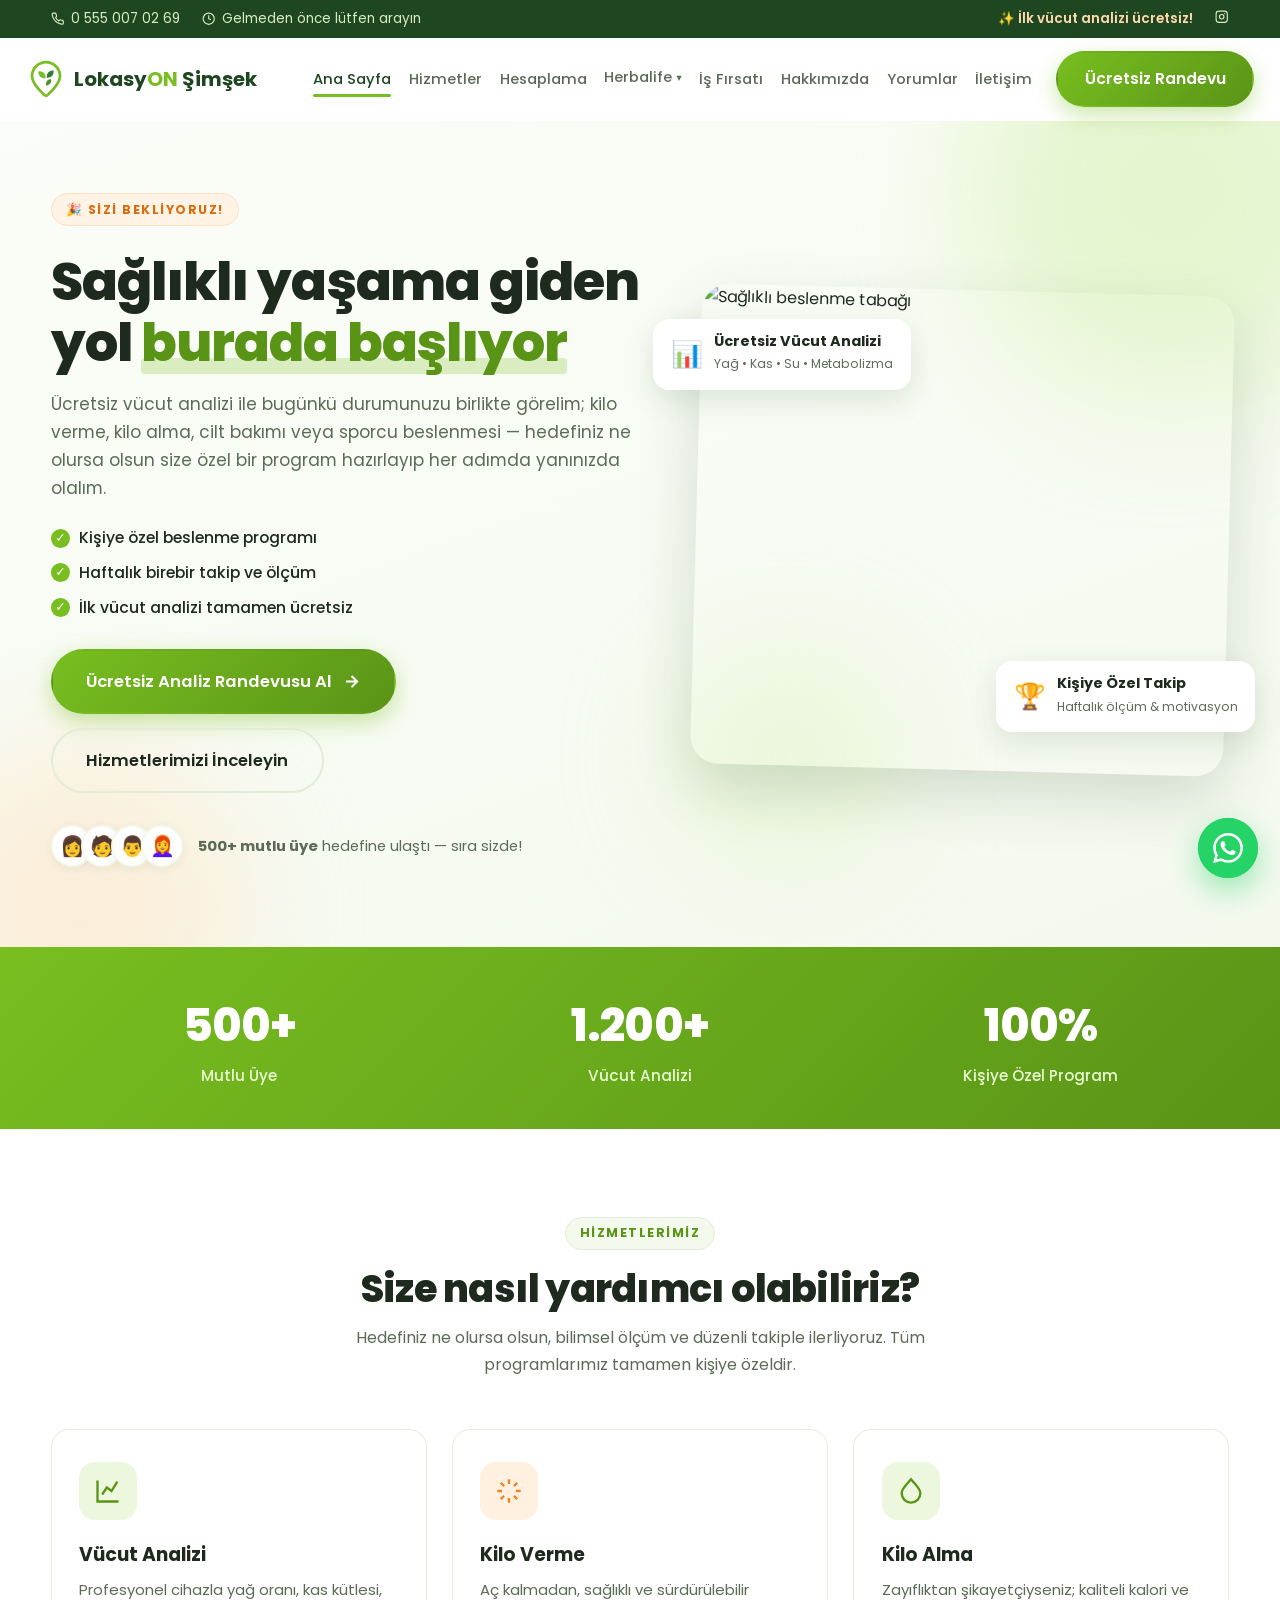
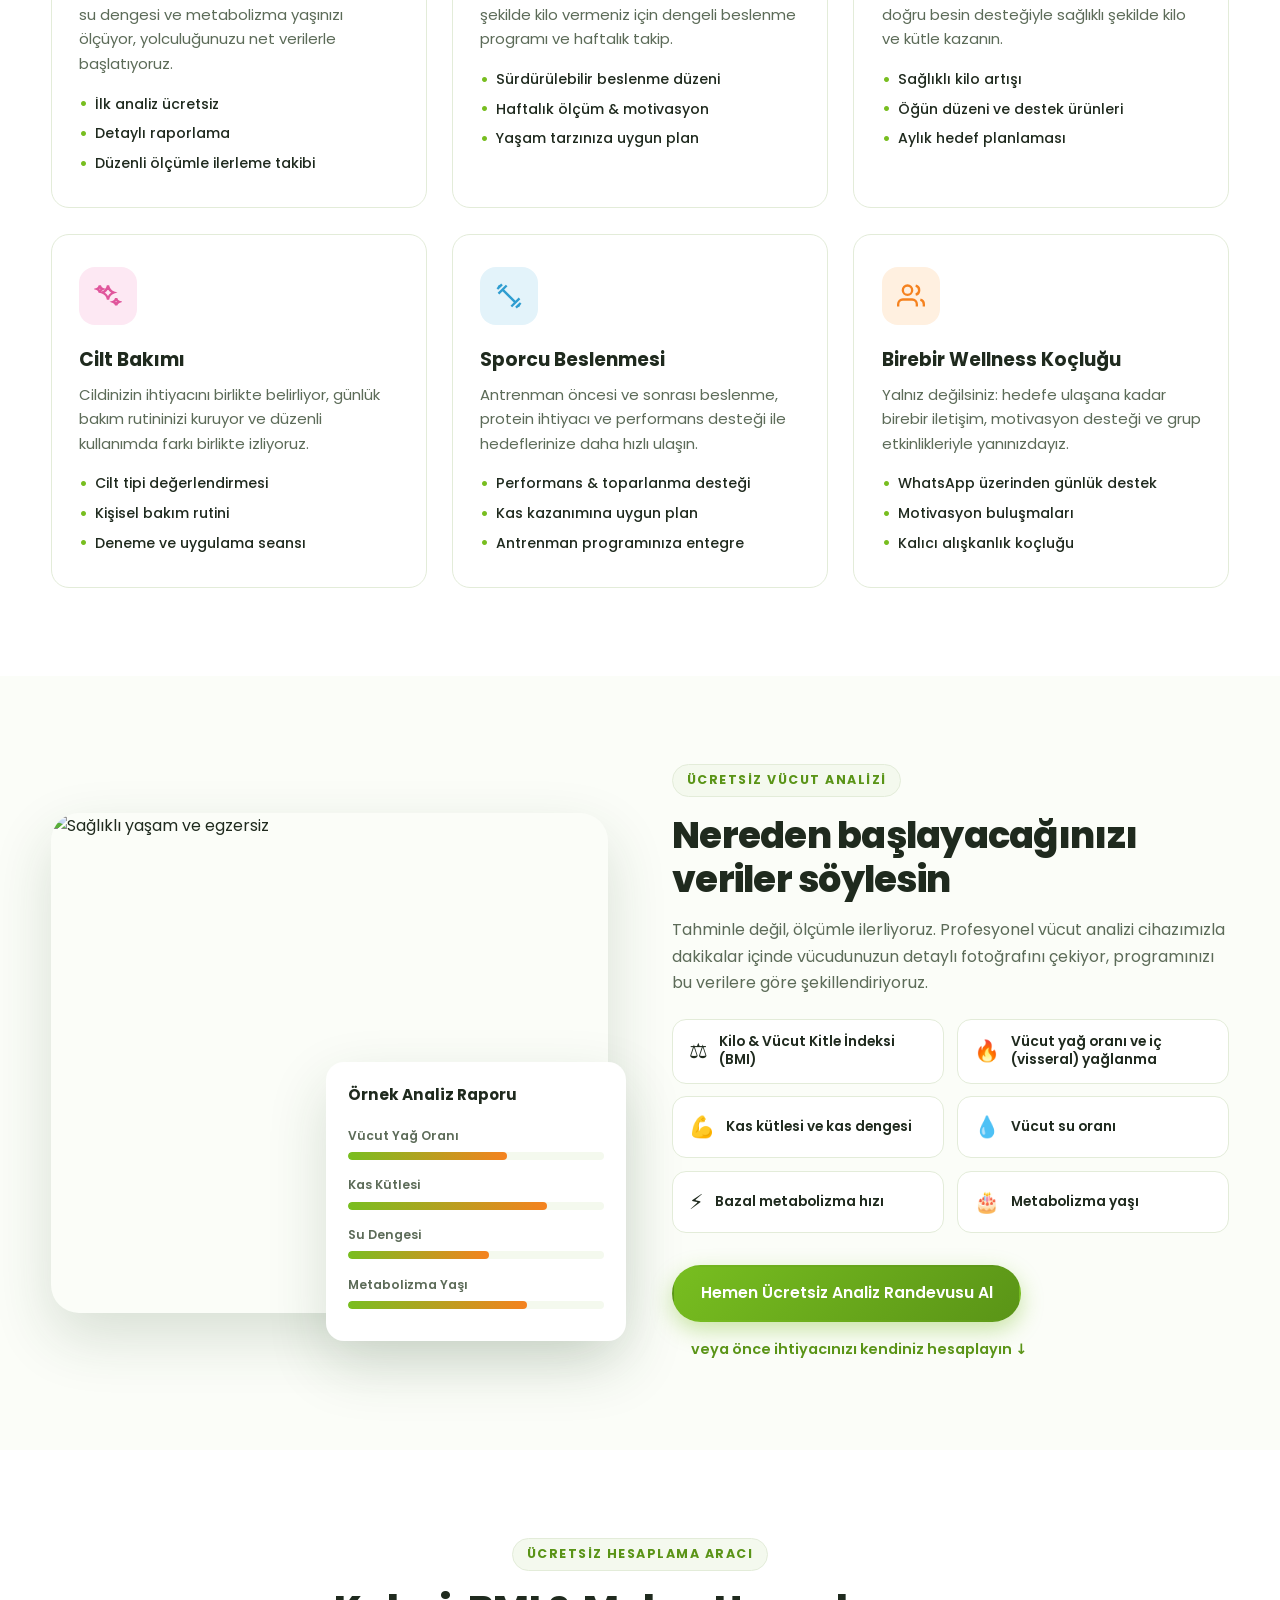
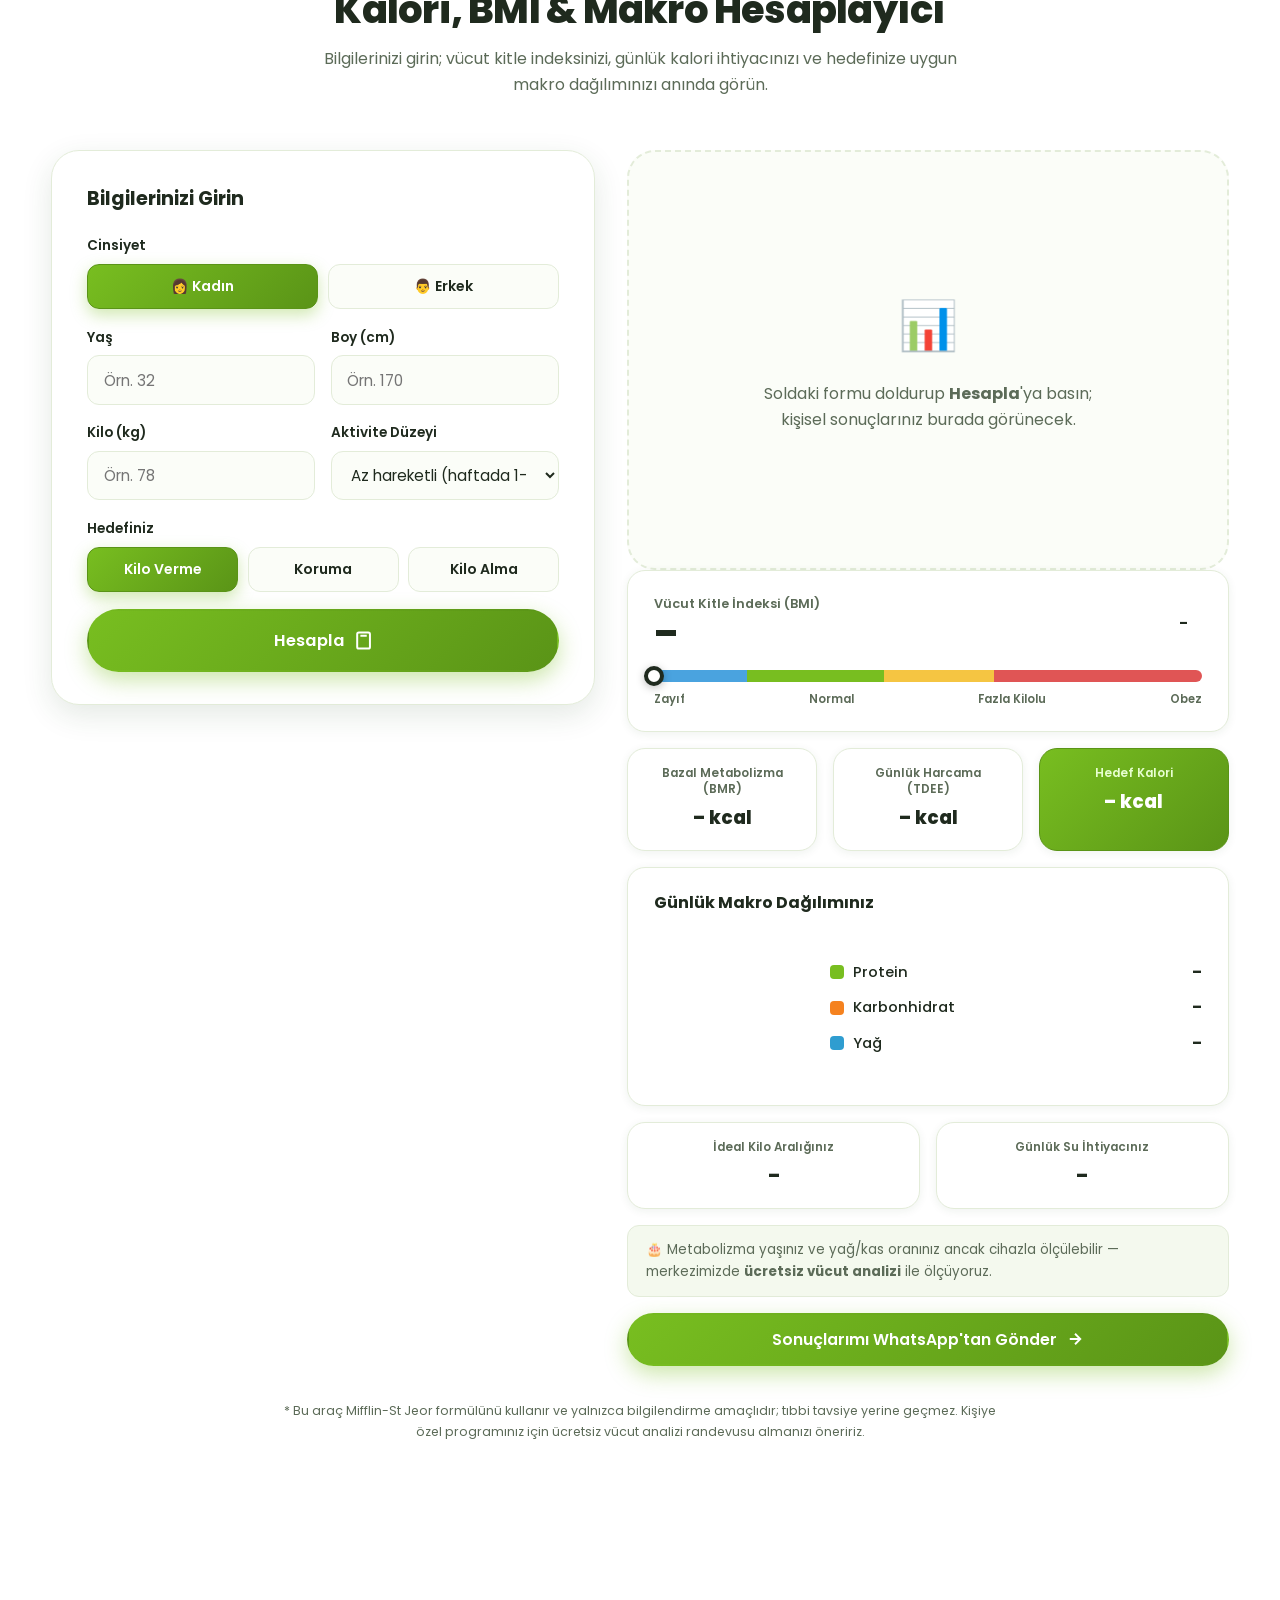
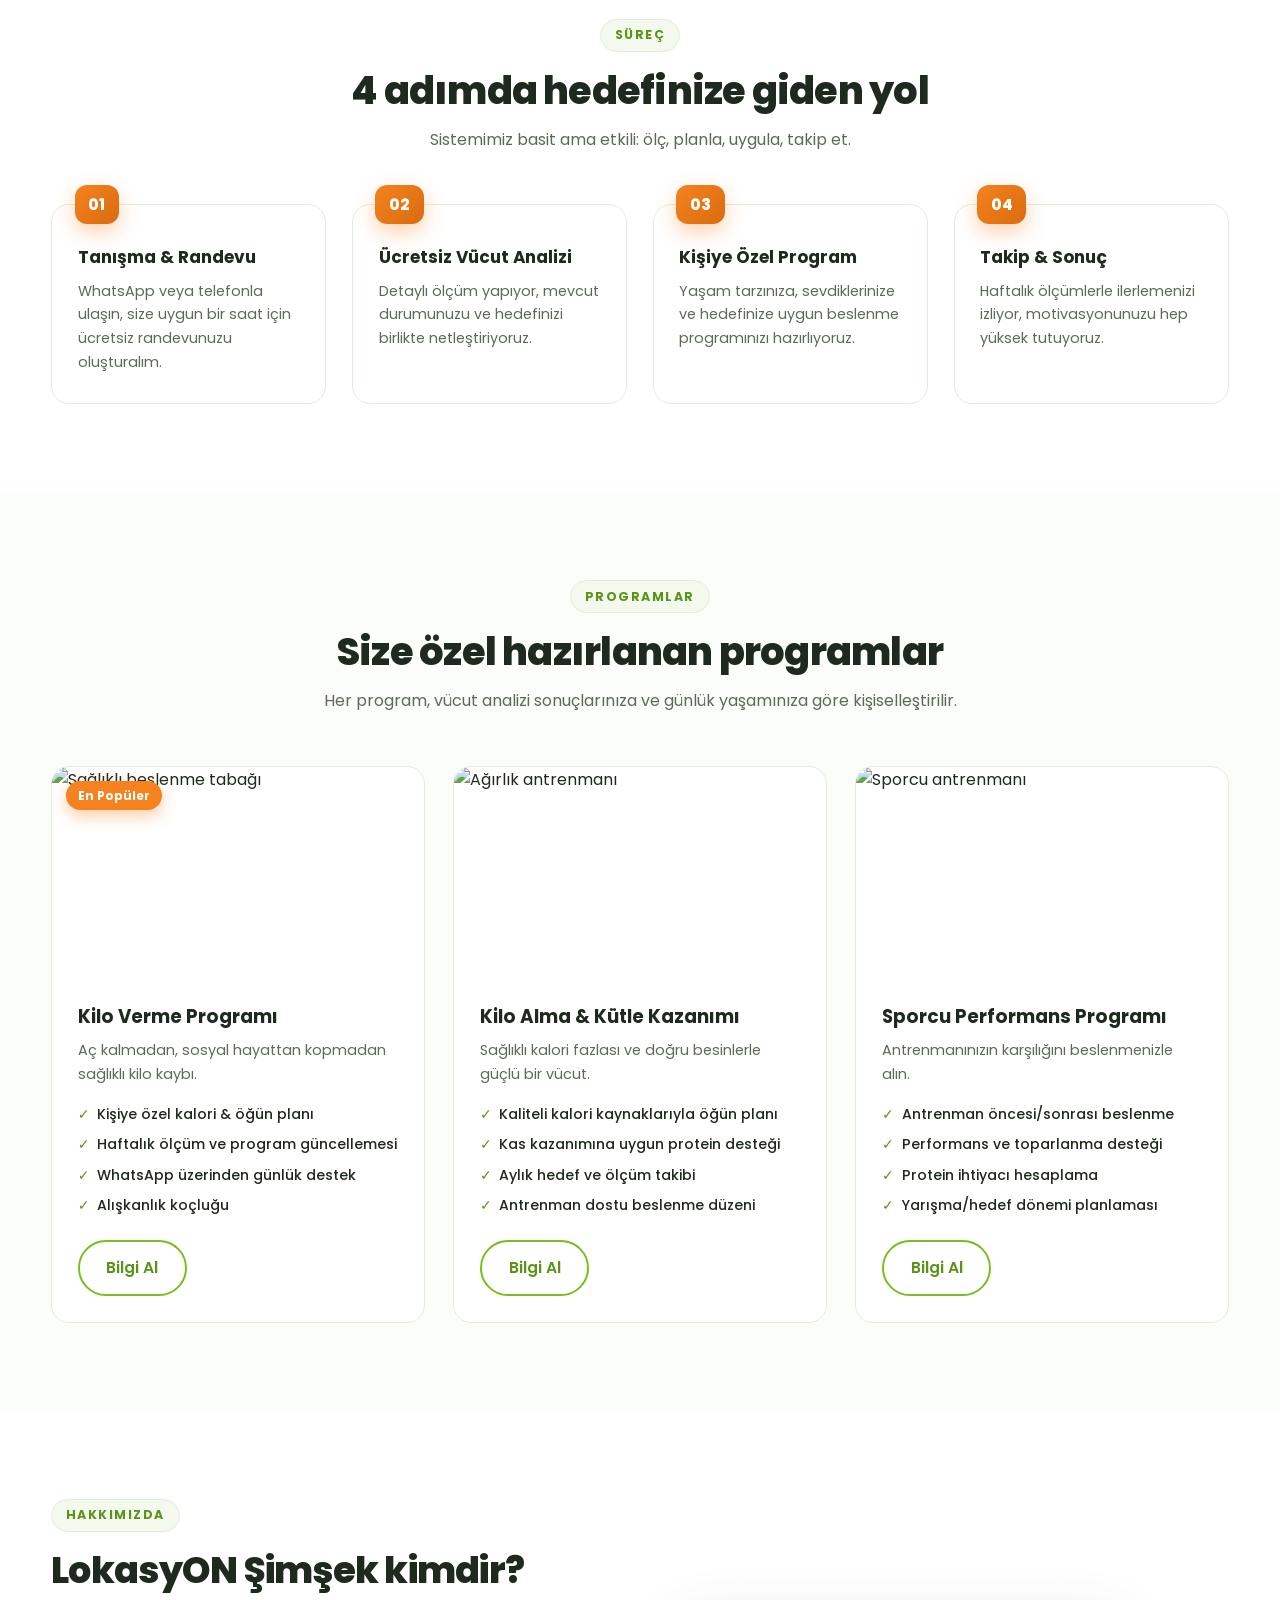
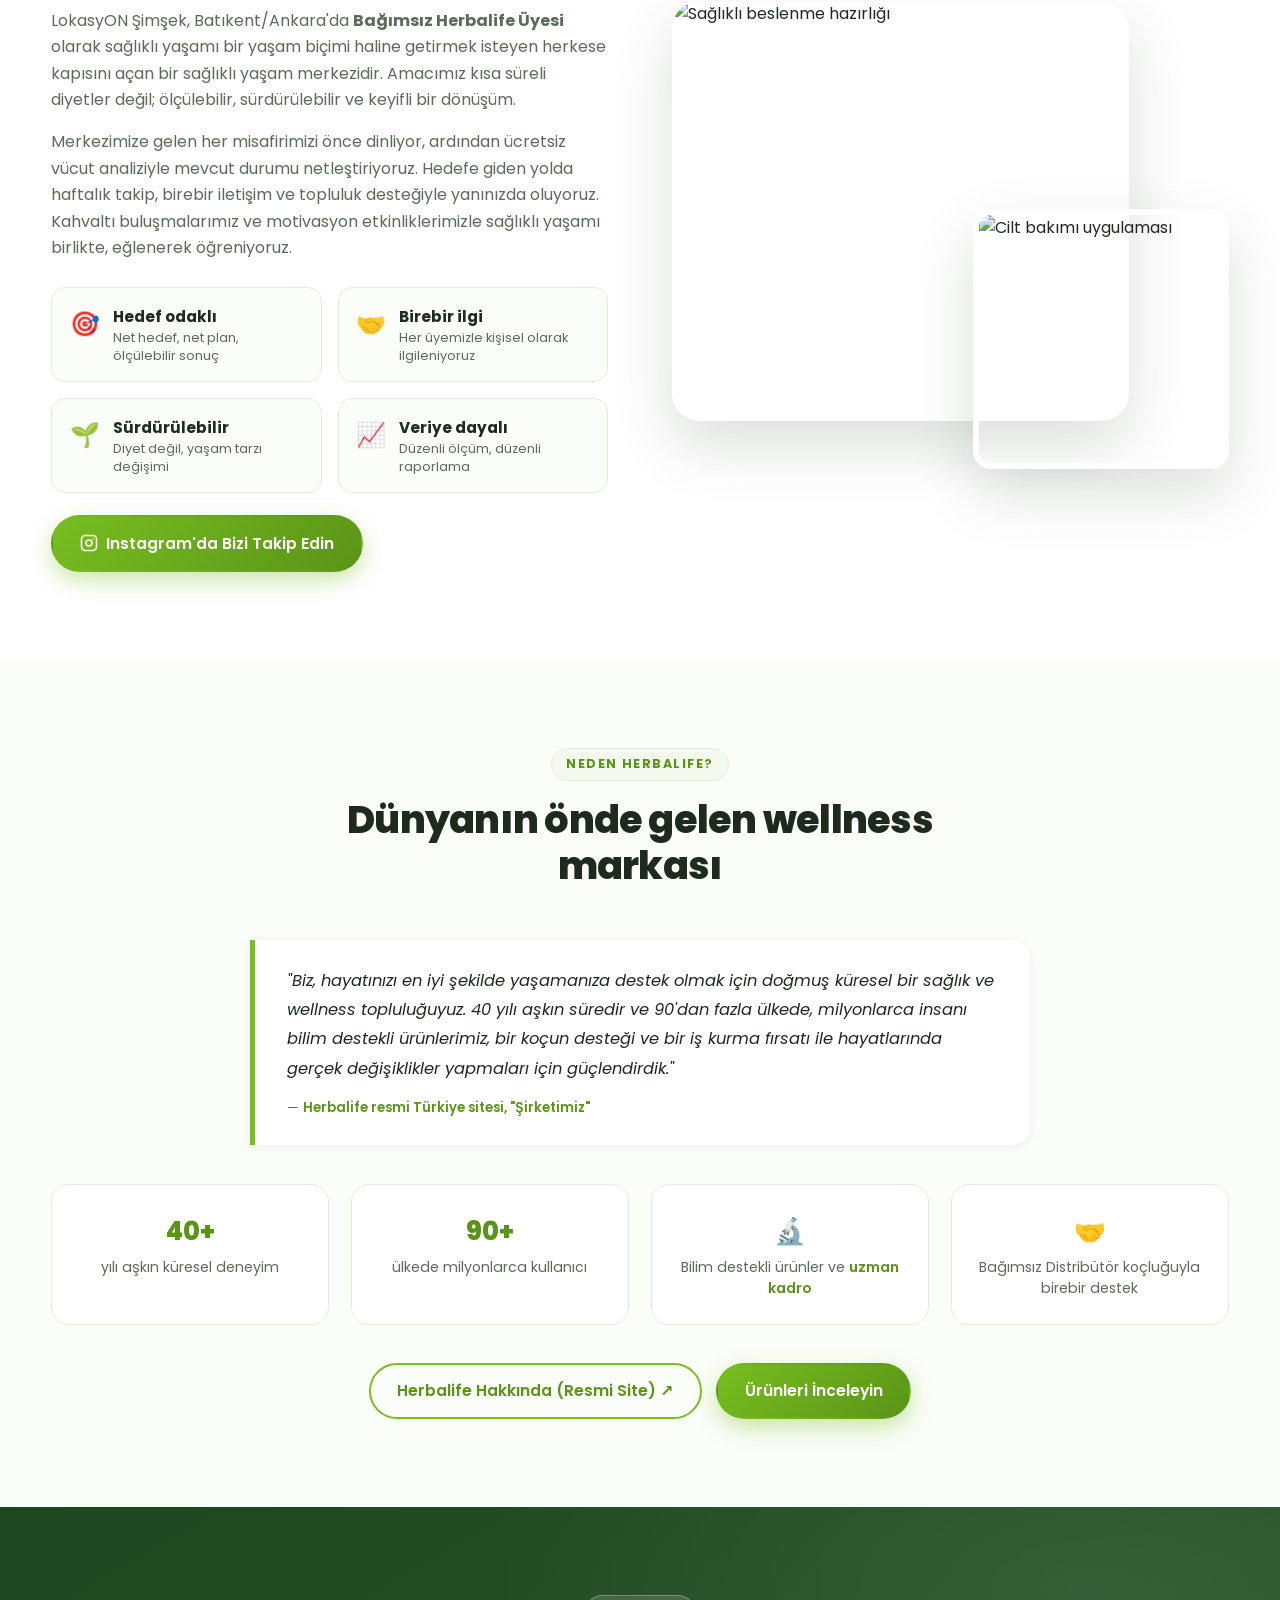
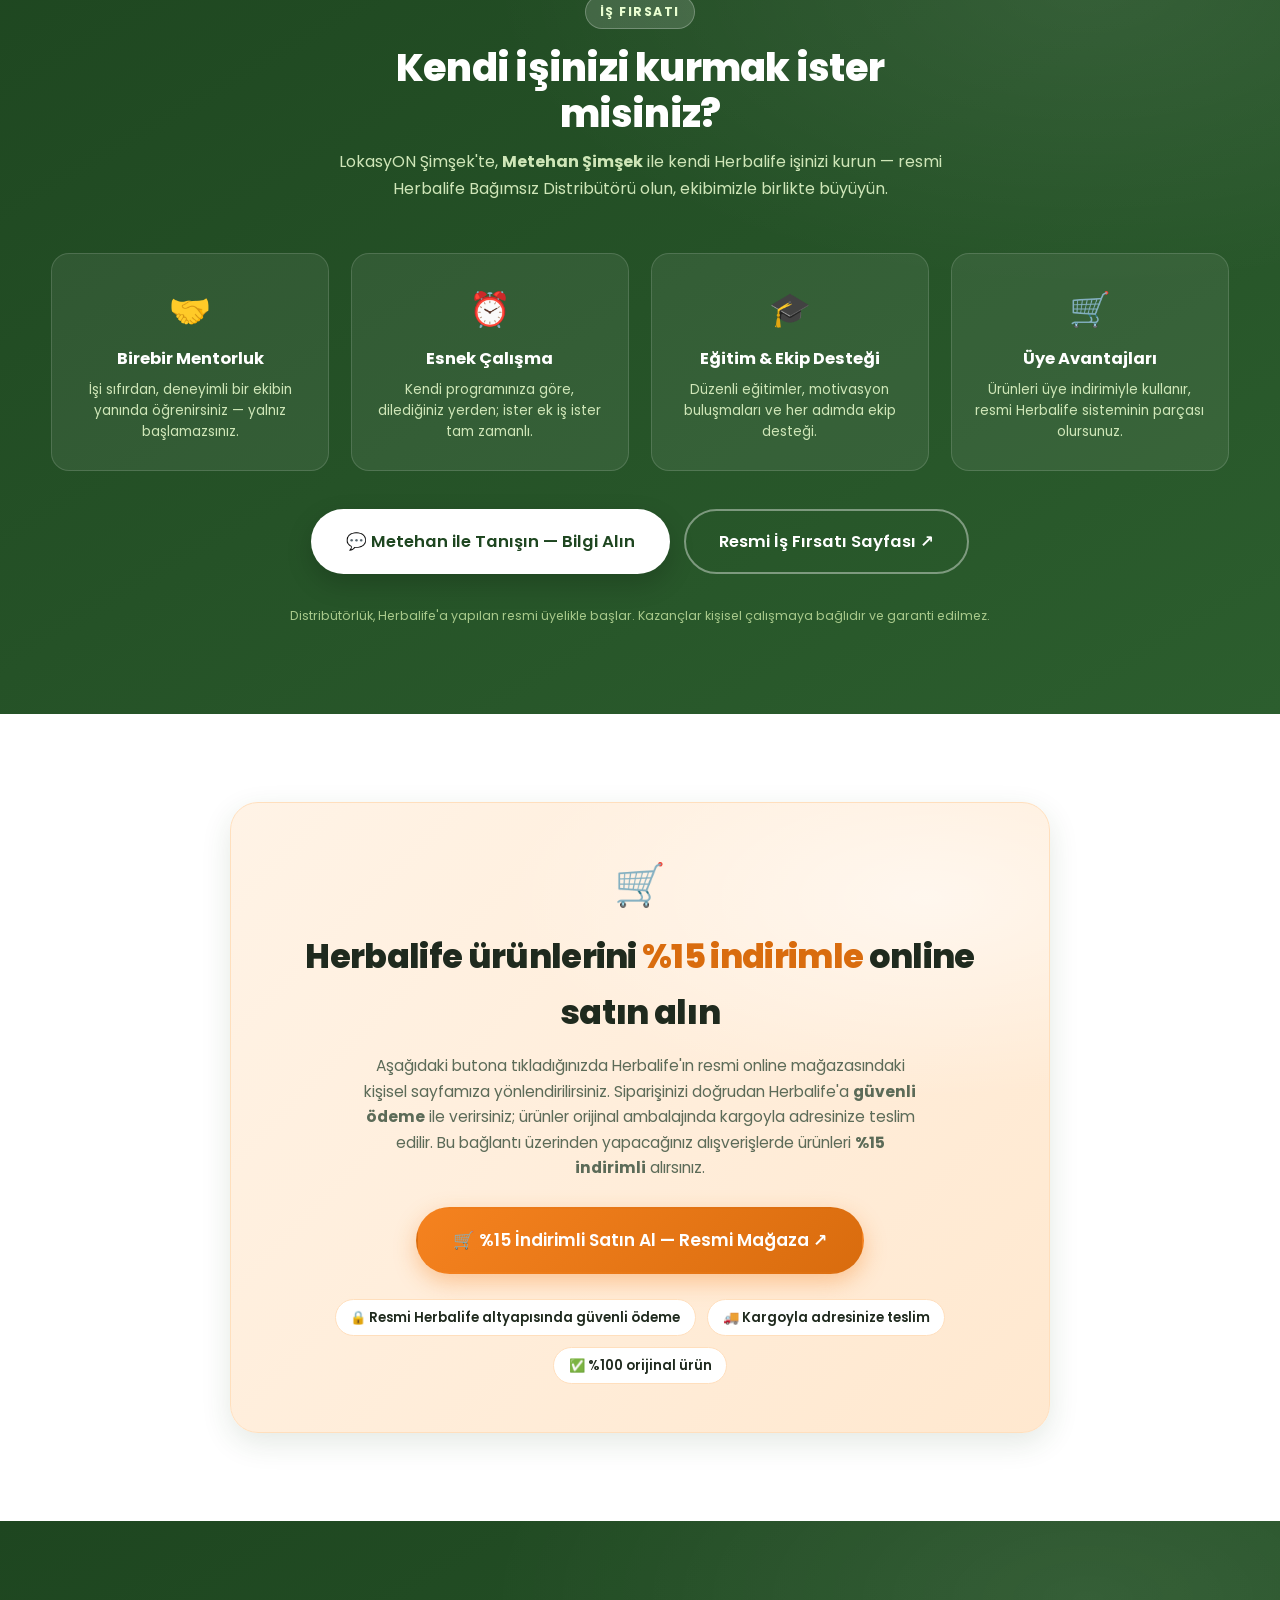
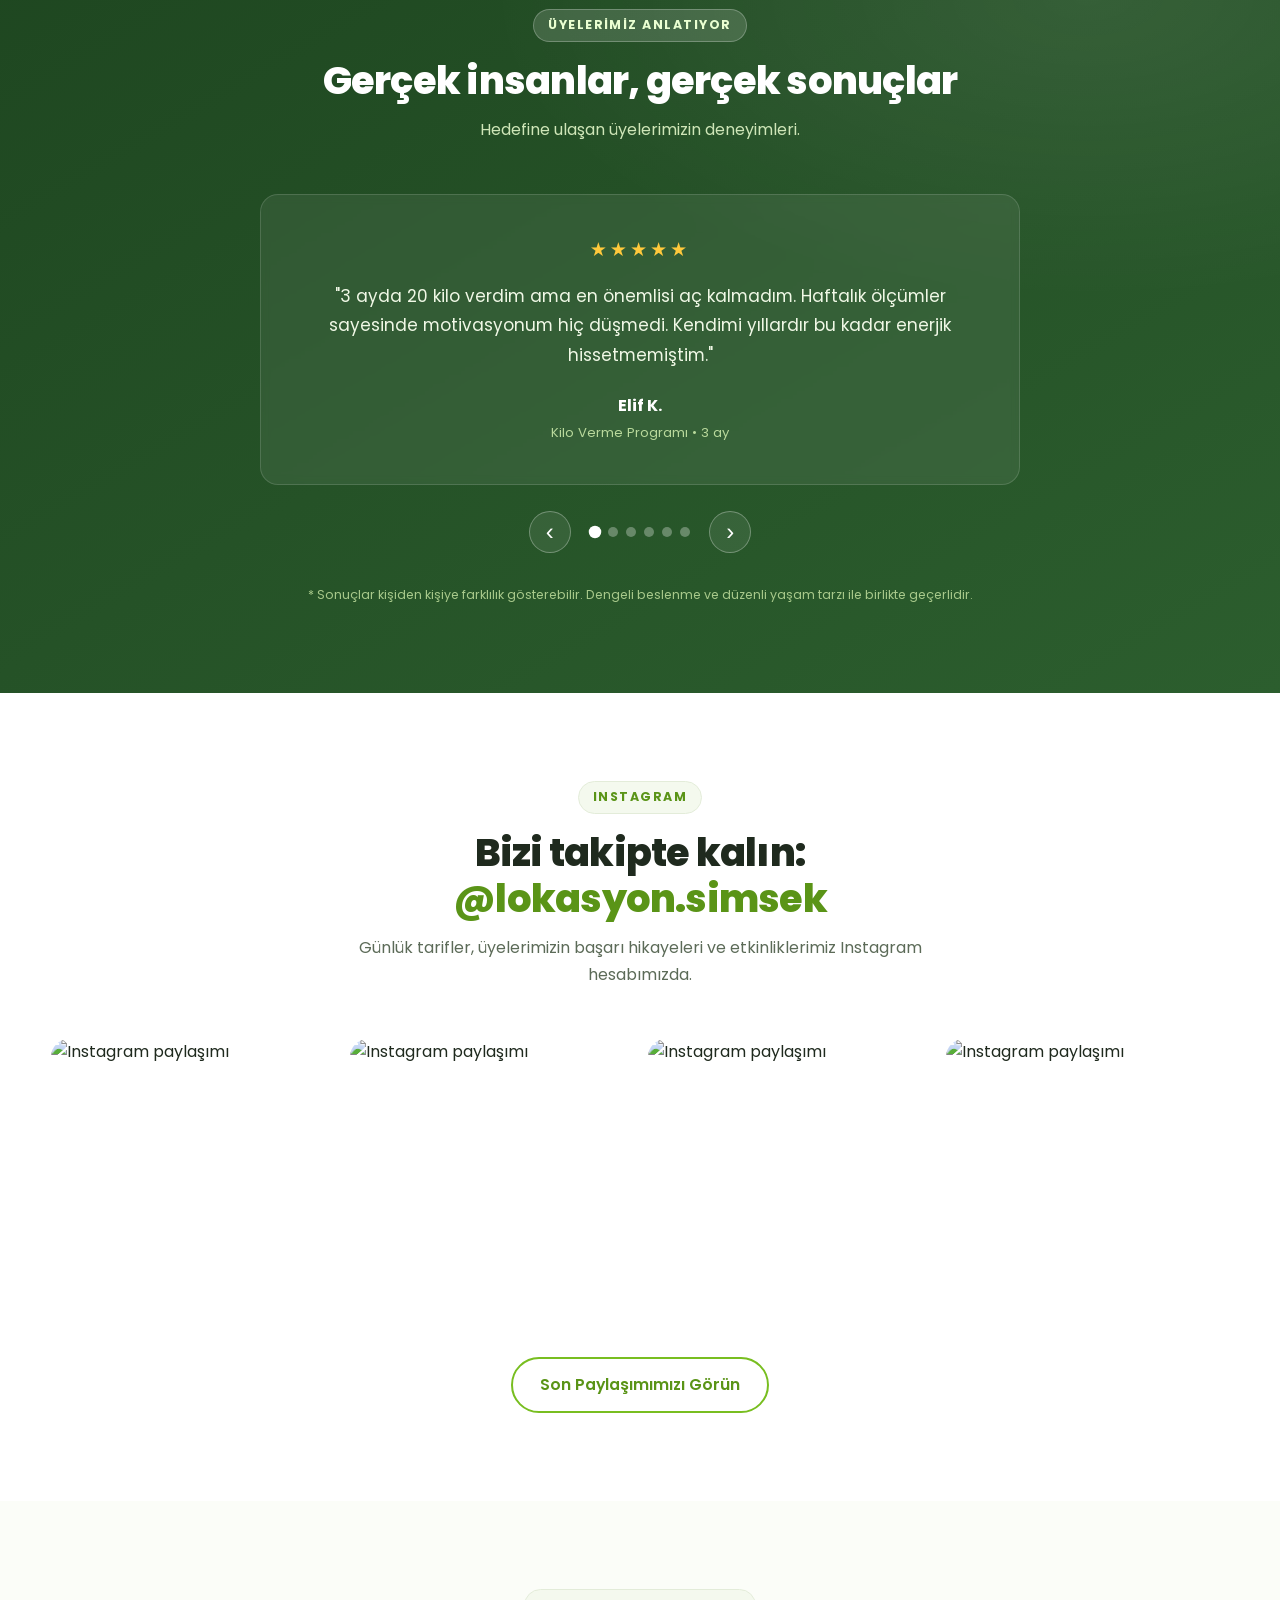
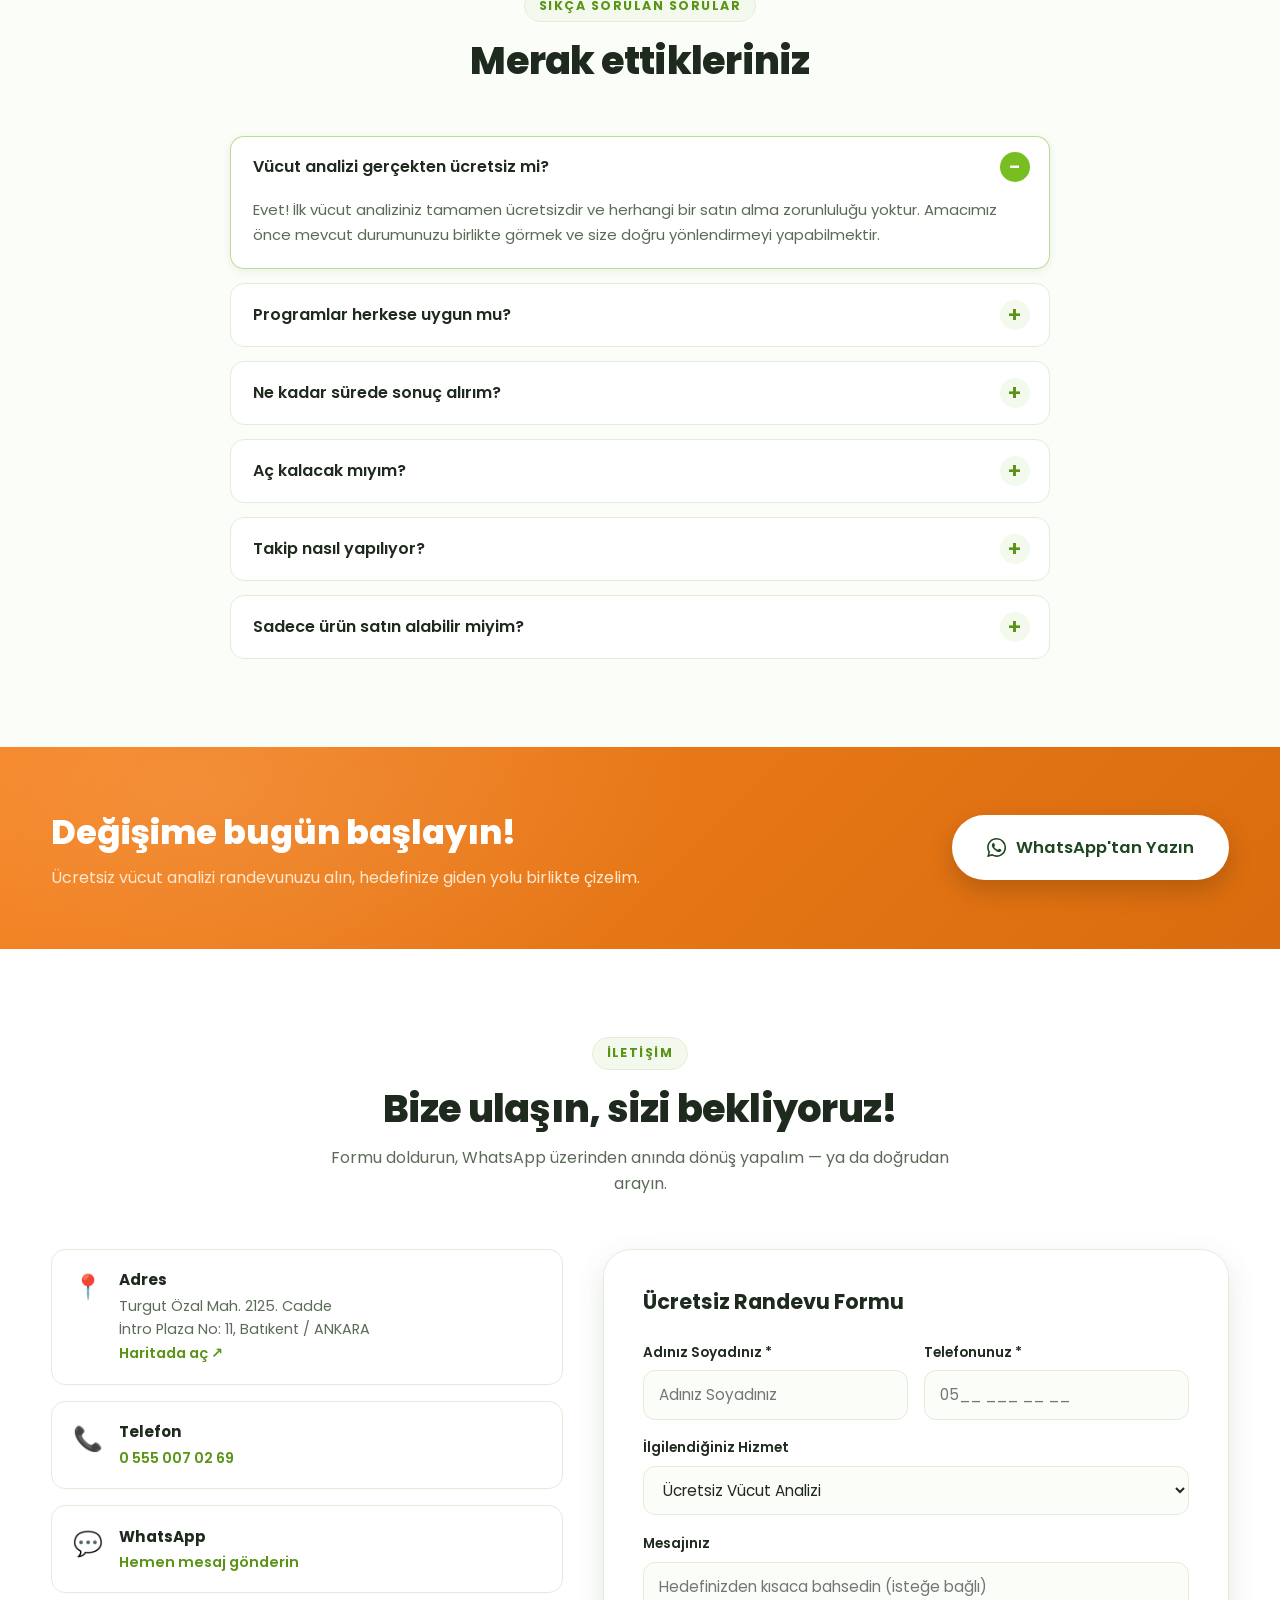
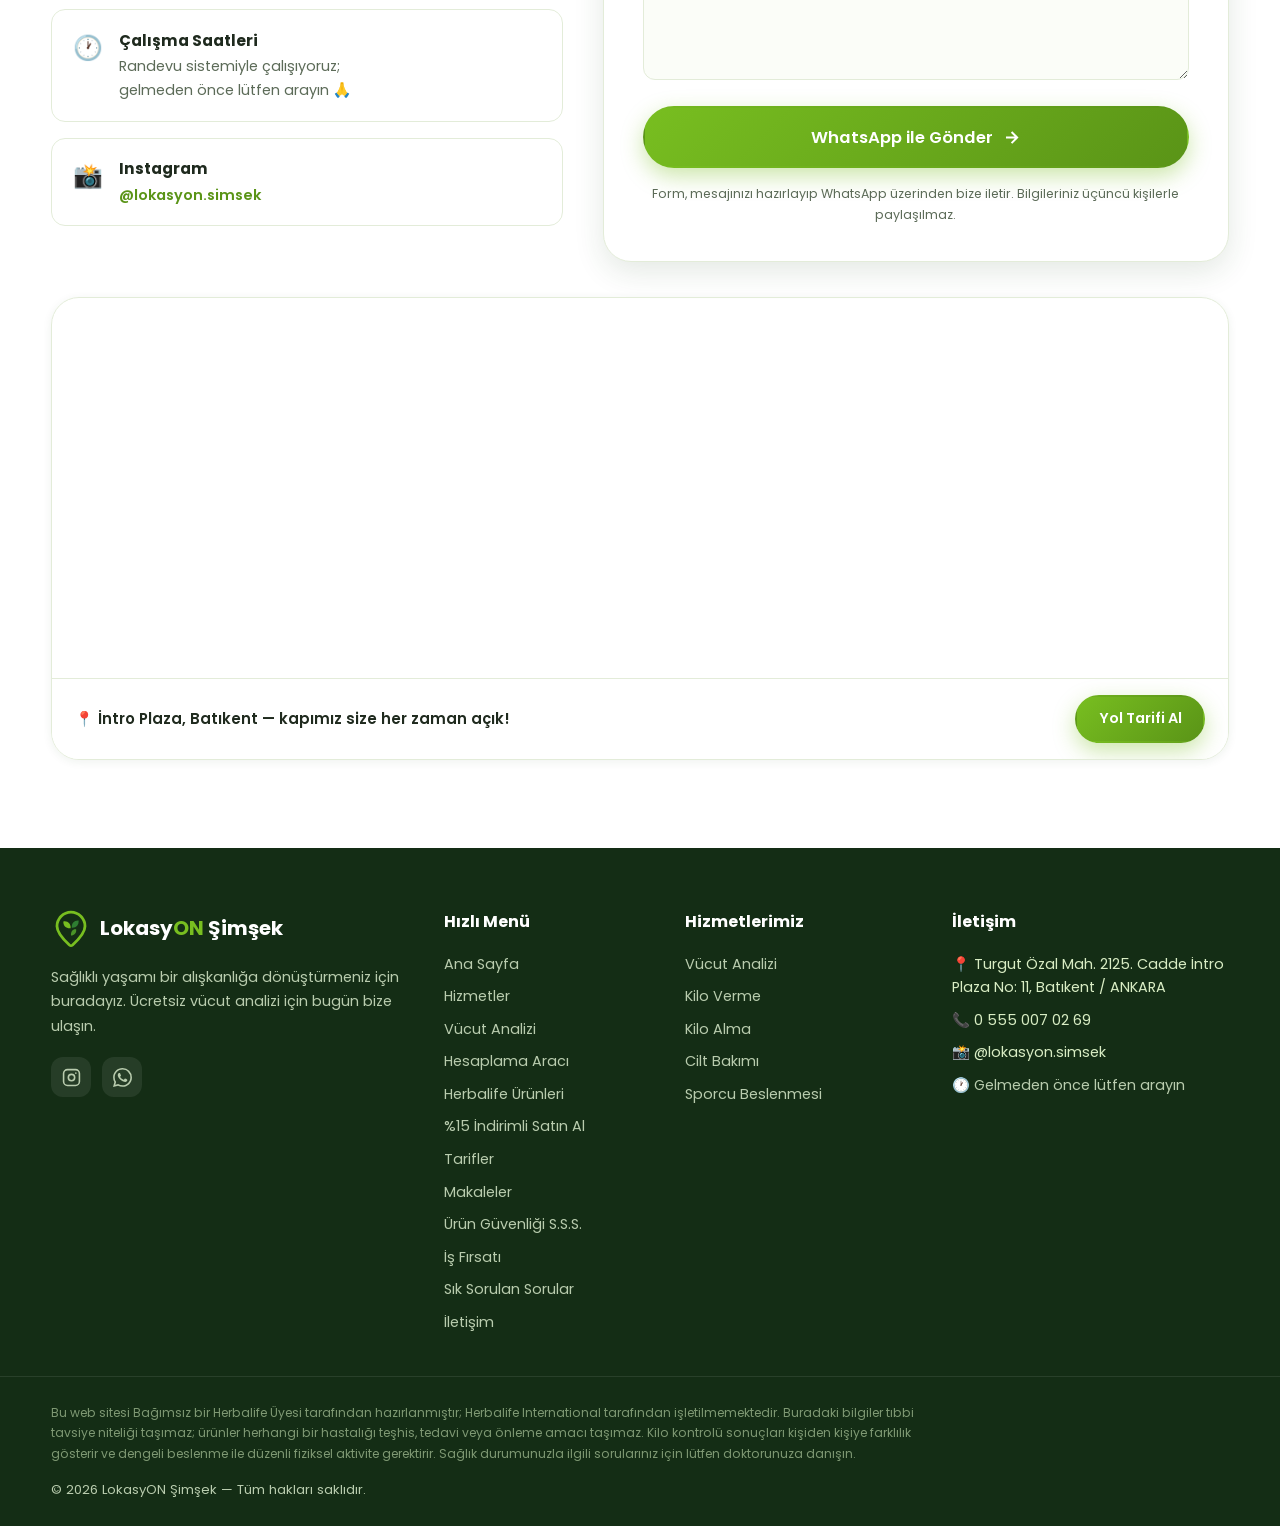
==== index.html @ 948ab57a "Is firsati bolumu on plana alindi ve kisisellestirildi - Kucuk bant, 4 avantaj kartli tam bir bolume" ====
<!DOCTYPE html>
<html lang="tr">
<head>
  <meta charset="UTF-8">
  <meta name="viewport" content="width=device-width, initial-scale=1.0">
  <title>LokasyON Şimşek | Sağlıklı Yaşam Merkezi Batıkent/Ankara — Vücut Analizi, Kilo Kontrolü, Sporcu Beslenmesi</title>
  <meta name="description" content="LokasyON Şimşek Sağlıklı Yaşam Merkezi — Batıkent/Ankara: Ücretsiz vücut analizi, kilo verme ve kilo alma programları, cilt bakımı ve sporcu beslenmesi. Kişiye özel takip ile hedefinize birlikte ulaşalım.">
  <meta property="og:title" content="LokasyON Şimşek | Sağlıklı Yaşam Merkezi — Batıkent/Ankara">
  <meta property="og:description" content="Ücretsiz vücut analizi, kişiye özel beslenme programları ve birebir takip. Sizi bekliyoruz!">
  <meta property="og:type" content="website">
  <link rel="preconnect" href="https://fonts.googleapis.com">
  <link rel="preconnect" href="https://fonts.gstatic.com" crossorigin>
  <link href="https://fonts.googleapis.com/css2?family=Poppins:wght@300;400;500;600;700;800&display=swap" rel="stylesheet">
  <link rel="stylesheet" href="css/style.css">
  <link rel="icon" href="data:image/svg+xml,%3Csvg xmlns='http://www.w3.org/2000/svg' viewBox='0 0 100 100'%3E%3Ccircle cx='50' cy='50' r='48' fill='white' stroke='%2378be20' stroke-width='4'/%3E%3Cpath d='M50 12 C32 12 18 26 18 44 C18 60 34 75 46 86 C48 88 52 88 54 86 C66 75 82 60 82 44 C82 26 68 12 50 12 Z' fill='none' stroke='%23222222' stroke-width='6'/%3E%3Cpath d='M32 32 C43 30 50 38 49 48 C38 49 31 42 32 32 Z' fill='%2378be20'/%3E%3Cpath d='M68 30 C57 29 51 36 52 46 C63 47 69 40 68 30 Z' fill='%232e7d32'/%3E%3C/svg%3E">
</head>
<body>

  <!-- ÜST BİLGİ ÇUBUĞU -->
  <div class="topbar">
    <div class="container topbar-inner">
      <div class="topbar-left">
        <a href="tel:+905550070269" class="topbar-item">
          <svg viewBox="0 0 24 24" fill="none" stroke="currentColor" stroke-width="2"><path d="M22 16.92v3a2 2 0 0 1-2.18 2 19.79 19.79 0 0 1-8.63-3.07 19.5 19.5 0 0 1-6-6 19.79 19.79 0 0 1-3.07-8.67A2 2 0 0 1 4.11 2h3a2 2 0 0 1 2 1.72c.127.96.361 1.903.7 2.81a2 2 0 0 1-.45 2.11L8.09 9.91a16 16 0 0 0 6 6l1.27-1.27a2 2 0 0 1 2.11-.45c.907.339 1.85.573 2.81.7A2 2 0 0 1 22 16.92z"/></svg>
          <span>0&nbsp;555&nbsp;007&nbsp;02&nbsp;69</span>
        </a>
        <span class="topbar-item topbar-hours">
          <svg viewBox="0 0 24 24" fill="none" stroke="currentColor" stroke-width="2"><circle cx="12" cy="12" r="10"/><polyline points="12 6 12 12 16 14"/></svg>
          <span>Gelmeden önce lütfen arayın</span>
        </span>
      </div>
      <div class="topbar-right">
        <span class="topbar-note">✨ İlk vücut analizi ücretsiz!</span>
        <a href="https://www.instagram.com/lokasyon.simsek/" target="_blank" rel="noopener" aria-label="Instagram">
          <svg viewBox="0 0 24 24" fill="none" stroke="currentColor" stroke-width="2"><rect x="2" y="2" width="20" height="20" rx="5"/><circle cx="12" cy="12" r="4"/><circle cx="17.5" cy="6.5" r="1" fill="currentColor" stroke="none"/></svg>
        </a>
      </div>
    </div>
  </div>

  <!-- MENÜ -->
  <header class="navbar" id="navbar">
    <div class="container nav-inner">
      <a href="#anasayfa" class="brand">
        <span class="brand-icon">
          <svg viewBox="0 0 100 100"><path d="M50 8 C31 8 15 24 15 43 C15 61 33 78 46 90 C48.4 92 51.6 92 54 90 C67 78 85 61 85 43 C85 24 69 8 50 8 Z" fill="none" stroke="currentColor" stroke-width="7" stroke-linejoin="round"/><path d="M31 31 C42 29 50 37 49 48 C38 49 30 42 31 31 Z" fill="#78be20"/><path d="M69 29 C58 28 51 36 52 47 C63 48 70 40 69 29 Z" fill="#2e7d32"/><path d="M50 66 C49 57 54 50 63 51 C64 60 58 66 50 66 Z" fill="#4a9427"/></svg>
        </span>
        <span class="brand-text">Lokasy<em>ON</em> Şimşek</span>
      </a>
      <nav class="nav-links" id="navLinks" aria-label="Ana menü">
        <a href="#anasayfa" class="active">Ana Sayfa</a>
        <a href="#hizmetler">Hizmetler</a>
        <a href="#hesaplama">Hesaplama</a>
        <div class="nav-drop">
          <button class="nav-drop-btn" type="button">Herbalife <span class="drop-ok">▾</span></button>
          <div class="nav-drop-menu">
            <a href="https://www.mypro2col.com/tr-TR/Pro2cool-lokasyonsimsek" target="_blank" rel="noopener">🛒 %15 İndirimli Satın Al ↗</a>
            <a href="urunler.html">📦 Ürünler</a>
            <a href="tarifler.html">🥤 Tarifler</a>
            <a href="makaleler.html">📖 Makaleler</a>
            <a href="urun-sss.html">🛡️ Ürün Güvenliği S.S.S.</a>
          </div>
        </div>
        <a href="#is-firsati">İş Fırsatı</a>
        <a href="#hakkimizda">Hakkımızda</a>
        <a href="#yorumlar">Yorumlar</a>
        <a href="#iletisim">İletişim</a>
      </nav>
      <a href="https://www.mypro2col.com/tr-TR/Pro2cool-lokasyonsimsek" target="_blank" rel="noopener" class="btn btn-orange nav-cta nav-buy">🛒 %15 İndirimli Al</a>
      <a href="#iletisim" class="btn btn-primary nav-cta">Ücretsiz Randevu</a>
      <button class="nav-toggle" id="navToggle" aria-label="Menüyü aç/kapat" aria-expanded="false">
        <span></span><span></span><span></span>
      </button>
    </div>
  </header>

  <main>

    <!-- HERO -->
    <section class="hero" id="anasayfa">
      <div class="hero-bg" aria-hidden="true">
        <span class="blob blob-1"></span>
        <span class="blob blob-2"></span>
        <span class="blob blob-3"></span>
      </div>
      <div class="container hero-inner">
        <div class="hero-content reveal">
          <span class="badge badge-orange">🎉 SİZİ BEKLİYORUZ!</span>
          <h1>Sağlıklı yaşama giden yol <span class="highlight">burada başlıyor</span></h1>
          <p class="hero-sub">
            Ücretsiz vücut analizi ile bugünkü durumunuzu birlikte görelim; kilo verme, kilo alma,
            cilt bakımı veya sporcu beslenmesi — hedefiniz ne olursa olsun size özel bir program
            hazırlayıp her adımda yanınızda olalım.
          </p>
          <ul class="hero-checks">
            <li>Kişiye özel beslenme programı</li>
            <li>Haftalık birebir takip ve ölçüm</li>
            <li>İlk vücut analizi tamamen ücretsiz</li>
          </ul>
          <div class="hero-actions">
            <a href="#iletisim" class="btn btn-primary btn-lg">
              Ücretsiz Analiz Randevusu Al
              <svg viewBox="0 0 24 24" fill="none" stroke="currentColor" stroke-width="2.5"><path d="M5 12h14M12 5l7 7-7 7"/></svg>
            </a>
            <a href="#hizmetler" class="btn btn-ghost btn-lg">Hizmetlerimizi İnceleyin</a>
          </div>
          <div class="hero-trust">
            <div class="avatars" aria-hidden="true">
              <span>👩</span><span>🧑</span><span>👨</span><span>👩‍🦰</span>
            </div>
            <p><strong>500+ mutlu üye</strong> hedefine ulaştı — sıra sizde!</p>
          </div>
        </div>
        <div class="hero-visual reveal">
          <div class="hero-img-wrap">
            <img src="https://images.unsplash.com/photo-1512621776951-a57141f2eefd?w=900&q=80" alt="Sağlıklı beslenme tabağı" loading="eager">
          </div>
          <div class="float-card float-card-1">
            <span class="float-icon">📊</span>
            <div>
              <strong>Ücretsiz Vücut Analizi</strong>
              <small>Yağ • Kas • Su • Metabolizma</small>
            </div>
          </div>
          <div class="float-card float-card-2">
            <span class="float-icon">🏆</span>
            <div>
              <strong>Kişiye Özel Takip</strong>
              <small>Haftalık ölçüm &amp; motivasyon</small>
            </div>
          </div>
        </div>
      </div>
    </section>

    <!-- SAYAÇLAR -->
    <section class="stats">
      <div class="container stats-grid">
        <div class="stat reveal">
          <span class="stat-number" data-count="500">0</span><span class="stat-plus">+</span>
          <p>Mutlu Üye</p>
        </div>
        <div class="stat reveal">
          <span class="stat-number" data-count="1200">0</span><span class="stat-plus">+</span>
          <p>Vücut Analizi</p>
        </div>
        <div class="stat reveal">
          <span class="stat-number" data-count="100">0</span><span class="stat-plus">%</span>
          <p>Kişiye Özel Program</p>
        </div>
      </div>
    </section>

    <!-- HİZMETLER -->
    <section class="section" id="hizmetler">
      <div class="container">
        <div class="section-head reveal">
          <span class="badge">HİZMETLERİMİZ</span>
          <h2>Size nasıl yardımcı olabiliriz?</h2>
          <p>Hedefiniz ne olursa olsun, bilimsel ölçüm ve düzenli takiple ilerliyoruz. Tüm programlarımız tamamen kişiye özeldir.</p>
        </div>
        <div class="services-grid">
          <article class="service-card reveal">
            <div class="service-icon icon-green">
              <svg viewBox="0 0 24 24" fill="none" stroke="currentColor" stroke-width="2"><path d="M3 3v18h18"/><path d="M7 15l4-6 4 3 5-8"/></svg>
            </div>
            <h3>Vücut Analizi</h3>
            <p>Profesyonel cihazla yağ oranı, kas kütlesi, su dengesi ve metabolizma yaşınızı ölçüyor, yolculuğunuzu net verilerle başlatıyoruz.</p>
            <ul>
              <li>İlk analiz ücretsiz</li>
              <li>Detaylı raporlama</li>
              <li>Düzenli ölçümle ilerleme takibi</li>
            </ul>
          </article>
          <article class="service-card reveal">
            <div class="service-icon icon-orange">
              <svg viewBox="0 0 24 24" fill="none" stroke="currentColor" stroke-width="2"><path d="M12 2v4M12 18v4M4.93 4.93l2.83 2.83M16.24 16.24l2.83 2.83M2 12h4M18 12h4M4.93 19.07l2.83-2.83M16.24 7.76l2.83-2.83"/></svg>
            </div>
            <h3>Kilo Verme</h3>
            <p>Aç kalmadan, sağlıklı ve sürdürülebilir şekilde kilo vermeniz için dengeli beslenme programı ve haftalık takip.</p>
            <ul>
              <li>Sürdürülebilir beslenme düzeni</li>
              <li>Haftalık ölçüm &amp; motivasyon</li>
              <li>Yaşam tarzınıza uygun plan</li>
            </ul>
          </article>
          <article class="service-card reveal">
            <div class="service-icon icon-green">
              <svg viewBox="0 0 24 24" fill="none" stroke="currentColor" stroke-width="2"><path d="M6.5 6.5h11v11h-11z" opacity="0"/><path d="M14.4 14.4 9.6 9.6M18.657 21.485a2 2 0 1 0 2.829-2.828l-1.767-1.768 2.828-2.829-2.828-2.828-2.829 2.828-5.657-5.657 2.829-2.828L18.89 3.34l-2.829 2.828-1.767-1.767a2 2 0 1 0-2.829 2.828" opacity="0"/><path d="M4 14a8 8 0 0 0 16 0c0-4-3-6-8-12-5 6-8 8-8 12z"/></svg>
            </div>
            <h3>Kilo Alma</h3>
            <p>Zayıflıktan şikayetçiyseniz; kaliteli kalori ve doğru besin desteğiyle sağlıklı şekilde kilo ve kütle kazanın.</p>
            <ul>
              <li>Sağlıklı kilo artışı</li>
              <li>Öğün düzeni ve destek ürünleri</li>
              <li>Aylık hedef planlaması</li>
            </ul>
          </article>
          <article class="service-card reveal">
            <div class="service-icon icon-pink">
              <svg viewBox="0 0 24 24" fill="none" stroke="currentColor" stroke-width="2"><path d="M12 3c.5 3 2 5 5 6-3 1-4.5 3-5 6-.5-3-2-5-5-6 3-1 4.5-3 5-6z"/><path d="M19 14c.3 1.5 1 2.5 2.5 3-1.5.5-2.2 1.5-2.5 3-.3-1.5-1-2.5-2.5-3 1.5-.5 2.2-1.5 2.5-3z"/><path d="M5 3c.3 1.5 1 2.5 2.5 3C6 6.5 5.3 7.5 5 9c-.3-1.5-1-2.5-2.5-3C4 5.5 4.7 4.5 5 3z"/></svg>
            </div>
            <h3>Cilt Bakımı</h3>
            <p>Cildinizin ihtiyacını birlikte belirliyor, günlük bakım rutininizi kuruyor ve düzenli kullanımda farkı birlikte izliyoruz.</p>
            <ul>
              <li>Cilt tipi değerlendirmesi</li>
              <li>Kişisel bakım rutini</li>
              <li>Deneme ve uygulama seansı</li>
            </ul>
          </article>
          <article class="service-card reveal">
            <div class="service-icon icon-blue">
              <svg viewBox="0 0 24 24" fill="none" stroke="currentColor" stroke-width="2"><path d="M6.5 6.5 17.5 17.5M21 21l-1-1M3 3l1 1M18 22l4-4M2 6l4-4M3 10l7-7M14 21l7-7"/></svg>
            </div>
            <h3>Sporcu Beslenmesi</h3>
            <p>Antrenman öncesi ve sonrası beslenme, protein ihtiyacı ve performans desteği ile hedeflerinize daha hızlı ulaşın.</p>
            <ul>
              <li>Performans &amp; toparlanma desteği</li>
              <li>Kas kazanımına uygun plan</li>
              <li>Antrenman programınıza entegre</li>
            </ul>
          </article>
          <article class="service-card reveal">
            <div class="service-icon icon-orange">
              <svg viewBox="0 0 24 24" fill="none" stroke="currentColor" stroke-width="2"><path d="M17 21v-2a4 4 0 0 0-4-4H5a4 4 0 0 0-4 4v2"/><circle cx="9" cy="7" r="4"/><path d="M23 21v-2a4 4 0 0 0-3-3.87M16 3.13a4 4 0 0 1 0 7.75"/></svg>
            </div>
            <h3>Birebir Wellness Koçluğu</h3>
            <p>Yalnız değilsiniz: hedefe ulaşana kadar birebir iletişim, motivasyon desteği ve grup etkinlikleriyle yanınızdayız.</p>
            <ul>
              <li>WhatsApp üzerinden günlük destek</li>
              <li>Motivasyon buluşmaları</li>
              <li>Kalıcı alışkanlık koçluğu</li>
            </ul>
          </article>
        </div>
      </div>
    </section>

    <!-- VÜCUT ANALİZİ DETAY -->
    <section class="section section-alt" id="vucut-analizi">
      <div class="container split">
        <div class="split-visual reveal">
          <div class="img-stack">
            <img class="img-main" src="https://images.unsplash.com/photo-1434682881908-b43d0467b798?w=900&q=80" alt="Sağlıklı yaşam ve egzersiz">
            <div class="analysis-card">
              <h4>Örnek Analiz Raporu</h4>
              <div class="meter"><span>Vücut Yağ Oranı</span><div class="meter-bar"><i style="--w:62%"></i></div></div>
              <div class="meter"><span>Kas Kütlesi</span><div class="meter-bar"><i style="--w:78%"></i></div></div>
              <div class="meter"><span>Su Dengesi</span><div class="meter-bar"><i style="--w:55%"></i></div></div>
              <div class="meter"><span>Metabolizma Yaşı</span><div class="meter-bar"><i style="--w:70%"></i></div></div>
            </div>
          </div>
        </div>
        <div class="split-content reveal">
          <span class="badge">ÜCRETSİZ VÜCUT ANALİZİ</span>
          <h2>Nereden başlayacağınızı veriler söylesin</h2>
          <p>
            Tahminle değil, ölçümle ilerliyoruz. Profesyonel vücut analizi cihazımızla dakikalar içinde
            vücudunuzun detaylı fotoğrafını çekiyor, programınızı bu verilere göre şekillendiriyoruz.
          </p>
          <div class="analysis-grid">
            <div class="analysis-item"><span>⚖️</span><p>Kilo &amp; Vücut Kitle İndeksi (BMI)</p></div>
            <div class="analysis-item"><span>🔥</span><p>Vücut yağ oranı ve iç (visseral) yağlanma</p></div>
            <div class="analysis-item"><span>💪</span><p>Kas kütlesi ve kas dengesi</p></div>
            <div class="analysis-item"><span>💧</span><p>Vücut su oranı</p></div>
            <div class="analysis-item"><span>⚡</span><p>Bazal metabolizma hızı</p></div>
            <div class="analysis-item"><span>🎂</span><p>Metabolizma yaşı</p></div>
          </div>
          <a href="#iletisim" class="btn btn-primary">Hemen Ücretsiz Analiz Randevusu Al</a>
          <a href="#hesaplama" class="link-more">veya önce ihtiyacınızı kendiniz hesaplayın ↓</a>
        </div>
      </div>
    </section>

    <!-- HESAPLAMA ARACI -->
    <section class="section" id="hesaplama">
      <div class="container">
        <div class="section-head reveal">
          <span class="badge">ÜCRETSİZ HESAPLAMA ARACI</span>
          <h2>Kalori, BMI &amp; Makro Hesaplayıcı</h2>
          <p>Bilgilerinizi girin; vücut kitle indeksinizi, günlük kalori ihtiyacınızı ve hedefinize uygun makro dağılımınızı anında görün.</p>
        </div>
        <div class="calc-grid reveal">
          <form class="calc-form" id="calcForm">
            <h3>Bilgilerinizi Girin</h3>
            <div class="form-group">
              <label>Cinsiyet</label>
              <div class="seg">
                <input type="radio" name="cgender" id="gFemale" value="female" checked>
                <label for="gFemale">👩 Kadın</label>
                <input type="radio" name="cgender" id="gMale" value="male">
                <label for="gMale">👨 Erkek</label>
              </div>
            </div>
            <div class="form-row">
              <div class="form-group">
                <label for="cage">Yaş</label>
                <input type="number" id="cage" min="12" max="90" placeholder="Örn. 32" required>
              </div>
              <div class="form-group">
                <label for="cheight">Boy (cm)</label>
                <input type="number" id="cheight" min="120" max="230" placeholder="Örn. 170" required>
              </div>
            </div>
            <div class="form-row">
              <div class="form-group">
                <label for="cweight">Kilo (kg)</label>
                <input type="number" id="cweight" min="30" max="250" step="0.1" placeholder="Örn. 78" required>
              </div>
              <div class="form-group">
                <label for="cactivity">Aktivite Düzeyi</label>
                <select id="cactivity">
                  <option value="1.2">Hareketsiz (masa başı)</option>
                  <option value="1.375" selected>Az hareketli (haftada 1-3 gün yürüyüş)</option>
                  <option value="1.55">Orta düzey (haftada 3-5 gün spor)</option>
                  <option value="1.725">Çok aktif (haftada 6-7 gün spor)</option>
                  <option value="1.9">Atlet / ağır fiziksel iş</option>
                </select>
              </div>
            </div>
            <div class="form-group">
              <label>Hedefiniz</label>
              <div class="seg seg-3">
                <input type="radio" name="cgoal" id="goalLose" value="lose" checked>
                <label for="goalLose">Kilo Verme</label>
                <input type="radio" name="cgoal" id="goalKeep" value="keep">
                <label for="goalKeep">Koruma</label>
                <input type="radio" name="cgoal" id="goalGain" value="gain">
                <label for="goalGain">Kilo Alma</label>
              </div>
            </div>
            <button type="submit" class="btn btn-primary btn-lg btn-block">
              Hesapla
              <svg viewBox="0 0 24 24" fill="none" stroke="currentColor" stroke-width="2.5"><rect x="4" y="2" width="16" height="20" rx="2"/><path d="M8 6h8M8 10h.01M12 10h.01M16 10h.01M8 14h.01M12 14h.01M16 14h.01M8 18h.01M12 18h.01M16 18h.01"/></svg>
            </button>
          </form>

          <div class="calc-results" aria-live="polite">
            <div class="calc-placeholder" id="calcPlaceholder">
              <span>📊</span>
              <p>Soldaki formu doldurup <strong>Hesapla</strong>'ya basın; kişisel sonuçlarınız burada görünecek.</p>
            </div>
            <div class="calc-output" id="calcOutput" hidden>
              <div class="res-card">
                <div class="res-bmi-head">
                  <div>
                    <small>Vücut Kitle İndeksi (BMI)</small>
                    <strong class="res-big" id="rBmi">–</strong>
                  </div>
                  <span class="bmi-chip" id="rBmiCat">–</span>
                </div>
                <div class="bmi-scale"><i class="bmi-marker" id="bmiMarker"></i></div>
                <div class="bmi-labels"><span>Zayıf</span><span>Normal</span><span>Fazla Kilolu</span><span>Obez</span></div>
              </div>
              <div class="res-mini-row">
                <div class="res-mini">
                  <small>Bazal Metabolizma<br>(BMR)</small>
                  <strong><span id="rBmr">–</span> kcal</strong>
                </div>
                <div class="res-mini">
                  <small>Günlük Harcama<br>(TDEE)</small>
                  <strong><span id="rTdee">–</span> kcal</strong>
                </div>
                <div class="res-mini res-target">
                  <small id="rGoalLabel">Hedef Kalori</small>
                  <strong><span id="rGoal">–</span> kcal</strong>
                </div>
              </div>
              <div class="res-card">
                <h4>Günlük Makro Dağılımınız</h4>
                <div class="macro-flex">
                  <div class="macro-chart"><canvas id="macroChart"></canvas></div>
                  <ul class="macro-legend">
                    <li><i class="dot dot-p"></i> Protein <strong id="rProt">–</strong></li>
                    <li><i class="dot dot-c"></i> Karbonhidrat <strong id="rCarb">–</strong></li>
                    <li><i class="dot dot-f"></i> Yağ <strong id="rFat">–</strong></li>
                  </ul>
                </div>
              </div>
              <div class="res-mini-row res-mini-row-2">
                <div class="res-mini">
                  <small>İdeal Kilo Aralığınız</small>
                  <strong id="rIdeal">–</strong>
                </div>
                <div class="res-mini">
                  <small>Günlük Su İhtiyacınız</small>
                  <strong id="rWater">–</strong>
                </div>
              </div>
              <p class="res-note">🎂 Metabolizma yaşınız ve yağ/kas oranınız ancak cihazla ölçülebilir — merkezimizde <strong>ücretsiz vücut analizi</strong> ile ölçüyoruz.</p>
              <button class="btn btn-primary btn-block" id="waShare" type="button">
                Sonuçlarımı WhatsApp'tan Gönder
                <svg viewBox="0 0 24 24" fill="none" stroke="currentColor" stroke-width="2.5"><path d="M5 12h14M12 5l7 7-7 7"/></svg>
              </button>
            </div>
          </div>
        </div>
        <p class="calc-disclaimer reveal">* Bu araç Mifflin-St Jeor formülünü kullanır ve yalnızca bilgilendirme amaçlıdır; tıbbi tavsiye yerine geçmez. Kişiye özel programınız için ücretsiz vücut analizi randevusu almanızı öneririz.</p>
      </div>
    </section>

    <!-- NASIL ÇALIŞIYORUZ -->
    <section class="section" id="surec">
      <div class="container">
        <div class="section-head reveal">
          <span class="badge">SÜREÇ</span>
          <h2>4 adımda hedefinize giden yol</h2>
          <p>Sistemimiz basit ama etkili: ölç, planla, uygula, takip et.</p>
        </div>
        <div class="steps">
          <div class="step reveal">
            <span class="step-no">01</span>
            <h3>Tanışma &amp; Randevu</h3>
            <p>WhatsApp veya telefonla ulaşın, size uygun bir saat için ücretsiz randevunuzu oluşturalım.</p>
          </div>
          <div class="step reveal">
            <span class="step-no">02</span>
            <h3>Ücretsiz Vücut Analizi</h3>
            <p>Detaylı ölçüm yapıyor, mevcut durumunuzu ve hedefinizi birlikte netleştiriyoruz.</p>
          </div>
          <div class="step reveal">
            <span class="step-no">03</span>
            <h3>Kişiye Özel Program</h3>
            <p>Yaşam tarzınıza, sevdiklerinize ve hedefinize uygun beslenme programınızı hazırlıyoruz.</p>
          </div>
          <div class="step reveal">
            <span class="step-no">04</span>
            <h3>Takip &amp; Sonuç</h3>
            <p>Haftalık ölçümlerle ilerlemenizi izliyor, motivasyonunuzu hep yüksek tutuyoruz.</p>
          </div>
        </div>
      </div>
    </section>

    <!-- PROGRAMLAR -->
    <section class="section section-alt" id="programlar">
      <div class="container">
        <div class="section-head reveal">
          <span class="badge">PROGRAMLAR</span>
          <h2>Size özel hazırlanan programlar</h2>
          <p>Her program, vücut analizi sonuçlarınıza ve günlük yaşamınıza göre kişiselleştirilir.</p>
        </div>
        <div class="programs-grid">
          <article class="program-card reveal">
            <div class="program-img">
              <img src="https://images.unsplash.com/photo-1490645935967-10de6ba17061?w=800&q=80" alt="Sağlıklı beslenme tabağı" loading="lazy">
              <span class="program-tag">En Popüler</span>
            </div>
            <div class="program-body">
              <h3>Kilo Verme Programı</h3>
              <p>Aç kalmadan, sosyal hayattan kopmadan sağlıklı kilo kaybı.</p>
              <ul>
                <li>Kişiye özel kalori &amp; öğün planı</li>
                <li>Haftalık ölçüm ve program güncellemesi</li>
                <li>WhatsApp üzerinden günlük destek</li>
                <li>Alışkanlık koçluğu</li>
              </ul>
              <a href="#iletisim" class="btn btn-outline">Bilgi Al</a>
            </div>
          </article>
          <article class="program-card reveal">
            <div class="program-img">
              <img src="https://images.unsplash.com/photo-1517836357463-d25dfeac3438?w=800&q=80" alt="Ağırlık antrenmanı" loading="lazy">
            </div>
            <div class="program-body">
              <h3>Kilo Alma &amp; Kütle Kazanımı</h3>
              <p>Sağlıklı kalori fazlası ve doğru besinlerle güçlü bir vücut.</p>
              <ul>
                <li>Kaliteli kalori kaynaklarıyla öğün planı</li>
                <li>Kas kazanımına uygun protein desteği</li>
                <li>Aylık hedef ve ölçüm takibi</li>
                <li>Antrenman dostu beslenme düzeni</li>
              </ul>
              <a href="#iletisim" class="btn btn-outline">Bilgi Al</a>
            </div>
          </article>
          <article class="program-card reveal">
            <div class="program-img">
              <img src="https://images.unsplash.com/photo-1571019613454-1cb2f99b2d8b?w=800&q=80" alt="Sporcu antrenmanı" loading="lazy">
            </div>
            <div class="program-body">
              <h3>Sporcu Performans Programı</h3>
              <p>Antrenmanınızın karşılığını beslenmenizle alın.</p>
              <ul>
                <li>Antrenman öncesi/sonrası beslenme</li>
                <li>Performans ve toparlanma desteği</li>
                <li>Protein ihtiyacı hesaplama</li>
                <li>Yarışma/hedef dönemi planlaması</li>
              </ul>
              <a href="#iletisim" class="btn btn-outline">Bilgi Al</a>
            </div>
          </article>
        </div>
      </div>
    </section>

    <!-- HAKKIMIZDA -->
    <section class="section" id="hakkimizda">
      <div class="container split">
        <div class="split-content reveal">
          <span class="badge">HAKKIMIZDA</span>
          <h2>LokasyON Şimşek kimdir?</h2>
          <p>
            LokasyON Şimşek, Batıkent/Ankara'da <strong>Bağımsız Herbalife Üyesi</strong> olarak sağlıklı yaşamı bir
            yaşam biçimi haline getirmek isteyen herkese kapısını açan bir sağlıklı yaşam merkezidir.
            Amacımız kısa süreli diyetler değil; ölçülebilir, sürdürülebilir ve keyifli bir dönüşüm.
          </p>
          <p>
            Merkezimize gelen her misafirimizi önce dinliyor, ardından ücretsiz vücut analiziyle mevcut
            durumu netleştiriyoruz. Hedefe giden yolda haftalık takip, birebir iletişim ve topluluk
            desteğiyle yanınızda oluyoruz. Kahvaltı buluşmalarımız ve motivasyon etkinliklerimizle
            sağlıklı yaşamı birlikte, eğlenerek öğreniyoruz.
          </p>
          <div class="about-points">
            <div class="about-point"><span>🎯</span><div><strong>Hedef odaklı</strong><small>Net hedef, net plan, ölçülebilir sonuç</small></div></div>
            <div class="about-point"><span>🤝</span><div><strong>Birebir ilgi</strong><small>Her üyemizle kişisel olarak ilgileniyoruz</small></div></div>
            <div class="about-point"><span>🌱</span><div><strong>Sürdürülebilir</strong><small>Diyet değil, yaşam tarzı değişimi</small></div></div>
            <div class="about-point"><span>📈</span><div><strong>Veriye dayalı</strong><small>Düzenli ölçüm, düzenli raporlama</small></div></div>
          </div>
          <a href="https://www.instagram.com/lokasyon.simsek/" target="_blank" rel="noopener" class="btn btn-primary">
            <svg viewBox="0 0 24 24" fill="none" stroke="currentColor" stroke-width="2"><rect x="2" y="2" width="20" height="20" rx="5"/><circle cx="12" cy="12" r="4"/><circle cx="17.5" cy="6.5" r="1" fill="currentColor" stroke="none"/></svg>
            Instagram'da Bizi Takip Edin
          </a>
        </div>
        <div class="split-visual reveal">
          <div class="about-imgs">
            <img class="about-img-1" src="https://images.unsplash.com/photo-1540420773420-3366772f4999?w=800&q=80" alt="Sağlıklı beslenme hazırlığı" loading="lazy">
            <img class="about-img-2" src="https://images.unsplash.com/photo-1570172619644-dfd03ed5d881?w=600&q=80" alt="Cilt bakımı uygulaması" loading="lazy">
          </div>
        </div>
      </div>
    </section>

    <!-- NEDEN HERBALIFE -->
    <section class="section section-alt" id="neden-herbalife">
      <div class="container">
        <div class="section-head reveal">
          <span class="badge">NEDEN HERBALIFE?</span>
          <h2>Dünyanın önde gelen wellness markası</h2>
        </div>
        <blockquote class="neden-quote reveal">
          "Biz, hayatınızı en iyi şekilde yaşamanıza destek olmak için doğmuş küresel bir sağlık ve wellness
          topluluğuyuz. 40 yılı aşkın süredir ve 90'dan fazla ülkede, milyonlarca insanı bilim destekli
          ürünlerimiz, bir koçun desteği ve bir iş kurma fırsatı ile hayatlarında gerçek değişiklikler
          yapmaları için güçlendirdik."
          <footer>— <a href="https://www.herbalife.com/tr-tr/herbalife-hakkinda/sirketimiz" target="_blank" rel="noopener">Herbalife resmi Türkiye sitesi, "Şirketimiz"</a></footer>
        </blockquote>
        <div class="neden-grid">
          <div class="neden-item reveal"><strong>40+</strong><span>yılı aşkın küresel deneyim</span></div>
          <div class="neden-item reveal"><strong>90+</strong><span>ülkede milyonlarca kullanıcı</span></div>
          <div class="neden-item reveal"><strong>🔬</strong><span>Bilim destekli ürünler ve <a href="https://www.herbalife.com/tr-tr/herbalife-hakkinda/uzmanlarimiz" target="_blank" rel="noopener" style="color:var(--green-dark);font-weight:600">uzman kadro</a></span></div>
          <div class="neden-item reveal"><strong>🤝</strong><span>Bağımsız Distribütör koçluğuyla birebir destek</span></div>
        </div>
        <div class="center reveal" style="margin-top:0">
          <a class="btn btn-outline" href="https://www.herbalife.com/tr-tr/herbalife-hakkinda" target="_blank" rel="noopener">Herbalife Hakkında (Resmi Site) ↗</a>
          <a class="btn btn-primary" href="urunler.html" style="margin-left:0.6rem">Ürünleri İnceleyin</a>
        </div>
      </div>
    </section>

    <!-- İŞ FIRSATI -->
    <section class="section section-green" id="is-firsati">
      <div class="container">
        <div class="section-head reveal">
          <span class="badge badge-light">İŞ FIRSATI</span>
          <h2>Kendi işinizi kurmak ister misiniz?</h2>
          <p>LokasyON Şimşek'te, <strong>Metehan Şimşek</strong> ile kendi Herbalife işinizi kurun — resmi Herbalife Bağımsız Distribütörü olun, ekibimizle birlikte büyüyün.</p>
        </div>
        <div class="is-grid">
          <div class="is-item reveal"><span>🤝</span><strong>Birebir Mentorluk</strong><small>İşi sıfırdan, deneyimli bir ekibin yanında öğrenirsiniz — yalnız başlamazsınız.</small></div>
          <div class="is-item reveal"><span>⏰</span><strong>Esnek Çalışma</strong><small>Kendi programınıza göre, dilediğiniz yerden; ister ek iş ister tam zamanlı.</small></div>
          <div class="is-item reveal"><span>🎓</span><strong>Eğitim &amp; Ekip Desteği</strong><small>Düzenli eğitimler, motivasyon buluşmaları ve her adımda ekip desteği.</small></div>
          <div class="is-item reveal"><span>🛒</span><strong>Üye Avantajları</strong><small>Ürünleri üye indirimiyle kullanır, resmi Herbalife sisteminin parçası olursunuz.</small></div>
        </div>
        <div class="center reveal" style="margin-top:0">
          <a class="btn btn-white btn-lg" href="https://wa.me/905550070269?text=Merhaba%20Metehan%20Bey%2C%20Herbalife%20i%C5%9F%20f%C4%B1rsat%C4%B1%20hakk%C4%B1nda%20bilgi%20almak%20istiyorum." target="_blank" rel="noopener">💬 Metehan ile Tanışın — Bilgi Alın</a>
          <a class="btn btn-ghost btn-lg" href="https://www.herbalife.com/tr-tr/is-firsati" target="_blank" rel="noopener" style="margin-left:0.6rem">Resmi İş Fırsatı Sayfası ↗</a>
        </div>
        <p class="results-note reveal">Distribütörlük, Herbalife'a yapılan resmi üyelikle başlar. Kazançlar kişisel çalışmaya bağlıdır ve garanti edilmez.</p>
      </div>
    </section>

    <!-- ONLINE SATIN ALMA -->
    <section class="section" id="satin-al">
      <div class="container container-narrow">
        <div class="satin-kutu reveal">
          <span class="satin-ikon">🛒</span>
          <h2>Herbalife ürünlerini <em>%15 indirimle</em> online satın alın</h2>
          <p>
            Aşağıdaki butona tıkladığınızda Herbalife'ın resmi online mağazasındaki kişisel
            sayfamıza yönlendirilirsiniz. Siparişinizi doğrudan Herbalife'a <strong>güvenli ödeme</strong> ile
            verirsiniz; ürünler orijinal ambalajında kargoyla adresinize teslim edilir. Bu bağlantı
            üzerinden yapacağınız alışverişlerde ürünleri <strong>%15 indirimli</strong> alırsınız.
          </p>
          <a class="btn btn-orange btn-lg" href="https://www.mypro2col.com/tr-TR/Pro2cool-lokasyonsimsek" target="_blank" rel="noopener">🛒 %15 İndirimli Satın Al — Resmi Mağaza ↗</a>
          <div class="satin-guven">
            <span>🔒 Resmi Herbalife altyapısında güvenli ödeme</span>
            <span>🚚 Kargoyla adresinize teslim</span>
            <span>✅ %100 orijinal ürün</span>
          </div>
        </div>
      </div>
    </section>

    <!-- YORUMLAR -->
    <section class="section section-green" id="yorumlar">
      <div class="container">
        <div class="section-head reveal">
          <span class="badge badge-light">ÜYELERİMİZ ANLATIYOR</span>
          <h2>Gerçek insanlar, gerçek sonuçlar</h2>
          <p>Hedefine ulaşan üyelerimizin deneyimleri.</p>
        </div>
        <div class="slider reveal" id="testimonialSlider">
          <div class="slides" id="testimonialTrack">
            <blockquote class="slide">
              <div class="stars">★★★★★</div>
              <p>"3 ayda 20 kilo verdim ama en önemlisi aç kalmadım. Haftalık ölçümler sayesinde motivasyonum hiç düşmedi. Kendimi yıllardır bu kadar enerjik hissetmemiştim."</p>
              <footer><strong>Elif K.</strong><span>Kilo Verme Programı • 3 ay</span></footer>
            </blockquote>
            <blockquote class="slide">
              <div class="stars">★★★★★</div>
              <p>"Ne yaparsam yapayım kilo alamıyordum. Doğru beslenme düzeni ve destekle 4 ayda 12 kilo sağlıklı kütle kazandım. Takip sistemi gerçekten fark yaratıyor."</p>
              <footer><strong>Mert A.</strong><span>Kilo Alma Programı • 4 ay</span></footer>
            </blockquote>
            <blockquote class="slide">
              <div class="stars">★★★★★</div>
              <p>"Düzenli spor yapıyordum ama beslenmem hep eksikti. Antrenman sonrası beslenme planıyla performansım gözle görülür şekilde arttı, toparlanmam hızlandı."</p>
              <footer><strong>Burak T.</strong><span>Sporcu Beslenmesi • 6 ay</span></footer>
            </blockquote>
            <blockquote class="slide">
              <div class="stars">★★★★★</div>
              <p>"Cilt bakımı rutinimi burada oluşturdum. Hangi ürünü ne zaman kullanacağımı öğrendim, cildimdeki değişimi 1 ayda fark ettim. İlgileri için çok teşekkürler."</p>
              <footer><strong>Zeynep D.</strong><span>Cilt Bakımı • 2 ay</span></footer>
            </blockquote>
            <blockquote class="slide">
              <div class="stars">★★★★★</div>
              <p>"Doğumdan sonra bir türlü eski formuma dönemiyordum. Bana özel hazırlanan programla hem kilo verdim hem de enerjim yerine geldi. Buradaki samimi ortamı çok seviyorum."</p>
              <footer><strong>Seda Y.</strong><span>Kilo Verme Programı • 5 ay</span></footer>
            </blockquote>
          </div>
          <div class="slider-nav">
            <button class="slider-btn" id="prevSlide" aria-label="Önceki yorum">‹</button>
            <div class="dots" id="sliderDots"></div>
            <button class="slider-btn" id="nextSlide" aria-label="Sonraki yorum">›</button>
          </div>
        </div>
        <p class="results-note reveal">* Sonuçlar kişiden kişiye farklılık gösterebilir. Dengeli beslenme ve düzenli yaşam tarzı ile birlikte geçerlidir.</p>
      </div>
    </section>

    <!-- INSTAGRAM -->
    <section class="section" id="instagram">
      <div class="container">
        <div class="section-head reveal">
          <span class="badge">INSTAGRAM</span>
          <h2>Bizi takipte kalın: <a class="ig-handle" href="https://www.instagram.com/lokasyon.simsek/" target="_blank" rel="noopener">@lokasyon.simsek</a></h2>
          <p>Günlük tarifler, üyelerimizin başarı hikayeleri ve etkinliklerimiz Instagram hesabımızda.</p>
        </div>
        <div class="ig-grid reveal">
          <a href="https://www.instagram.com/lokasyon.simsek/" target="_blank" rel="noopener" class="ig-item">
            <img src="https://images.unsplash.com/photo-1544367567-0f2fcb009e0b?w=600&q=80" alt="Instagram paylaşımı" loading="lazy">
          </a>
          <a href="https://www.instagram.com/lokasyon.simsek/" target="_blank" rel="noopener" class="ig-item">
            <img src="https://images.unsplash.com/photo-1532384748853-8f54a8f476e2?w=600&q=80" alt="Instagram paylaşımı" loading="lazy">
          </a>
          <a href="https://www.instagram.com/lokasyon.simsek/" target="_blank" rel="noopener" class="ig-item">
            <img src="https://images.unsplash.com/photo-1594381898411-846e7d193883?w=600&q=80" alt="Instagram paylaşımı" loading="lazy">
          </a>
          <a href="https://www.instagram.com/lokasyon.simsek/" target="_blank" rel="noopener" class="ig-item">
            <img src="https://images.unsplash.com/photo-1607914660217-754fdd90041d?w=600&q=80" alt="Instagram paylaşımı" loading="lazy">
          </a>
        </div>
        <div class="center reveal">
          <a href="https://www.instagram.com/p/DWuQXNfANNN/" target="_blank" rel="noopener" class="btn btn-outline">Son Paylaşımımızı Görün</a>
        </div>
      </div>
    </section>

    <!-- SSS -->
    <section class="section section-alt" id="sss">
      <div class="container container-narrow">
        <div class="section-head reveal">
          <span class="badge">SIKÇA SORULAN SORULAR</span>
          <h2>Merak ettikleriniz</h2>
        </div>
        <div class="faq reveal">
          <details class="faq-item" open>
            <summary>Vücut analizi gerçekten ücretsiz mi?</summary>
            <p>Evet! İlk vücut analiziniz tamamen ücretsizdir ve herhangi bir satın alma zorunluluğu yoktur. Amacımız önce mevcut durumunuzu birlikte görmek ve size doğru yönlendirmeyi yapabilmektir.</p>
          </details>
          <details class="faq-item">
            <summary>Programlar herkese uygun mu?</summary>
            <p>Programlarımız yetişkin ve sağlıklı bireyler için hazırlanır. Kronik bir rahatsızlığınız varsa, hamileyseniz veya düzenli ilaç kullanıyorsanız programa başlamadan önce mutlaka doktorunuza danışmanızı öneririz.</p>
          </details>
          <details class="faq-item">
            <summary>Ne kadar sürede sonuç alırım?</summary>
            <p>Bu tamamen hedefinize, mevcut durumunuza ve programa uyumunuza bağlıdır. Genellikle ilk haftalardan itibaren ölçümlerde değişim gözlenir; kalıcı sonuç için 3-6 aylık düzenli takip öneriyoruz. Sonuçlar kişiden kişiye farklılık gösterir.</p>
          </details>
          <details class="faq-item">
            <summary>Aç kalacak mıyım?</summary>
            <p>Hayır. Yaklaşımımız öğün atlamak değil, öğünleri doğru kurgulamaktır. Programınız günlük yaşamınıza ve damak tadınıza göre planlanır; amaç sürdürebileceğiniz bir düzen oluşturmaktır.</p>
          </details>
          <details class="faq-item">
            <summary>Takip nasıl yapılıyor?</summary>
            <p>Haftalık yüz yüze ölçüm randevularının yanı sıra WhatsApp üzerinden günlük iletişimde kalıyoruz. Sorularınıza gün içinde yanıt alır, motivasyon buluşmalarımıza katılabilirsiniz.</p>
          </details>
          <details class="faq-item">
            <summary>Sadece ürün satın alabilir miyim?</summary>
            <p>Elbette. Dilerseniz yalnızca ürün temini için de bize ulaşabilirsiniz; ancak en iyi sonuçlar düzenli takiple alındığı için ücretsiz analiz ve takip sistemimizden yararlanmanızı öneririz.</p>
          </details>
        </div>
      </div>
    </section>

    <!-- CTA BANT -->
    <section class="cta-band">
      <div class="container cta-inner reveal">
        <div>
          <h2>Değişime bugün başlayın!</h2>
          <p>Ücretsiz vücut analizi randevunuzu alın, hedefinize giden yolu birlikte çizelim.</p>
        </div>
        <a class="btn btn-white btn-lg" href="https://wa.me/905550070269?text=Merhaba%2C%20%C3%BCcretsiz%20v%C3%BCcut%20analizi%20randevusu%20almak%20istiyorum." target="_blank" rel="noopener">
          <svg viewBox="0 0 24 24" fill="currentColor"><path d="M17.472 14.382c-.297-.149-1.758-.867-2.03-.967-.273-.099-.471-.148-.67.15-.197.297-.767.966-.94 1.164-.173.199-.347.223-.644.075-.297-.15-1.255-.463-2.39-1.475-.883-.788-1.48-1.761-1.653-2.059-.173-.297-.018-.458.13-.606.134-.133.297-.347.446-.52.149-.174.198-.298.298-.497.099-.198.05-.371-.025-.52-.075-.149-.669-1.612-.916-2.207-.242-.579-.487-.5-.669-.51-.173-.008-.371-.01-.57-.01-.198 0-.52.074-.792.372-.272.297-1.04 1.016-1.04 2.479 0 1.462 1.065 2.875 1.213 3.074.149.198 2.096 3.2 5.077 4.487.709.306 1.262.489 1.694.625.712.227 1.36.195 1.871.118.571-.085 1.758-.719 2.006-1.413.248-.694.248-1.289.173-1.413-.074-.124-.272-.198-.57-.347m-5.421 7.403h-.004a9.87 9.87 0 0 1-5.031-1.378l-.361-.214-3.741.982.998-3.648-.235-.374a9.86 9.86 0 0 1-1.51-5.26c.001-5.45 4.436-9.884 9.888-9.884 2.64 0 5.122 1.03 6.988 2.898a9.825 9.825 0 0 1 2.893 6.994c-.003 5.45-4.437 9.884-9.885 9.884m8.413-18.297A11.815 11.815 0 0 0 12.05 0C5.495 0 .16 5.335.157 11.892c0 2.096.547 4.142 1.588 5.945L.057 24l6.305-1.654a11.882 11.882 0 0 0 5.683 1.448h.005c6.554 0 11.89-5.335 11.893-11.893a11.821 11.821 0 0 0-3.48-8.413Z"/></svg>
          WhatsApp'tan Yazın
        </a>
      </div>
    </section>

    <!-- İLETİŞİM -->
    <section class="section" id="iletisim">
      <div class="container">
        <div class="section-head reveal">
          <span class="badge">İLETİŞİM</span>
          <h2>Bize ulaşın, sizi bekliyoruz!</h2>
          <p>Formu doldurun, WhatsApp üzerinden anında dönüş yapalım — ya da doğrudan arayın.</p>
        </div>
        <div class="contact-grid">
          <div class="contact-info reveal">
            <div class="contact-card">
              <span class="contact-icon">📍</span>
              <div>
                <strong>Adres</strong>
                <p>Turgut Özal Mah. 2125. Cadde<br>İntro Plaza No: 11, Batıkent / ANKARA<br>
                <a href="https://maps.app.goo.gl/sHNbhLqa1jsMDpMFA" target="_blank" rel="noopener">Haritada aç ↗</a></p>
              </div>
            </div>
            <div class="contact-card">
              <span class="contact-icon">📞</span>
              <div>
                <strong>Telefon</strong>
                <p><a href="tel:+905550070269">0 555 007 02 69</a></p>
              </div>
            </div>
            <div class="contact-card">
              <span class="contact-icon">💬</span>
              <div>
                <strong>WhatsApp</strong>
                <p><a href="https://wa.me/905550070269" target="_blank" rel="noopener">Hemen mesaj gönderin</a></p>
              </div>
            </div>
            <div class="contact-card">
              <span class="contact-icon">🕐</span>
              <div>
                <strong>Çalışma Saatleri</strong>
                <p>Randevu sistemiyle çalışıyoruz;<br>gelmeden önce lütfen arayın 🙏</p>
              </div>
            </div>
            <div class="contact-card">
              <span class="contact-icon">📸</span>
              <div>
                <strong>Instagram</strong>
                <p><a href="https://www.instagram.com/lokasyon.simsek/" target="_blank" rel="noopener">@lokasyon.simsek</a></p>
              </div>
            </div>
          </div>
          <form class="contact-form reveal" id="contactForm">
            <h3>Ücretsiz Randevu Formu</h3>
            <div class="form-row">
              <div class="form-group">
                <label for="fname">Adınız Soyadınız *</label>
                <input type="text" id="fname" name="fname" placeholder="Adınız Soyadınız" required>
              </div>
              <div class="form-group">
                <label for="fphone">Telefonunuz *</label>
                <input type="tel" id="fphone" name="fphone" placeholder="05__ ___ __ __" required>
              </div>
            </div>
            <div class="form-group">
              <label for="fservice">İlgilendiğiniz Hizmet</label>
              <select id="fservice" name="fservice">
                <option value="Ücretsiz Vücut Analizi" selected>Ücretsiz Vücut Analizi</option>
                <option value="Kilo Verme">Kilo Verme</option>
                <option value="Kilo Alma">Kilo Alma</option>
                <option value="Cilt Bakımı">Cilt Bakımı</option>
                <option value="Sporcu Beslenmesi">Sporcu Beslenmesi</option>
                <option value="Diğer">Diğer</option>
              </select>
            </div>
            <div class="form-group">
              <label for="fmsg">Mesajınız</label>
              <textarea id="fmsg" name="fmsg" rows="4" placeholder="Hedefinizden kısaca bahsedin (isteğe bağlı)"></textarea>
            </div>
            <button type="submit" class="btn btn-primary btn-lg btn-block">
              WhatsApp ile Gönder
              <svg viewBox="0 0 24 24" fill="none" stroke="currentColor" stroke-width="2.5"><path d="M5 12h14M12 5l7 7-7 7"/></svg>
            </button>
            <p class="form-note">Form, mesajınızı hazırlayıp WhatsApp üzerinden bize iletir. Bilgileriniz üçüncü kişilerle paylaşılmaz.</p>
          </form>
        </div>
        <div class="map-wrap reveal">
          <iframe src="https://www.google.com/maps/embed?origin=mfe&pb=!1m2!2m1!1sVizyon+Lokasyon+%C5%9Eim%C5%9Fek+Bat%C4%B1kent+Ankara" loading="lazy" title="Vizyon Lokasyon Şimşek konumu — Turgut Özal Mah. 2125. Sk. No:11, Batıkent/Ankara" referrerpolicy="no-referrer-when-downgrade" allowfullscreen></iframe>
          <div class="map-actions">
            <span>📍 İntro Plaza, Batıkent — kapımız size her zaman açık!</span>
            <a class="btn btn-primary" href="https://maps.app.goo.gl/sHNbhLqa1jsMDpMFA" target="_blank" rel="noopener">Yol Tarifi Al</a>
          </div>
        </div>
      </div>
    </section>

  </main>

  <!-- FOOTER -->
  <footer class="footer">
    <div class="container footer-grid">
      <div class="footer-col">
        <a href="#anasayfa" class="brand brand-light">
          <span class="brand-icon">
            <svg viewBox="0 0 100 100"><path d="M50 8 C31 8 15 24 15 43 C15 61 33 78 46 90 C48.4 92 51.6 92 54 90 C67 78 85 61 85 43 C85 24 69 8 50 8 Z" fill="none" stroke="currentColor" stroke-width="7" stroke-linejoin="round"/><path d="M31 31 C42 29 50 37 49 48 C38 49 30 42 31 31 Z" fill="#78be20"/><path d="M69 29 C58 28 51 36 52 47 C63 48 70 40 69 29 Z" fill="#2e7d32"/><path d="M50 66 C49 57 54 50 63 51 C64 60 58 66 50 66 Z" fill="#4a9427"/></svg>
          </span>
          <span class="brand-text">Lokasy<em>ON</em> Şimşek</span>
        </a>
        <p>Sağlıklı yaşamı bir alışkanlığa dönüştürmeniz için buradayız. Ücretsiz vücut analizi için bugün bize ulaşın.</p>
        <div class="footer-social">
          <a href="https://www.instagram.com/lokasyon.simsek/" target="_blank" rel="noopener" aria-label="Instagram">
            <svg viewBox="0 0 24 24" fill="none" stroke="currentColor" stroke-width="2"><rect x="2" y="2" width="20" height="20" rx="5"/><circle cx="12" cy="12" r="4"/><circle cx="17.5" cy="6.5" r="1" fill="currentColor" stroke="none"/></svg>
          </a>
          <a href="https://wa.me/905550070269" target="_blank" rel="noopener" aria-label="WhatsApp">
            <svg viewBox="0 0 24 24" fill="currentColor"><path d="M17.472 14.382c-.297-.149-1.758-.867-2.03-.967-.273-.099-.471-.148-.67.15-.197.297-.767.966-.94 1.164-.173.199-.347.223-.644.075-.297-.15-1.255-.463-2.39-1.475-.883-.788-1.48-1.761-1.653-2.059-.173-.297-.018-.458.13-.606.134-.133.297-.347.446-.52.149-.174.198-.298.298-.497.099-.198.05-.371-.025-.52-.075-.149-.669-1.612-.916-2.207-.242-.579-.487-.5-.669-.51-.173-.008-.371-.01-.57-.01-.198 0-.52.074-.792.372-.272.297-1.04 1.016-1.04 2.479 0 1.462 1.065 2.875 1.213 3.074.149.198 2.096 3.2 5.077 4.487.709.306 1.262.489 1.694.625.712.227 1.36.195 1.871.118.571-.085 1.758-.719 2.006-1.413.248-.694.248-1.289.173-1.413-.074-.124-.272-.198-.57-.347m-5.421 7.403h-.004a9.87 9.87 0 0 1-5.031-1.378l-.361-.214-3.741.982.998-3.648-.235-.374a9.86 9.86 0 0 1-1.51-5.26c.001-5.45 4.436-9.884 9.888-9.884 2.64 0 5.122 1.03 6.988 2.898a9.825 9.825 0 0 1 2.893 6.994c-.003 5.45-4.437 9.884-9.885 9.884m8.413-18.297A11.815 11.815 0 0 0 12.05 0C5.495 0 .16 5.335.157 11.892c0 2.096.547 4.142 1.588 5.945L.057 24l6.305-1.654a11.882 11.882 0 0 0 5.683 1.448h.005c6.554 0 11.89-5.335 11.893-11.893a11.821 11.821 0 0 0-3.48-8.413Z"/></svg>
          </a>
        </div>
      </div>
      <div class="footer-col">
        <h4>Hızlı Menü</h4>
        <ul>
          <li><a href="#anasayfa">Ana Sayfa</a></li>
          <li><a href="#hizmetler">Hizmetler</a></li>
          <li><a href="#vucut-analizi">Vücut Analizi</a></li>
          <li><a href="#hesaplama">Hesaplama Aracı</a></li>
          <li><a href="urunler.html">Herbalife Ürünleri</a></li>
          <li><a href="https://www.mypro2col.com/tr-TR/Pro2cool-lokasyonsimsek" target="_blank" rel="noopener">%15 İndirimli Satın Al</a></li>
          <li><a href="tarifler.html">Tarifler</a></li>
          <li><a href="makaleler.html">Makaleler</a></li>
          <li><a href="urun-sss.html">Ürün Güvenliği S.S.S.</a></li>
          <li><a href="#is-firsati">İş Fırsatı</a></li>
          <li><a href="#sss">Sık Sorulan Sorular</a></li>
          <li><a href="#iletisim">İletişim</a></li>
        </ul>
      </div>
      <div class="footer-col">
        <h4>Hizmetlerimiz</h4>
        <ul>
          <li><a href="#hizmetler">Vücut Analizi</a></li>
          <li><a href="#hizmetler">Kilo Verme</a></li>
          <li><a href="#hizmetler">Kilo Alma</a></li>
          <li><a href="#hizmetler">Cilt Bakımı</a></li>
          <li><a href="#hizmetler">Sporcu Beslenmesi</a></li>
        </ul>
      </div>
      <div class="footer-col">
        <h4>İletişim</h4>
        <ul class="footer-contact">
          <li>📍 <a href="https://maps.app.goo.gl/sHNbhLqa1jsMDpMFA" target="_blank" rel="noopener">Turgut Özal Mah. 2125. Cadde İntro Plaza No: 11, Batıkent / ANKARA</a></li>
          <li>📞 <a href="tel:+905550070269">0 555 007 02 69</a></li>
          <li>📸 <a href="https://www.instagram.com/lokasyon.simsek/" target="_blank" rel="noopener">@lokasyon.simsek</a></li>
          <li>🕐 Gelmeden önce lütfen arayın</li>
        </ul>
      </div>
    </div>
    <div class="footer-bottom">
      <div class="container">
        <p class="disclaimer">
          Bu web sitesi Bağımsız bir Herbalife Üyesi tarafından hazırlanmıştır; Herbalife International tarafından
          işletilmemektedir. Buradaki bilgiler tıbbi tavsiye niteliği taşımaz; ürünler herhangi bir hastalığı teşhis,
          tedavi veya önleme amacı taşımaz. Kilo kontrolü sonuçları kişiden kişiye farklılık gösterir ve dengeli
          beslenme ile düzenli fiziksel aktivite gerektirir. Sağlık durumunuzla ilgili sorularınız için lütfen
          doktorunuza danışın.
        </p>
        <p class="copyright">© <span id="year">2026</span> LokasyON Şimşek — Tüm hakları saklıdır.</p>
      </div>
    </div>
  </footer>

  <!-- SABİT WHATSAPP BUTONU -->
  <a class="wa-float" href="https://wa.me/905550070269?text=Merhaba%2C%20bilgi%20almak%20istiyorum." target="_blank" rel="noopener" aria-label="WhatsApp ile yazın">
    <svg viewBox="0 0 24 24" fill="currentColor"><path d="M17.472 14.382c-.297-.149-1.758-.867-2.03-.967-.273-.099-.471-.148-.67.15-.197.297-.767.966-.94 1.164-.173.199-.347.223-.644.075-.297-.15-1.255-.463-2.39-1.475-.883-.788-1.48-1.761-1.653-2.059-.173-.297-.018-.458.13-.606.134-.133.297-.347.446-.52.149-.174.198-.298.298-.497.099-.198.05-.371-.025-.52-.075-.149-.669-1.612-.916-2.207-.242-.579-.487-.5-.669-.51-.173-.008-.371-.01-.57-.01-.198 0-.52.074-.792.372-.272.297-1.04 1.016-1.04 2.479 0 1.462 1.065 2.875 1.213 3.074.149.198 2.096 3.2 5.077 4.487.709.306 1.262.489 1.694.625.712.227 1.36.195 1.871.118.571-.085 1.758-.719 2.006-1.413.248-.694.248-1.289.173-1.413-.074-.124-.272-.198-.57-.347m-5.421 7.403h-.004a9.87 9.87 0 0 1-5.031-1.378l-.361-.214-3.741.982.998-3.648-.235-.374a9.86 9.86 0 0 1-1.51-5.26c.001-5.45 4.436-9.884 9.888-9.884 2.64 0 5.122 1.03 6.988 2.898a9.825 9.825 0 0 1 2.893 6.994c-.003 5.45-4.437 9.884-9.885 9.884m8.413-18.297A11.815 11.815 0 0 0 12.05 0C5.495 0 .16 5.335.157 11.892c0 2.096.547 4.142 1.588 5.945L.057 24l6.305-1.654a11.882 11.882 0 0 0 5.683 1.448h.005c6.554 0 11.89-5.335 11.893-11.893a11.821 11.821 0 0 0-3.48-8.413Z"/></svg>
  </a>

  <script src="https://cdn.jsdelivr.net/npm/chart.js@4.4.1/dist/chart.umd.min.js"></script>
  <script src="js/main.js"></script>
  <script src="js/calculator.js"></script>
</body>
</html>
---- css/style.css ----
/* ============================================================
   ŞİMŞEK WELLNESS — Ana Stil Dosyası
   Renkleri değiştirmek için aşağıdaki :root değişkenlerini düzenleyin.
   ============================================================ */

:root {
  --green: #78be20;
  --green-dark: #5a9417;
  --green-deep: #1e4620;
  --orange: #f5821f;
  --orange-dark: #d96c0e;
  --pink: #e0559b;
  --blue: #2f9dd0;
  --ink: #1f2a1e;
  --muted: #5c6b58;
  --bg: #ffffff;
  --bg-soft: #f4f9ee;
  --bg-cream: #fbfdf8;
  --line: #e3ecd9;
  --shadow-sm: 0 2px 10px rgba(30, 70, 32, 0.07);
  --shadow-md: 0 10px 30px rgba(30, 70, 32, 0.12);
  --shadow-lg: 0 24px 60px rgba(30, 70, 32, 0.16);
  --radius: 18px;
  --radius-lg: 28px;
  --font: 'Poppins', system-ui, -apple-system, sans-serif;
}

* { margin: 0; padding: 0; box-sizing: border-box; }

html { scroll-behavior: smooth; scroll-padding-top: 96px; }

body {
  font-family: var(--font);
  color: var(--ink);
  background: var(--bg);
  line-height: 1.65;
  overflow-x: hidden;
}

img { max-width: 100%; display: block; }
a { color: inherit; text-decoration: none; }
ul { list-style: none; }

.container { width: min(1180px, 92%); margin: 0 auto; }
.container-narrow { width: min(820px, 92%); margin: 0 auto; }
.center { text-align: center; margin-top: 2.2rem; }

/* ---------- Rozetler & Butonlar ---------- */
.badge {
  display: inline-block;
  background: var(--bg-soft);
  color: var(--green-dark);
  border: 1px solid var(--line);
  font-size: 0.78rem;
  font-weight: 700;
  letter-spacing: 0.12em;
  padding: 0.42em 1.1em;
  border-radius: 999px;
  margin-bottom: 1rem;
}
.badge-orange { background: #fff3e6; color: var(--orange-dark); border-color: #ffdfbd; }
.badge-light { background: rgba(255, 255, 255, 0.14); color: #eaffd2; border-color: rgba(255, 255, 255, 0.25); }

.btn {
  display: inline-flex;
  align-items: center;
  justify-content: center;
  gap: 0.55em;
  font-family: var(--font);
  font-weight: 600;
  font-size: 0.98rem;
  padding: 0.85em 1.7em;
  border-radius: 999px;
  border: 2px solid transparent;
  cursor: pointer;
  transition: transform 0.2s ease, box-shadow 0.2s ease, background 0.2s ease, color 0.2s ease;
}
.btn svg { width: 1.15em; height: 1.15em; }
.btn:hover { transform: translateY(-2px); }
.btn:active { transform: translateY(0); }

.btn-primary {
  background: linear-gradient(135deg, var(--green) 0%, var(--green-dark) 100%);
  color: #fff;
  box-shadow: 0 8px 22px rgba(120, 190, 32, 0.38);
}
.btn-primary:hover { box-shadow: 0 12px 28px rgba(120, 190, 32, 0.48); }

.btn-ghost { background: transparent; color: var(--ink); border-color: var(--line); }
.btn-ghost:hover { border-color: var(--green); color: var(--green-dark); }

.btn-outline { background: transparent; color: var(--green-dark); border-color: var(--green); }
.btn-outline:hover { background: var(--green); color: #fff; box-shadow: 0 8px 22px rgba(120, 190, 32, 0.35); }

.btn-white { background: #fff; color: var(--green-deep); box-shadow: 0 10px 26px rgba(0, 0, 0, 0.18); }
.btn-white:hover { box-shadow: 0 14px 32px rgba(0, 0, 0, 0.24); }

.btn-orange {
  background: linear-gradient(135deg, var(--orange) 0%, var(--orange-dark) 100%);
  color: #fff;
  box-shadow: 0 8px 22px rgba(245, 130, 31, 0.38);
}
.btn-orange:hover { box-shadow: 0 12px 28px rgba(245, 130, 31, 0.5); }

.btn-lg { padding: 1em 2em; font-size: 1.04rem; }
.btn-block { width: 100%; }

/* ---------- Üst Bilgi Çubuğu ---------- */
.topbar {
  background: var(--green-deep);
  color: #d9edc4;
  font-size: 0.84rem;
}
.topbar-inner {
  display: flex;
  justify-content: space-between;
  align-items: center;
  gap: 1rem;
  padding: 0.5rem 0;
}
.topbar-left, .topbar-right { display: flex; align-items: center; gap: 1.4rem; }
.topbar-item { display: inline-flex; align-items: center; gap: 0.45em; }
.topbar-item svg, .topbar-right svg { width: 1em; height: 1em; }
.topbar a:hover { color: #fff; }
.topbar-note { color: #ffd9ae; font-weight: 600; }

/* ---------- Menü ---------- */
.navbar {
  position: sticky;
  top: 0;
  z-index: 100;
  background: rgba(255, 255, 255, 0.92);
  backdrop-filter: blur(12px);
  border-bottom: 1px solid transparent;
  transition: box-shadow 0.25s ease, border-color 0.25s ease;
}
.navbar.scrolled { box-shadow: var(--shadow-sm); border-bottom-color: var(--line); }
.navbar .container { width: min(1400px, 96%); }

.nav-inner {
  display: flex;
  align-items: center;
  gap: 1.5rem;
  padding: 0.8rem 0;
}

.brand { display: inline-flex; align-items: center; gap: 0.55rem; font-weight: 700; font-size: 1.25rem; color: var(--green-deep); }
.brand-icon { width: 40px; height: 40px; color: var(--green); flex-shrink: 0; }
.brand-icon svg { width: 100%; height: 100%; }
.brand-text em { font-style: normal; color: var(--green); }
.brand-light { color: #fff; }

.nav-links { display: flex; gap: 1.1rem; margin-left: auto; }
.nav-links a {
  font-size: 0.92rem;
  font-weight: 500;
  color: var(--muted);
  padding: 0.35em 0;
  position: relative;
  transition: color 0.2s ease;
}
.nav-links a::after {
  content: "";
  position: absolute;
  left: 0; right: 100%; bottom: 0;
  height: 2.5px;
  background: var(--green);
  border-radius: 2px;
  transition: right 0.25s ease;
}
.nav-links a:hover, .nav-links a.active { color: var(--green-deep); }
.nav-links a:hover::after, .nav-links a.active::after { right: 0; }

.nav-cta { flex-shrink: 0; }

/* ---------- Menü Açılır Liste ---------- */
.nav-drop { position: relative; }
.nav-drop-btn {
  font-family: var(--font);
  font-size: 0.92rem;
  font-weight: 500;
  color: var(--muted);
  background: none;
  border: 0;
  padding: 0.35em 0;
  cursor: pointer;
  display: inline-flex;
  align-items: center;
  gap: 0.3em;
  transition: color 0.2s ease;
}
.nav-drop:hover .nav-drop-btn, .nav-drop-btn:focus { color: var(--green-deep); }
.drop-ok { font-size: 0.7em; transition: transform 0.2s ease; }
.nav-drop:hover .drop-ok { transform: rotate(180deg); }
.nav-drop-menu {
  position: absolute;
  top: 100%;
  left: 50%;
  transform: translateX(-50%) translateY(6px);
  background: #fff;
  border: 1px solid var(--line);
  border-radius: 14px;
  box-shadow: var(--shadow-md);
  padding: 0.5rem;
  display: flex;
  flex-direction: column;
  min-width: 230px;
  opacity: 0;
  visibility: hidden;
  transition: opacity 0.18s ease, transform 0.18s ease, visibility 0.18s;
  z-index: 50;
}
.nav-drop:hover .nav-drop-menu,
.nav-drop:focus-within .nav-drop-menu {
  opacity: 1;
  visibility: visible;
  transform: translateX(-50%) translateY(0);
}
.nav-drop-menu a {
  font-size: 0.9rem;
  font-weight: 500;
  color: var(--muted);
  padding: 0.6em 0.9em;
  border-radius: 9px;
  white-space: nowrap;
}
.nav-drop-menu a:hover { background: var(--bg-soft); color: var(--green-deep); }

.nav-toggle {
  display: none;
  flex-direction: column;
  gap: 5px;
  background: none;
  border: 0;
  cursor: pointer;
  padding: 6px;
}
.nav-toggle span {
  width: 26px; height: 3px;
  background: var(--green-deep);
  border-radius: 3px;
  transition: transform 0.25s ease, opacity 0.25s ease;
}
.nav-toggle.open span:nth-child(1) { transform: translateY(8px) rotate(45deg); }
.nav-toggle.open span:nth-child(2) { opacity: 0; }
.nav-toggle.open span:nth-child(3) { transform: translateY(-8px) rotate(-45deg); }

/* ---------- Hero ---------- */
.hero {
  position: relative;
  padding: 4.5rem 0 5rem;
  background: linear-gradient(160deg, var(--bg-cream) 0%, var(--bg-soft) 100%);
  overflow: hidden;
}
.hero-bg { position: absolute; inset: 0; pointer-events: none; }
.blob { position: absolute; border-radius: 50%; filter: blur(60px); opacity: 0.5; }
.blob-1 { width: 420px; height: 420px; background: #d3f0ae; top: -140px; right: -100px; }
.blob-2 { width: 320px; height: 320px; background: #ffe2c2; bottom: -120px; left: -80px; }
.blob-3 { width: 220px; height: 220px; background: #d3f0ae; bottom: 10%; right: 30%; opacity: 0.35; }

.hero-inner {
  position: relative;
  display: grid;
  grid-template-columns: 1.05fr 0.95fr;
  gap: 3.5rem;
  align-items: center;
}

.hero h1 {
  font-size: clamp(2.1rem, 4.2vw, 3.3rem);
  line-height: 1.15;
  font-weight: 800;
  letter-spacing: -0.02em;
  margin: 0.6rem 0 1.1rem;
}
.highlight {
  color: var(--green-dark);
  position: relative;
  white-space: nowrap;
}
.highlight::after {
  content: "";
  position: absolute;
  left: 0; right: 0; bottom: 0.08em;
  height: 0.32em;
  background: rgba(120, 190, 32, 0.25);
  border-radius: 4px;
  z-index: -1;
}

.hero-sub { color: var(--muted); font-size: 1.06rem; max-width: 54ch; }

.hero-checks { margin: 1.4rem 0 1.8rem; display: grid; gap: 0.55rem; }
.hero-checks li {
  display: flex; align-items: center; gap: 0.6em;
  font-weight: 500; font-size: 0.98rem;
}
.hero-checks li::before {
  content: "✓";
  display: inline-flex; align-items: center; justify-content: center;
  width: 1.5em; height: 1.5em;
  background: var(--green);
  color: #fff;
  font-size: 0.8em;
  font-weight: 800;
  border-radius: 50%;
  flex-shrink: 0;
}

.hero-actions { display: flex; flex-wrap: wrap; gap: 0.9rem; margin-bottom: 2rem; }

.hero-trust { display: flex; align-items: center; gap: 0.9rem; }
.hero-trust p { font-size: 0.92rem; color: var(--muted); }
.avatars { display: flex; }
.avatars span {
  width: 42px; height: 42px;
  display: inline-flex; align-items: center; justify-content: center;
  font-size: 1.25rem;
  background: #fff;
  border: 2.5px solid var(--bg-soft);
  border-radius: 50%;
  box-shadow: var(--shadow-sm);
}
.avatars span + span { margin-left: -12px; }

.hero-visual { position: relative; }
.hero-img-wrap {
  border-radius: var(--radius-lg);
  overflow: hidden;
  box-shadow: var(--shadow-lg);
  transform: rotate(1.5deg);
}
.hero-img-wrap img { width: 100%; height: 480px; object-fit: cover; }

.float-card {
  position: absolute;
  display: flex; align-items: center; gap: 0.7rem;
  background: #fff;
  border-radius: 16px;
  box-shadow: var(--shadow-md);
  padding: 0.8rem 1.1rem;
  animation: floaty 4.5s ease-in-out infinite;
}
.float-card strong { display: block; font-size: 0.9rem; line-height: 1.3; }
.float-card small { color: var(--muted); font-size: 0.76rem; }
.float-icon { font-size: 1.6rem; }
.float-card-1 { top: 6%; left: -8%; }
.float-card-2 { bottom: 8%; right: -5%; animation-delay: 2.2s; }

@keyframes floaty {
  0%, 100% { transform: translateY(0); }
  50% { transform: translateY(-10px); }
}

/* ---------- Sayaçlar ---------- */
.stats {
  background: linear-gradient(135deg, var(--green) 0%, var(--green-dark) 100%);
  color: #fff;
  padding: 2.6rem 0;
}
.stats-grid {
  display: grid;
  grid-template-columns: repeat(3, 1fr);
  gap: 1.5rem;
  text-align: center;
}
.stat-number, .stat-plus {
  font-size: clamp(2rem, 3.5vw, 2.9rem);
  font-weight: 800;
  letter-spacing: -0.02em;
}
.stat p { color: #e8ffd1; font-weight: 500; font-size: 0.95rem; }

/* ---------- Bölüm Ortak ---------- */
.section { padding: 5.5rem 0; }
.section-alt { background: var(--bg-cream); }
.section-head { text-align: center; max-width: 640px; margin: 0 auto 3.2rem; }
.section-head h2 {
  font-size: clamp(1.7rem, 3vw, 2.4rem);
  font-weight: 800;
  letter-spacing: -0.02em;
  line-height: 1.2;
  margin-bottom: 0.8rem;
}
.section-head p { color: var(--muted); }

/* ---------- Hizmet Kartları ---------- */
.services-grid {
  display: grid;
  grid-template-columns: repeat(3, 1fr);
  gap: 1.6rem;
}
.service-card {
  background: #fff;
  border: 1px solid var(--line);
  border-radius: var(--radius);
  padding: 2rem 1.7rem;
  transition: transform 0.25s ease, box-shadow 0.25s ease, border-color 0.25s ease;
}
.service-card:hover {
  transform: translateY(-6px);
  box-shadow: var(--shadow-md);
  border-color: transparent;
}
.service-icon {
  width: 58px; height: 58px;
  display: flex; align-items: center; justify-content: center;
  border-radius: 16px;
  margin-bottom: 1.2rem;
}
.service-icon svg { width: 28px; height: 28px; }
.icon-green { background: #ecf7dd; color: var(--green-dark); }
.icon-orange { background: #fff0e0; color: var(--orange); }
.icon-pink { background: #fde8f3; color: var(--pink); }
.icon-blue { background: #e3f3fa; color: var(--blue); }

.service-card h3 { font-size: 1.18rem; font-weight: 700; margin-bottom: 0.5rem; }
.service-card > p { color: var(--muted); font-size: 0.93rem; margin-bottom: 1rem; }
.service-card ul { display: grid; gap: 0.4rem; }
.service-card ul li {
  font-size: 0.88rem;
  font-weight: 500;
  display: flex; align-items: center; gap: 0.5em;
}
.service-card ul li::before {
  content: "•";
  color: var(--green);
  font-size: 1.4em;
  line-height: 1;
}

/* ---------- Split (Analiz & Hakkımızda) ---------- */
.split {
  display: grid;
  grid-template-columns: 1fr 1fr;
  gap: 4rem;
  align-items: center;
}
.split-content h2 {
  font-size: clamp(1.7rem, 3vw, 2.3rem);
  font-weight: 800;
  letter-spacing: -0.02em;
  line-height: 1.2;
  margin-bottom: 1rem;
}
.split-content > p { color: var(--muted); margin-bottom: 1rem; }
.split-content .btn { margin-top: 1.4rem; }

.img-stack { position: relative; }
.img-main {
  width: 100%; height: 500px;
  object-fit: cover;
  border-radius: var(--radius-lg);
  box-shadow: var(--shadow-lg);
}
.analysis-card {
  position: absolute;
  bottom: -28px; right: -18px;
  width: min(300px, 85%);
  background: #fff;
  border-radius: var(--radius);
  box-shadow: var(--shadow-lg);
  padding: 1.3rem 1.4rem;
}
.analysis-card h4 { font-size: 0.95rem; margin-bottom: 0.9rem; }
.meter { margin-bottom: 0.7rem; }
.meter span { font-size: 0.76rem; font-weight: 600; color: var(--muted); }
.meter-bar {
  height: 8px;
  background: var(--bg-soft);
  border-radius: 999px;
  overflow: hidden;
  margin-top: 0.25rem;
}
.meter-bar i {
  display: block;
  height: 100%;
  width: var(--w, 50%);
  background: linear-gradient(90deg, var(--green), var(--orange));
  border-radius: 999px;
  animation: growbar 1.4s ease both;
}
@keyframes growbar { from { width: 0; } }

.analysis-grid {
  display: grid;
  grid-template-columns: 1fr 1fr;
  gap: 0.8rem;
  margin: 1.4rem 0 0.6rem;
}
.analysis-item {
  display: flex; align-items: center; gap: 0.7rem;
  background: #fff;
  border: 1px solid var(--line);
  border-radius: 14px;
  padding: 0.8rem 1rem;
}
.analysis-item span { font-size: 1.3rem; }
.analysis-item p { font-size: 0.86rem; font-weight: 600; line-height: 1.35; }

/* ---------- Süreç Adımları ---------- */
.steps {
  display: grid;
  grid-template-columns: repeat(4, 1fr);
  gap: 1.6rem;
  counter-reset: step;
}
.step {
  position: relative;
  background: #fff;
  border: 1px solid var(--line);
  border-radius: var(--radius);
  padding: 2.4rem 1.6rem 1.8rem;
  transition: transform 0.25s ease, box-shadow 0.25s ease;
}
.step:hover { transform: translateY(-6px); box-shadow: var(--shadow-md); }
.step-no {
  position: absolute;
  top: -20px; left: 1.4rem;
  background: linear-gradient(135deg, var(--orange) 0%, var(--orange-dark) 100%);
  color: #fff;
  font-weight: 800;
  font-size: 0.95rem;
  padding: 0.45em 0.9em;
  border-radius: 12px;
  box-shadow: 0 8px 20px rgba(245, 130, 31, 0.35);
}
.step h3 { font-size: 1.06rem; font-weight: 700; margin-bottom: 0.5rem; }
.step p { color: var(--muted); font-size: 0.9rem; }

/* ---------- Program Kartları ---------- */
.programs-grid {
  display: grid;
  grid-template-columns: repeat(3, 1fr);
  gap: 1.8rem;
}
.program-card {
  background: #fff;
  border-radius: var(--radius);
  overflow: hidden;
  border: 1px solid var(--line);
  display: flex;
  flex-direction: column;
  transition: transform 0.25s ease, box-shadow 0.25s ease;
}
.program-card:hover { transform: translateY(-6px); box-shadow: var(--shadow-md); }
.program-img { position: relative; }
.program-img img { width: 100%; height: 210px; object-fit: cover; }
.program-tag {
  position: absolute;
  top: 14px; left: 14px;
  background: var(--orange);
  color: #fff;
  font-size: 0.75rem;
  font-weight: 700;
  padding: 0.4em 1em;
  border-radius: 999px;
  box-shadow: 0 6px 16px rgba(245, 130, 31, 0.4);
}
.program-body { padding: 1.6rem; display: flex; flex-direction: column; flex: 1; }
.program-body h3 { font-size: 1.15rem; font-weight: 700; margin-bottom: 0.4rem; }
.program-body > p { color: var(--muted); font-size: 0.9rem; margin-bottom: 1rem; }
.program-body ul { display: grid; gap: 0.45rem; margin-bottom: 1.4rem; }
.program-body ul li {
  font-size: 0.88rem; font-weight: 500;
  display: flex; align-items: flex-start; gap: 0.55em;
}
.program-body ul li::before {
  content: "✓";
  color: var(--green-dark);
  font-weight: 800;
  flex-shrink: 0;
}
.program-body .btn { margin-top: auto; align-self: flex-start; }

/* ---------- Hakkımızda ---------- */
.about-points {
  display: grid;
  grid-template-columns: 1fr 1fr;
  gap: 1rem;
  margin-top: 1.6rem;
}
.about-point {
  display: flex; align-items: flex-start; gap: 0.8rem;
  background: var(--bg-cream);
  border: 1px solid var(--line);
  border-radius: 14px;
  padding: 1rem 1.1rem;
}
.about-point span { font-size: 1.5rem; }
.about-point strong { display: block; font-size: 0.95rem; }
.about-point small { color: var(--muted); font-size: 0.8rem; line-height: 1.4; display: block; }

.about-imgs { position: relative; padding-bottom: 3rem; }
.about-img-1 {
  width: 82%;
  height: 420px;
  object-fit: cover;
  border-radius: var(--radius-lg);
  box-shadow: var(--shadow-lg);
}
.about-img-2 {
  position: absolute;
  right: 0; bottom: 0;
  width: 46%;
  height: 260px;
  object-fit: cover;
  border-radius: var(--radius);
  border: 6px solid #fff;
  box-shadow: var(--shadow-lg);
}
/* ---------- Yorumlar ---------- */
.section-green {
  background:
    radial-gradient(600px 300px at 85% 10%, rgba(255, 255, 255, 0.08), transparent),
    linear-gradient(150deg, var(--green-deep) 0%, #2c5e2e 100%);
  color: #fff;
}
.section-green .section-head h2 { color: #fff; }
.section-green .section-head p { color: #cfe6b8; }

.slider { max-width: 760px; margin: 0 auto; overflow: hidden; }
.slides {
  display: flex;
  transition: transform 0.5s ease;
}
.slide {
  flex: 0 0 100%;
  background: rgba(255, 255, 255, 0.07);
  border: 1px solid rgba(255, 255, 255, 0.14);
  border-radius: var(--radius);
  padding: 2.4rem 2.6rem;
  text-align: center;
  backdrop-filter: blur(4px);
}
.stars { color: #ffc93c; font-size: 1.2rem; letter-spacing: 0.15em; margin-bottom: 1rem; }
.slide p { font-size: 1.06rem; line-height: 1.75; color: #f0f8e6; }
.slide footer { margin-top: 1.4rem; }
.slide footer strong { display: block; font-size: 1rem; }
.slide footer span { font-size: 0.82rem; color: #b9d99c; }

.slider-nav {
  display: flex; align-items: center; justify-content: center;
  gap: 1.2rem;
  margin-top: 1.6rem;
}
.slider-btn {
  width: 42px; height: 42px;
  border-radius: 50%;
  border: 1px solid rgba(255, 255, 255, 0.3);
  background: rgba(255, 255, 255, 0.08);
  color: #fff;
  font-size: 1.5rem;
  line-height: 1;
  cursor: pointer;
  transition: background 0.2s ease;
}
.slider-btn:hover { background: rgba(255, 255, 255, 0.2); }
.dots { display: flex; gap: 0.5rem; }
.dots button {
  width: 10px; height: 10px;
  border-radius: 50%;
  border: 0;
  background: rgba(255, 255, 255, 0.3);
  cursor: pointer;
  transition: background 0.2s ease, transform 0.2s ease;
}
.dots button.active { background: #fff; transform: scale(1.25); }

.results-note {
  text-align: center;
  font-size: 0.78rem;
  color: #a8c98b;
  margin-top: 2rem;
}

/* ---------- Instagram ---------- */
.ig-handle { color: var(--green-dark); }
.ig-handle:hover { text-decoration: underline; }
.ig-grid {
  display: grid;
  grid-template-columns: repeat(4, 1fr);
  gap: 1rem;
}
.ig-item {
  position: relative;
  border-radius: var(--radius);
  overflow: hidden;
  aspect-ratio: 1;
}
.ig-item img {
  width: 100%; height: 100%;
  object-fit: cover;
  transition: transform 0.35s ease;
}
.ig-item::after {
  content: "📷 Görüntüle";
  position: absolute;
  inset: 0;
  display: flex; align-items: center; justify-content: center;
  background: rgba(30, 70, 32, 0.55);
  color: #fff;
  font-weight: 600;
  font-size: 0.9rem;
  opacity: 0;
  transition: opacity 0.3s ease;
}
.ig-item:hover::after { opacity: 1; }
.ig-item:hover img { transform: scale(1.08); }

/* ---------- SSS ---------- */
.faq { display: grid; gap: 0.9rem; }
.faq-item {
  background: #fff;
  border: 1px solid var(--line);
  border-radius: 14px;
  overflow: hidden;
  transition: box-shadow 0.2s ease;
}
.faq-item[open] { box-shadow: var(--shadow-sm); border-color: rgba(120, 190, 32, 0.5); }
.faq-item summary {
  list-style: none;
  cursor: pointer;
  font-weight: 600;
  font-size: 1rem;
  padding: 1.1rem 3.2rem 1.1rem 1.4rem;
  position: relative;
  user-select: none;
}
.faq-item summary::-webkit-details-marker { display: none; }
.faq-item summary::after {
  content: "+";
  position: absolute;
  right: 1.2rem; top: 50%;
  transform: translateY(-50%);
  width: 30px; height: 30px;
  display: flex; align-items: center; justify-content: center;
  background: var(--bg-soft);
  color: var(--green-dark);
  border-radius: 50%;
  font-size: 1.3rem;
  font-weight: 600;
  transition: transform 0.25s ease, background 0.25s ease, color 0.25s ease;
}
.faq-item[open] summary::after {
  content: "−";
  background: var(--green);
  color: #fff;
}
.faq-item p {
  padding: 0 1.4rem 1.3rem;
  color: var(--muted);
  font-size: 0.93rem;
}

/* ---------- CTA Bandı ---------- */
.cta-band {
  background:
    radial-gradient(500px 260px at 15% 20%, rgba(255, 255, 255, 0.12), transparent),
    linear-gradient(135deg, var(--orange) 0%, var(--orange-dark) 100%);
  color: #fff;
  padding: 3.6rem 0;
}
.cta-inner {
  display: flex;
  align-items: center;
  justify-content: space-between;
  gap: 2rem;
  flex-wrap: wrap;
}
.cta-inner h2 { font-size: clamp(1.5rem, 2.8vw, 2.1rem); font-weight: 800; margin-bottom: 0.3rem; }
.cta-inner p { color: #ffe8cf; }

/* ---------- İletişim ---------- */
.contact-grid {
  display: grid;
  grid-template-columns: 0.9fr 1.1fr;
  gap: 2.5rem;
  align-items: start;
}
.contact-info { display: grid; gap: 1rem; }
.contact-card {
  display: flex; align-items: flex-start; gap: 1rem;
  background: #fff;
  border: 1px solid var(--line);
  border-radius: 14px;
  padding: 1.1rem 1.3rem;
  transition: transform 0.2s ease, box-shadow 0.2s ease;
}
.contact-card:hover { transform: translateX(4px); box-shadow: var(--shadow-sm); }
.contact-icon { font-size: 1.5rem; }
.contact-card strong { display: block; font-size: 0.95rem; margin-bottom: 0.15rem; }
.contact-card p { color: var(--muted); font-size: 0.9rem; }
.contact-card a { color: var(--green-dark); font-weight: 600; }
.contact-card a:hover { text-decoration: underline; }

.contact-form {
  background: #fff;
  border: 1px solid var(--line);
  border-radius: var(--radius-lg);
  padding: 2.2rem 2.4rem;
  box-shadow: var(--shadow-md);
}
.contact-form h3 { font-size: 1.3rem; font-weight: 700; margin-bottom: 1.4rem; }
.form-row { display: grid; grid-template-columns: 1fr 1fr; gap: 1rem; }
.form-group { margin-bottom: 1.1rem; }
.form-group label {
  display: block;
  font-size: 0.85rem;
  font-weight: 600;
  margin-bottom: 0.4rem;
}
.form-group input,
.form-group select,
.form-group textarea {
  width: 100%;
  font-family: var(--font);
  font-size: 0.95rem;
  color: var(--ink);
  background: var(--bg-cream);
  border: 1.5px solid var(--line);
  border-radius: 12px;
  padding: 0.8em 1em;
  transition: border-color 0.2s ease, box-shadow 0.2s ease;
}
.form-group textarea { resize: vertical; }
.form-group input:focus,
.form-group select:focus,
.form-group textarea:focus {
  outline: none;
  border-color: var(--green);
  box-shadow: 0 0 0 4px rgba(120, 190, 32, 0.15);
}
.form-note {
  margin-top: 1rem;
  font-size: 0.78rem;
  color: var(--muted);
  text-align: center;
}

.map-wrap {
  margin-top: 2.2rem;
  border-radius: var(--radius-lg);
  overflow: hidden;
  border: 1px solid var(--line);
  box-shadow: var(--shadow-sm);
}
.map-wrap iframe {
  width: 100%;
  height: 380px;
  border: 0;
  display: block;
}
.map-actions {
  display: flex;
  align-items: center;
  justify-content: space-between;
  gap: 1rem;
  flex-wrap: wrap;
  background: #fff;
  border-top: 1px solid var(--line);
  padding: 1rem 1.4rem;
}
.map-actions span { font-weight: 600; font-size: 0.93rem; }
.map-actions .btn { padding: 0.7em 1.5em; font-size: 0.9rem; }

/* ---------- Footer ---------- */
.footer {
  background: #142d15;
  color: #b9ccae;
  font-size: 0.9rem;
}
.footer-grid {
  display: grid;
  grid-template-columns: 1.4fr 0.8fr 0.9fr 1.1fr;
  gap: 2.5rem;
  padding: 3.8rem 0 2.6rem;
}
.footer .brand { margin-bottom: 1rem; }
.footer-col > p { margin-bottom: 1.2rem; line-height: 1.7; }
.footer h4 {
  color: #fff;
  font-size: 1rem;
  font-weight: 700;
  margin-bottom: 1.1rem;
}
.footer-col ul { display: grid; gap: 0.55rem; }
.footer a:hover { color: #fff; }
.footer-contact a { color: #d9edc4; }
.footer-social { display: flex; gap: 0.7rem; }
.footer-social a {
  width: 40px; height: 40px;
  display: inline-flex; align-items: center; justify-content: center;
  background: rgba(255, 255, 255, 0.08);
  border-radius: 12px;
  transition: background 0.2s ease, transform 0.2s ease;
}
.footer-social a:hover { background: var(--green); color: #fff; transform: translateY(-3px); }
.footer-social svg { width: 19px; height: 19px; }

.footer-bottom {
  border-top: 1px solid rgba(255, 255, 255, 0.09);
  padding: 1.6rem 0;
}
.disclaimer {
  font-size: 0.76rem;
  color: #7e9873;
  line-height: 1.7;
  max-width: 880px;
  margin-bottom: 0.9rem;
}
.copyright { font-size: 0.82rem; }

/* ---------- Sabit WhatsApp ---------- */
.wa-float {
  position: fixed;
  right: 22px; bottom: 22px;
  z-index: 90;
  width: 60px; height: 60px;
  display: flex; align-items: center; justify-content: center;
  background: #25d366;
  color: #fff;
  border-radius: 50%;
  box-shadow: 0 12px 30px rgba(37, 211, 102, 0.45);
  transition: transform 0.2s ease, box-shadow 0.2s ease;
}
.wa-float:hover { transform: scale(1.1); box-shadow: 0 16px 36px rgba(37, 211, 102, 0.55); }
.wa-float svg { width: 30px; height: 30px; }
.wa-float::before {
  content: "";
  position: absolute;
  inset: 0;
  border-radius: 50%;
  border: 2px solid #25d366;
  animation: pulse 2s ease-out infinite;
}
@keyframes pulse {
  0% { transform: scale(1); opacity: 0.8; }
  100% { transform: scale(1.6); opacity: 0; }
}

/* ---------- Hesaplama Aracı ---------- */
.link-more {
  display: inline-block;
  margin-top: 1rem;
  margin-left: 1.2rem;
  font-size: 0.9rem;
  font-weight: 600;
  color: var(--green-dark);
}
.link-more:hover { text-decoration: underline; }

.calc-grid {
  display: grid;
  grid-template-columns: 0.95fr 1.05fr;
  gap: 2rem;
  align-items: start;
}

.calc-form {
  background: #fff;
  border: 1px solid var(--line);
  border-radius: var(--radius-lg);
  padding: 2rem 2.2rem;
  box-shadow: var(--shadow-md);
  position: sticky;
  top: 96px;
}
.calc-form h3 { font-size: 1.2rem; font-weight: 700; margin-bottom: 1.3rem; }

.seg { display: grid; grid-template-columns: 1fr 1fr; gap: 0.6rem; }
.seg-3 { grid-template-columns: repeat(3, 1fr); }
.seg input { position: absolute; opacity: 0; pointer-events: none; }
.seg label {
  display: flex;
  align-items: center;
  justify-content: center;
  margin: 0;
  padding: 0.7em 0.4em;
  font-size: 0.88rem !important;
  font-weight: 600;
  text-align: center;
  background: var(--bg-cream);
  border: 1.5px solid var(--line);
  border-radius: 12px;
  cursor: pointer;
  transition: background 0.2s ease, border-color 0.2s ease, color 0.2s ease, box-shadow 0.2s ease;
}
.seg label:hover { border-color: var(--green); }
.seg input:checked + label {
  background: linear-gradient(135deg, var(--green) 0%, var(--green-dark) 100%);
  border-color: var(--green-dark);
  color: #fff;
  box-shadow: 0 6px 16px rgba(120, 190, 32, 0.35);
}
.seg input:focus-visible + label { outline: 3px solid rgba(120, 190, 32, 0.4); }

.calc-results { min-height: 420px; }

.calc-placeholder {
  height: 100%;
  min-height: 420px;
  display: flex;
  flex-direction: column;
  align-items: center;
  justify-content: center;
  gap: 1rem;
  text-align: center;
  background: var(--bg-cream);
  border: 2px dashed var(--line);
  border-radius: var(--radius-lg);
  padding: 2rem;
  color: var(--muted);
}
.calc-placeholder span { font-size: 3rem; }
.calc-placeholder p { max-width: 34ch; }

.calc-output { display: grid; gap: 1rem; }

.res-card {
  background: #fff;
  border: 1px solid var(--line);
  border-radius: var(--radius);
  padding: 1.4rem 1.6rem;
  box-shadow: var(--shadow-sm);
}
.res-card h4 { font-size: 1rem; font-weight: 700; margin-bottom: 1rem; }

.res-bmi-head {
  display: flex;
  align-items: center;
  justify-content: space-between;
  gap: 1rem;
  margin-bottom: 1rem;
}
.res-bmi-head small { color: var(--muted); font-weight: 600; font-size: 0.8rem; display: block; }
.res-big { font-size: 2.2rem; font-weight: 800; line-height: 1.1; }

.bmi-chip {
  font-size: 0.82rem;
  font-weight: 700;
  padding: 0.45em 1.1em;
  border-radius: 999px;
  white-space: nowrap;
}
.bmi-chip.ok { background: #ecf7dd; color: var(--green-dark); }
.bmi-chip.warn { background: #fff3da; color: #b07908; }
.bmi-chip.low { background: #e3f3fa; color: #1d7fae; }
.bmi-chip.high { background: #fde5e5; color: #c03434; }

.bmi-scale {
  position: relative;
  height: 12px;
  border-radius: 999px;
  background: linear-gradient(90deg,
    #4aa3df 0% 17%,
    #78be20 17% 42%,
    #f5c542 42% 62%,
    #e05555 62% 100%);
}
.bmi-marker {
  position: absolute;
  top: 50%;
  width: 20px; height: 20px;
  transform: translate(-50%, -50%);
  background: #fff;
  border: 4px solid var(--ink);
  border-radius: 50%;
  box-shadow: 0 2px 8px rgba(0, 0, 0, 0.25);
  transition: left 0.6s ease;
}
.bmi-labels {
  display: flex;
  justify-content: space-between;
  font-size: 0.72rem;
  font-weight: 600;
  color: var(--muted);
  margin-top: 0.5rem;
}

.res-mini-row { display: grid; grid-template-columns: repeat(3, 1fr); gap: 1rem; }
.res-mini-row-2 { grid-template-columns: 1fr 1fr; }
.res-mini {
  background: #fff;
  border: 1px solid var(--line);
  border-radius: var(--radius);
  padding: 1rem 1.1rem;
  text-align: center;
  box-shadow: var(--shadow-sm);
}
.res-mini small {
  display: block;
  color: var(--muted);
  font-size: 0.74rem;
  font-weight: 600;
  line-height: 1.35;
  margin-bottom: 0.4rem;
}
.res-mini strong { font-size: 1.15rem; font-weight: 800; }
.res-target {
  background: linear-gradient(135deg, var(--green) 0%, var(--green-dark) 100%);
  border-color: var(--green-dark);
  color: #fff;
}
.res-target small { color: #e8ffd1; }

.macro-flex { display: flex; align-items: center; gap: 1.6rem; }
.macro-chart { width: 150px; height: 150px; flex-shrink: 0; position: relative; }
.macro-legend { display: grid; gap: 0.7rem; flex: 1; }
.macro-legend li {
  display: flex;
  align-items: center;
  gap: 0.6rem;
  font-size: 0.92rem;
  font-weight: 500;
}
.macro-legend strong { margin-left: auto; font-weight: 800; }
.dot { width: 14px; height: 14px; border-radius: 4px; flex-shrink: 0; }
.dot-p { background: #78be20; }
.dot-c { background: #f5821f; }
.dot-f { background: #2f9dd0; }

.res-note {
  font-size: 0.84rem;
  color: var(--muted);
  background: var(--bg-soft);
  border: 1px solid var(--line);
  border-radius: 12px;
  padding: 0.8rem 1.1rem;
}

.calc-disclaimer {
  text-align: center;
  font-size: 0.78rem;
  color: var(--muted);
  margin-top: 2.2rem;
  max-width: 720px;
  margin-left: auto;
  margin-right: auto;
}

/* ---------- Ürün Kataloğu ---------- */
.urun-hero { padding-top: 3.5rem; }
.muted-note { font-size: 0.9rem; color: var(--muted); text-align: center; }

.urun-araclar { max-width: 900px; margin: 0 auto 1.2rem; }
.urun-ara {
  width: 100%;
  font-family: var(--font);
  font-size: 0.98rem;
  color: var(--ink);
  background: #fff;
  border: 1.5px solid var(--line);
  border-radius: 999px;
  padding: 0.85em 1.4em;
  margin-bottom: 1rem;
  transition: border-color 0.2s ease, box-shadow 0.2s ease;
}
.urun-ara:focus {
  outline: none;
  border-color: var(--green);
  box-shadow: 0 0 0 4px rgba(120, 190, 32, 0.15);
}

.urun-filtreler {
  display: flex;
  flex-wrap: wrap;
  gap: 0.5rem;
  justify-content: center;
}
.filtre-chip {
  font-family: var(--font);
  font-size: 0.8rem;
  font-weight: 600;
  color: var(--muted);
  background: #fff;
  border: 1.5px solid var(--line);
  border-radius: 999px;
  padding: 0.45em 1em;
  cursor: pointer;
  transition: border-color 0.15s ease, color 0.15s ease, background 0.15s ease;
}
.filtre-chip:hover { border-color: var(--green); color: var(--green-dark); }
.filtre-chip.active {
  background: linear-gradient(135deg, var(--green) 0%, var(--green-dark) 100%);
  border-color: var(--green-dark);
  color: #fff;
}

.urun-sayac {
  text-align: center;
  font-size: 0.85rem;
  color: var(--muted);
  margin-bottom: 1.6rem;
}

.urun-grid {
  display: grid;
  grid-template-columns: repeat(3, 1fr);
  gap: 1.6rem;
}
.urun-card {
  background: #fff;
  border: 1px solid var(--line);
  border-radius: var(--radius);
  overflow: hidden;
  display: flex;
  flex-direction: column;
  transition: transform 0.25s ease, box-shadow 0.25s ease;
}
.urun-card:hover { transform: translateY(-5px); box-shadow: var(--shadow-md); }

.urun-img {
  position: relative;
  background: var(--bg-cream);
  padding: 1.4rem;
  display: flex;
  align-items: center;
  justify-content: center;
}
.urun-img img { height: 190px; object-fit: contain; }
.urun-kat {
  position: absolute;
  top: 12px; left: 12px;
  background: #ecf7dd;
  color: var(--green-dark);
  font-size: 0.72rem;
  font-weight: 700;
  padding: 0.35em 0.9em;
  border-radius: 999px;
}

.urun-body { padding: 1.3rem 1.4rem 1.5rem; display: flex; flex-direction: column; flex: 1; }
.urun-body h3 { font-size: 1.05rem; font-weight: 700; line-height: 1.35; margin-bottom: 0.25rem; }
.urun-alt { font-size: 0.82rem; font-weight: 600; color: var(--orange-dark); margin-bottom: 0.55rem; }
.urun-ozet { font-size: 0.86rem; color: var(--muted); margin-bottom: 0.9rem; }

.urun-detaylar { margin-bottom: 1.1rem; display: grid; gap: 0.4rem; }
.urun-sekme {
  border: 1px solid var(--line);
  border-radius: 10px;
  background: var(--bg-cream);
}
.urun-sekme summary {
  list-style: none;
  cursor: pointer;
  font-size: 0.82rem;
  font-weight: 700;
  padding: 0.55em 1em;
  position: relative;
  user-select: none;
}
.urun-sekme summary::-webkit-details-marker { display: none; }
.urun-sekme summary::after {
  content: "+";
  position: absolute;
  right: 0.9em; top: 50%;
  transform: translateY(-50%);
  color: var(--green-dark);
  font-size: 1.05rem;
}
.urun-sekme[open] summary::after { content: "−"; }
.urun-sekme-icerik {
  padding: 0 1em 0.9em;
  font-size: 0.83rem;
  color: var(--muted);
  overflow-wrap: break-word;
}
.urun-sekme-icerik p { margin-bottom: 0.5em; }
.urun-sekme-icerik ul { margin: 0.3em 0 0.5em 1.1em; list-style: disc; }
.urun-sekme-icerik table { width: 100%; font-size: 0.78rem; border-collapse: collapse; }
.urun-sekme-icerik td, .urun-sekme-icerik th { border: 1px solid var(--line); padding: 0.3em 0.5em; text-align: left; }
.urun-sekme-icerik img { max-width: 100%; }

.urun-actions { margin-top: auto; display: flex; gap: 0.6rem; flex-wrap: wrap; }
.urun-actions .btn { padding: 0.6em 1.1em; font-size: 0.85rem; flex: 1; white-space: nowrap; }

@media (max-width: 1024px) {
  .urun-grid { grid-template-columns: repeat(2, 1fr); }
}
@media (max-width: 640px) {
  .urun-grid { grid-template-columns: 1fr; }
}

/* ---------- Resmi İçerik Sayfaları (SSS / Tarifler / Makaleler) ---------- */
.kaynak-notu {
  text-align: center;
  font-size: 0.8rem;
  color: var(--muted);
  margin-top: 2.2rem;
}
.kaynak-notu a { color: var(--green-dark); font-weight: 600; }
.kaynak-notu a:hover { text-decoration: underline; }

.resmi-icerik { font-size: 0.92rem; color: var(--ink); line-height: 1.75; }
.resmi-icerik p { margin-bottom: 0.8em; }
.resmi-icerik h2, .resmi-icerik h3, .resmi-icerik h4 {
  font-size: 1.02rem;
  font-weight: 700;
  margin: 1.1em 0 0.45em;
}
.resmi-icerik ul, .resmi-icerik ol { margin: 0.4em 0 0.9em 1.3em; }
.resmi-icerik ul { list-style: disc; }
.resmi-icerik ol { list-style: decimal; }
.resmi-icerik a { color: var(--green-dark); font-weight: 600; }
.resmi-icerik a:hover { text-decoration: underline; }
.resmi-icerik img { max-width: 100%; border-radius: 12px; margin: 0.6em 0; }
.resmi-icerik sup { font-size: 0.7em; }
.resmi-icerik table { width: 100%; border-collapse: collapse; font-size: 0.85rem; margin: 0.6em 0; }
.resmi-icerik td, .resmi-icerik th { border: 1px solid var(--line); padding: 0.4em 0.6em; text-align: left; }

/* içerik kartları (tarif + makale) */
.icerik-grid {
  display: grid;
  grid-template-columns: repeat(3, 1fr);
  gap: 1.6rem;
}
.icerik-card {
  background: #fff;
  border: 1px solid var(--line);
  border-radius: var(--radius);
  overflow: hidden;
  display: flex;
  flex-direction: column;
  transition: transform 0.25s ease, box-shadow 0.25s ease;
}
.icerik-card:hover { transform: translateY(-5px); box-shadow: var(--shadow-md); }
.icerik-img { height: 190px; }
.icerik-img img { width: 100%; height: 100%; object-fit: cover; }
.icerik-body { padding: 1.3rem 1.4rem 1.5rem; display: flex; flex-direction: column; flex: 1; }
.icerik-body h3 { font-size: 1.05rem; font-weight: 700; line-height: 1.4; margin-bottom: 0.5rem; }
.icerik-ozet { font-size: 0.87rem; color: var(--muted); margin-bottom: 1rem; }
.icerik-body .btn { margin-top: auto; align-self: flex-start; padding: 0.6em 1.3em; font-size: 0.88rem; }
.icerik-card details { margin-bottom: 1rem; }
.icerik-card details .resmi-icerik { padding-top: 0.7rem; font-size: 0.87rem; }
.icerik-card summary {
  list-style: none;
  cursor: pointer;
  font-size: 0.88rem;
  font-weight: 700;
  color: var(--green-dark);
  user-select: none;
}
.icerik-card summary::-webkit-details-marker { display: none; }
.icerik-card summary::before { content: "▸ "; }
.icerik-card details[open] summary::before { content: "▾ "; }
.icerik-kaynak { font-size: 0.78rem; margin-top: 0.6rem; }
.icerik-kaynak a { color: var(--muted); }
.icerik-kaynak a:hover { color: var(--green-dark); }

/* makale okuyucu (tam ekran panel) */
.okuyucu {
  position: fixed;
  inset: 0;
  z-index: 200;
  background: rgba(20, 45, 21, 0.55);
  backdrop-filter: blur(3px);
  display: flex;
  align-items: center;
  justify-content: center;
  padding: 2rem 1rem;
}
.okuyucu[hidden] { display: none; }
.okuyucu-panel {
  position: relative;
  background: #fff;
  border-radius: var(--radius-lg);
  max-width: 760px;
  width: 100%;
  max-height: 90vh;
  overflow-y: auto;
  padding: 2.2rem 2.4rem;
}
.okuyucu-panel > img {
  width: 100%;
  height: 260px;
  object-fit: cover;
  border-radius: var(--radius);
  margin-bottom: 1.4rem;
}
.okuyucu-panel h2 {
  font-size: 1.5rem;
  font-weight: 800;
  line-height: 1.3;
  margin-bottom: 1rem;
}
.okuyucu-kapat {
  position: sticky;
  top: 0;
  float: right;
  width: 38px; height: 38px;
  border: 0;
  border-radius: 50%;
  background: var(--bg-soft);
  color: var(--green-deep);
  font-size: 1.1rem;
  font-weight: 700;
  cursor: pointer;
  transition: background 0.15s ease;
  z-index: 5;
}
.okuyucu-kapat:hover { background: var(--green); color: #fff; }

/* SSS arama kutusu bu sayfada da kullanılıyor (.urun-ara) */

/* Neden Herbalife bölümü */
.neden-quote {
  max-width: 780px;
  margin: 0 auto 2.4rem;
  background: #fff;
  border-left: 5px solid var(--green);
  border-radius: 0 var(--radius) var(--radius) 0;
  box-shadow: var(--shadow-sm);
  padding: 1.6rem 2rem;
  font-size: 1.02rem;
  font-style: italic;
  color: var(--ink);
  line-height: 1.8;
}
.neden-quote footer { margin-top: 0.8rem; font-size: 0.82rem; font-style: normal; color: var(--muted); }
.neden-quote footer a { color: var(--green-dark); font-weight: 600; }
.neden-grid {
  display: grid;
  grid-template-columns: repeat(4, 1fr);
  gap: 1.4rem;
  margin-bottom: 2.4rem;
}
.neden-item {
  background: #fff;
  border: 1px solid var(--line);
  border-radius: var(--radius);
  padding: 1.6rem 1.4rem;
  text-align: center;
  transition: transform 0.25s ease, box-shadow 0.25s ease;
}
.neden-item:hover { transform: translateY(-5px); box-shadow: var(--shadow-md); }
.neden-item strong { display: block; font-size: 1.6rem; font-weight: 800; color: var(--green-dark); margin-bottom: 0.3rem; }
.neden-item span { font-size: 0.88rem; color: var(--muted); line-height: 1.45; display: block; }

/* Online satın alma bölümü */
.satin-kutu {
  background:
    radial-gradient(420px 200px at 85% 15%, rgba(255, 255, 255, 0.55), transparent),
    linear-gradient(135deg, #fff3e6 0%, #ffe8cf 100%);
  border: 1px solid #ffdfbd;
  border-radius: var(--radius-lg);
  box-shadow: var(--shadow-md);
  padding: 3rem 2.5rem;
  text-align: center;
}
.satin-kutu .satin-ikon { font-size: 2.6rem; display: block; margin-bottom: 0.6rem; }
.satin-kutu h2 {
  font-size: clamp(1.5rem, 2.8vw, 2.1rem);
  font-weight: 800;
  letter-spacing: -0.02em;
  margin-bottom: 0.8rem;
}
.satin-kutu h2 em { font-style: normal; color: var(--orange-dark); }
.satin-kutu > p {
  color: var(--muted);
  max-width: 62ch;
  margin: 0 auto 1.6rem;
  font-size: 0.97rem;
}
.satin-kutu .btn-lg { font-size: 1.08rem; }
.satin-guven {
  display: flex;
  flex-wrap: wrap;
  justify-content: center;
  gap: 0.7rem;
  margin-top: 1.6rem;
}
.satin-guven span {
  background: #fff;
  border: 1px solid #ffdfbd;
  border-radius: 999px;
  font-size: 0.82rem;
  font-weight: 600;
  padding: 0.5em 1.1em;
}

/* ürünler sayfası satın alma şeridi */
.satin-serit {
  display: flex;
  align-items: center;
  justify-content: space-between;
  gap: 1rem;
  flex-wrap: wrap;
  background: linear-gradient(135deg, #fff3e6 0%, #ffe8cf 100%);
  border: 1px solid #ffdfbd;
  border-radius: var(--radius);
  padding: 1.1rem 1.5rem;
  margin-bottom: 1.6rem;
}
.satin-serit p { font-size: 0.93rem; font-weight: 600; }
.satin-serit small { display: block; font-weight: 500; color: var(--muted); margin-top: 0.15rem; }

.nav-buy { white-space: nowrap; }
.nav-cta { white-space: nowrap; }
@media (max-width: 1340px) { .nav-buy { display: none; } }

/* İş fırsatı bölümü */
.is-grid {
  display: grid;
  grid-template-columns: repeat(4, 1fr);
  gap: 1.4rem;
  margin-bottom: 2.4rem;
}
.is-item {
  background: rgba(255, 255, 255, 0.07);
  border: 1px solid rgba(255, 255, 255, 0.14);
  border-radius: var(--radius);
  padding: 1.7rem 1.4rem;
  text-align: center;
  transition: transform 0.25s ease, background 0.25s ease;
}
.is-item:hover { transform: translateY(-5px); background: rgba(255, 255, 255, 0.12); }
.is-item span { font-size: 2.1rem; display: block; margin-bottom: 0.55rem; }
.is-item strong { display: block; color: #fff; font-size: 1.02rem; margin-bottom: 0.4rem; }
.is-item small { color: #cfe6b8; font-size: 0.85rem; line-height: 1.55; display: block; }
.section-green .btn-ghost { color: #fff; border-color: rgba(255, 255, 255, 0.4); }
.section-green .btn-ghost:hover { border-color: #fff; color: #fff; }
@media (max-width: 1024px) { .is-grid { grid-template-columns: 1fr 1fr; } }
@media (max-width: 560px) { .is-grid { grid-template-columns: 1fr; } }

@media (max-width: 1024px) {
  .icerik-grid { grid-template-columns: repeat(2, 1fr); }
  .neden-grid { grid-template-columns: repeat(2, 1fr); }
}
@media (max-width: 640px) {
  .icerik-grid { grid-template-columns: 1fr; }
  .okuyucu { padding: 1rem 0.6rem; }
  .okuyucu-panel { padding: 1.5rem 1.2rem; }
  .okuyucu-panel > img { height: 180px; }
  .neden-quote { padding: 1.2rem 1.3rem; }
}
@media (max-width: 560px) {
  .neden-grid { grid-template-columns: 1fr 1fr; gap: 0.9rem; }
}

/* ---------- Görünme Animasyonu ---------- */
.reveal {
  opacity: 0;
  transform: translateY(28px);
  transition: opacity 0.7s ease, transform 0.7s ease;
}
.reveal.visible { opacity: 1; transform: translateY(0); }

@media (prefers-reduced-motion: reduce) {
  html { scroll-behavior: auto; }
  .reveal { opacity: 1; transform: none; transition: none; }
  .float-card { animation: none; }
}

/* ============================================================
   RESPONSIVE
   ============================================================ */
@media (max-width: 1024px) {
  .services-grid, .programs-grid { grid-template-columns: repeat(2, 1fr); }
  .steps { grid-template-columns: repeat(2, 1fr); gap: 2rem 1.4rem; }
  .footer-grid { grid-template-columns: 1fr 1fr; }
  .hero-inner { gap: 2.5rem; }
  .float-card-1 { left: 0; }
  .float-card-2 { right: 0; }
}

@media (max-width: 860px) {
  .topbar-hours, .topbar-note { display: none; }

  .nav-toggle { display: flex; margin-left: auto; }
  .nav-cta { display: none; }
  .nav-links {
    position: absolute;
    top: 100%; left: 0; right: 0;
    flex-direction: column;
    gap: 0;
    background: #fff;
    border-bottom: 1px solid var(--line);
    box-shadow: var(--shadow-md);
    max-height: 0;
    overflow: hidden;
    transition: max-height 0.35s ease;
    margin-left: 0;
  }
  .nav-links.open { max-height: 900px; }
  .nav-links a { padding: 0.9rem 6%; border-top: 1px solid var(--line); }
  .nav-links a::after { display: none; }

  .nav-drop { position: static; }
  .nav-drop-btn { display: none; }
  .nav-drop-menu {
    position: static;
    opacity: 1;
    visibility: visible;
    transform: none;
    box-shadow: none;
    border: 0;
    border-radius: 0;
    padding: 0;
    min-width: 0;
  }
  .nav-drop-menu a { padding: 0.9rem 6%; border-top: 1px solid var(--line); border-radius: 0; white-space: normal; font-size: 0.92rem; }

  .hero { padding: 3rem 0 3.5rem; }
  .hero-inner { grid-template-columns: 1fr; }
  .hero-img-wrap img { height: 340px; }
  .hero-visual { max-width: 520px; }

  .split { grid-template-columns: 1fr; gap: 3rem; }
  .img-main { height: 380px; }
  .analysis-card { right: 0; }

  .contact-grid { grid-template-columns: 1fr; }
  .contact-form { padding: 1.8rem 1.5rem; }

  .calc-grid { grid-template-columns: 1fr; }
  .calc-form { position: static; }
  .calc-results, .calc-placeholder { min-height: 0; }
  .calc-placeholder { padding: 3rem 2rem; }

  .ig-grid { grid-template-columns: repeat(2, 1fr); }

  .cta-inner { flex-direction: column; text-align: center; }
}

@media (max-width: 560px) {
  .section { padding: 3.8rem 0; }
  .services-grid, .programs-grid, .steps { grid-template-columns: 1fr; }
  .analysis-grid, .about-points, .form-row { grid-template-columns: 1fr; }
  .footer-grid { grid-template-columns: 1fr; gap: 2rem; }
  .slide { padding: 1.8rem 1.4rem; }
  .hero-actions .btn { width: 100%; }
  .res-mini-row { grid-template-columns: 1fr; }
  .res-mini-row-2 { grid-template-columns: 1fr 1fr; }
  .macro-flex { flex-direction: column; }
  .calc-form { padding: 1.6rem 1.4rem; }
  .link-more { margin-left: 0; display: block; }

  .about-img-1 { width: 100%; height: 340px; }
  .about-img-2 { width: 55%; height: 200px; }
  .topbar-left { gap: 0.8rem; }
}
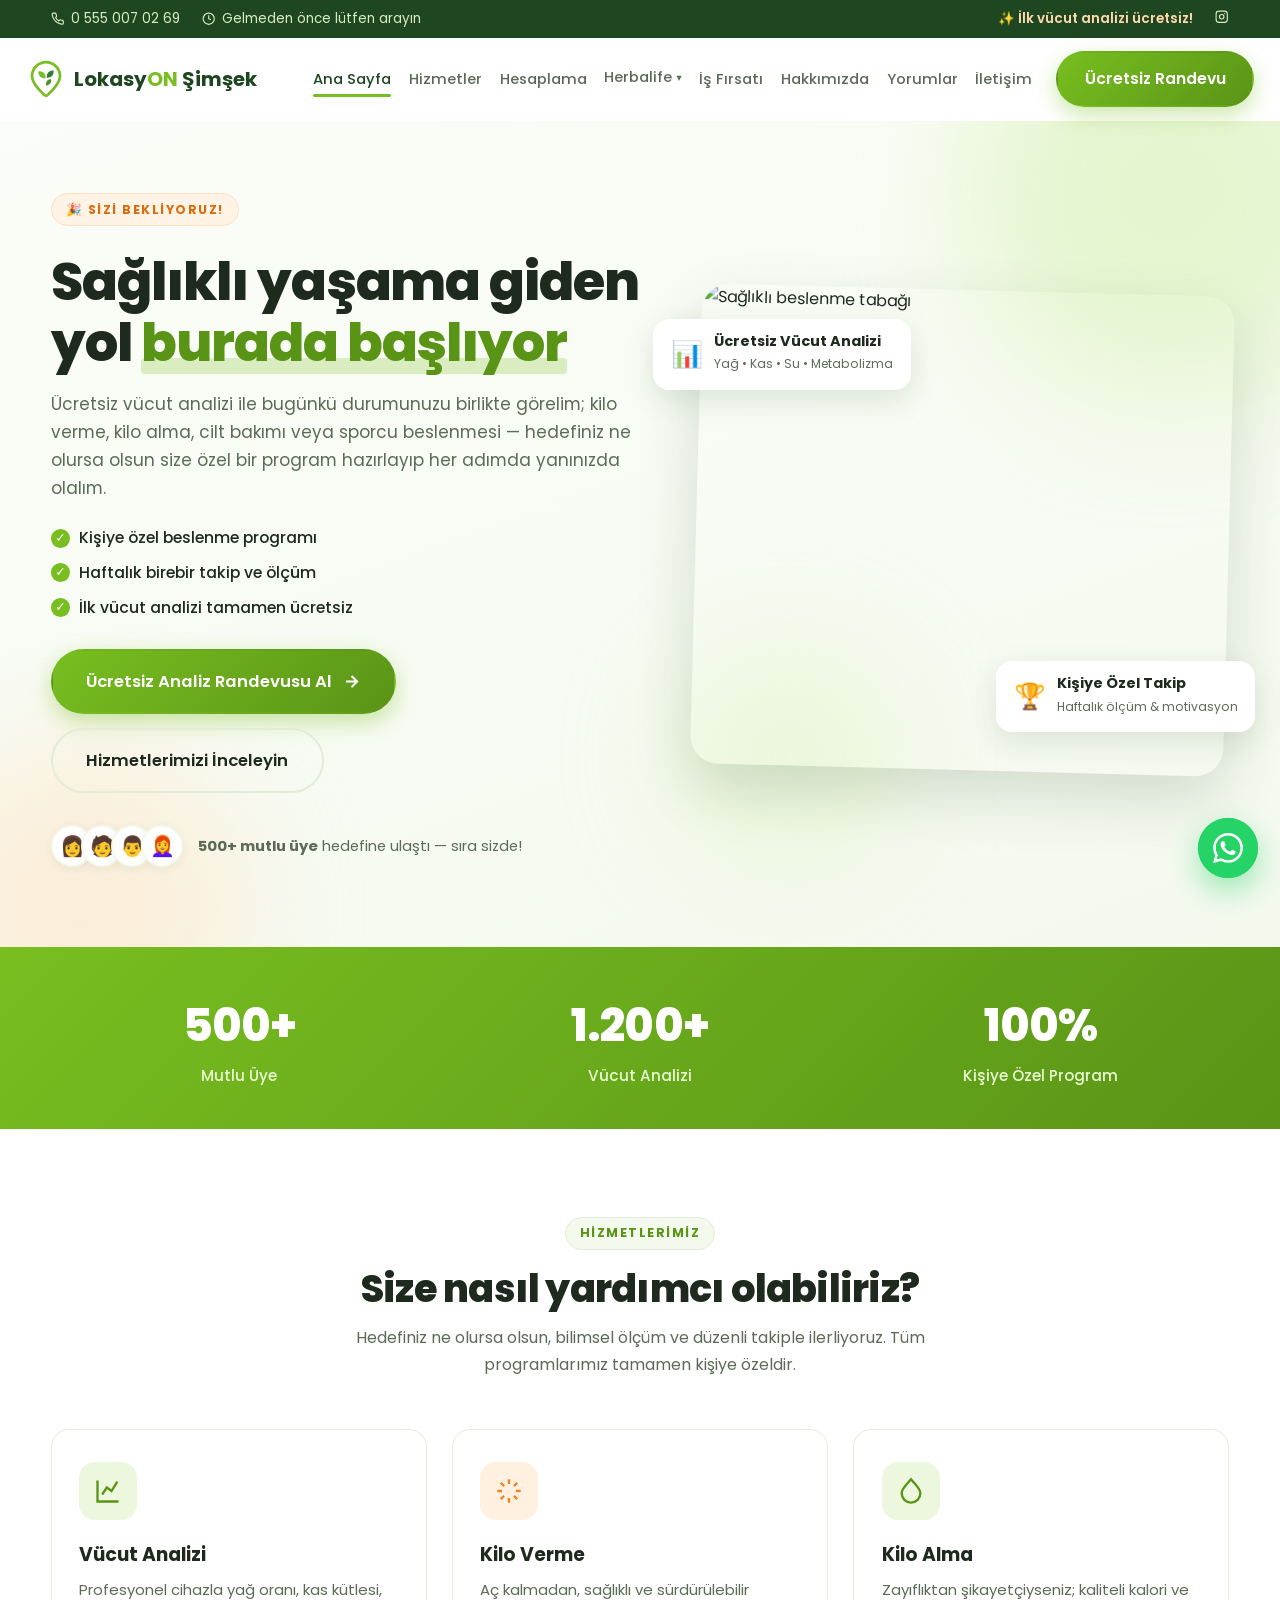
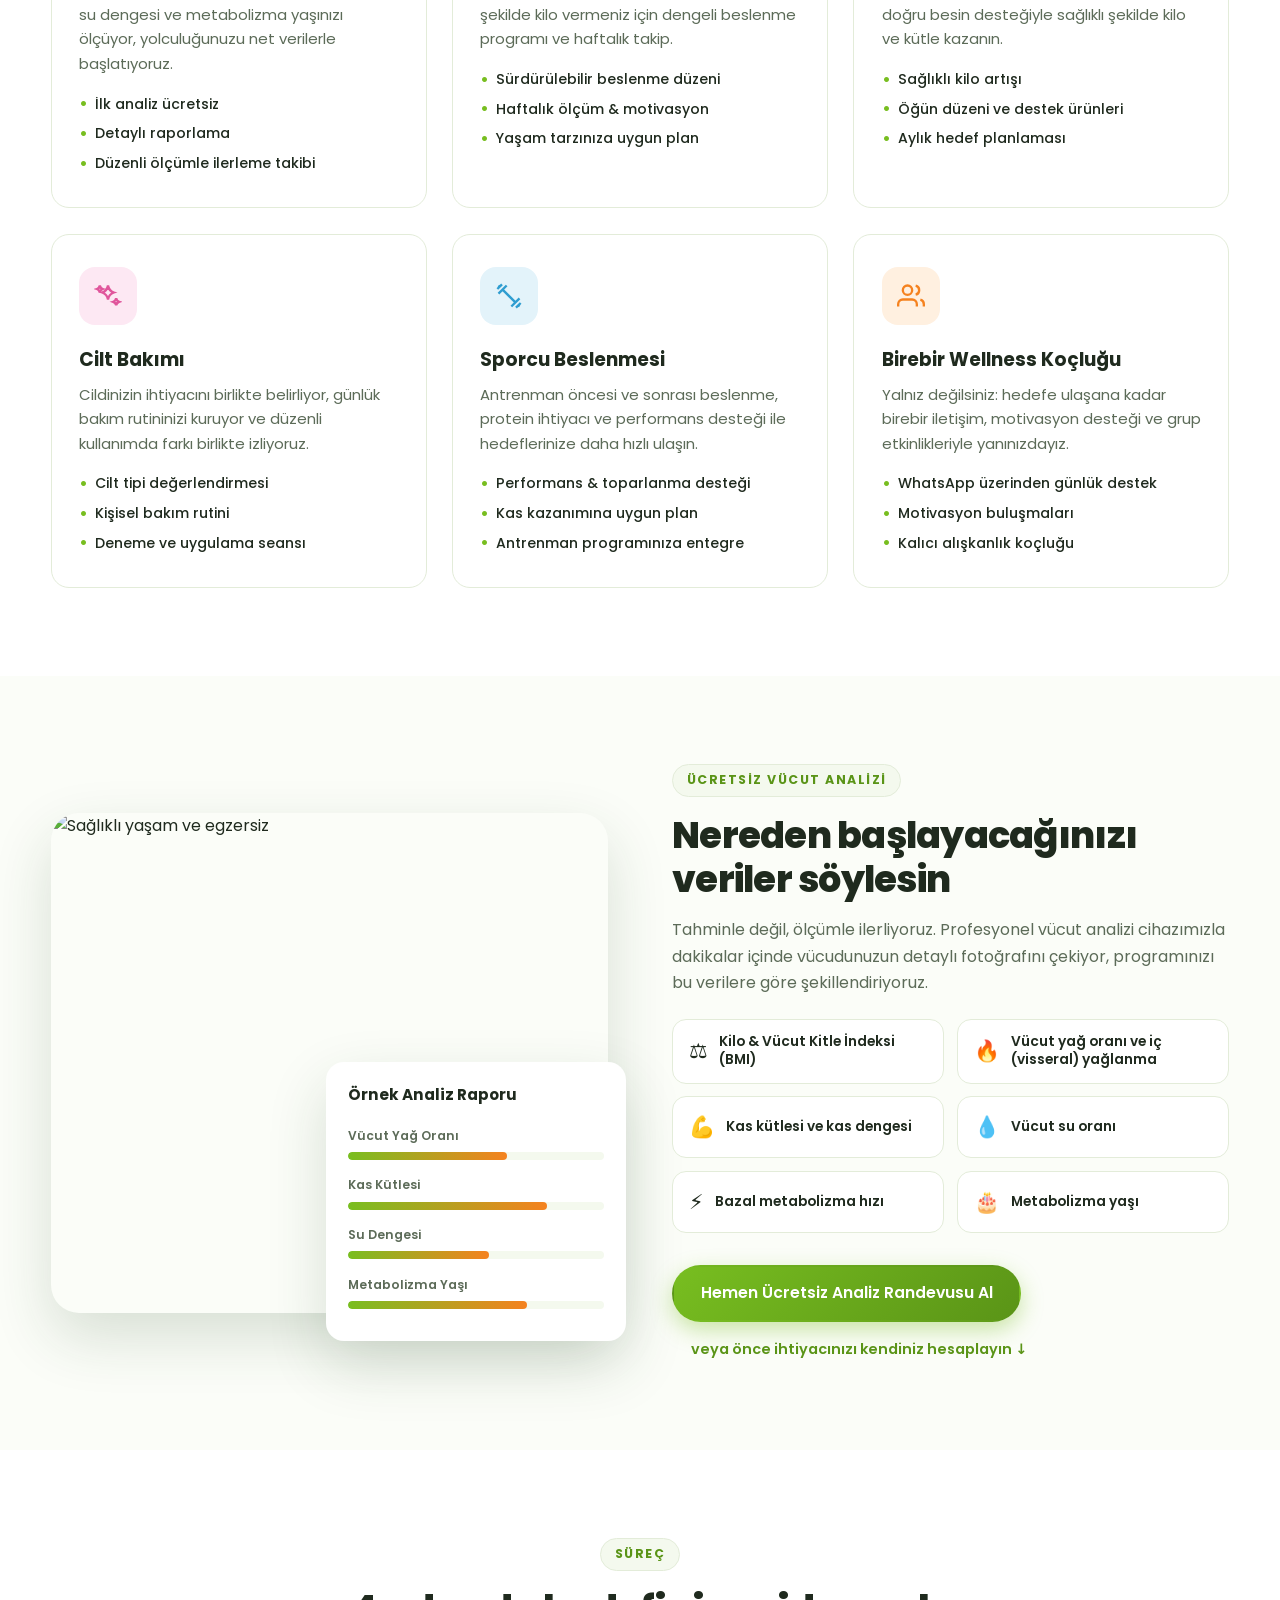
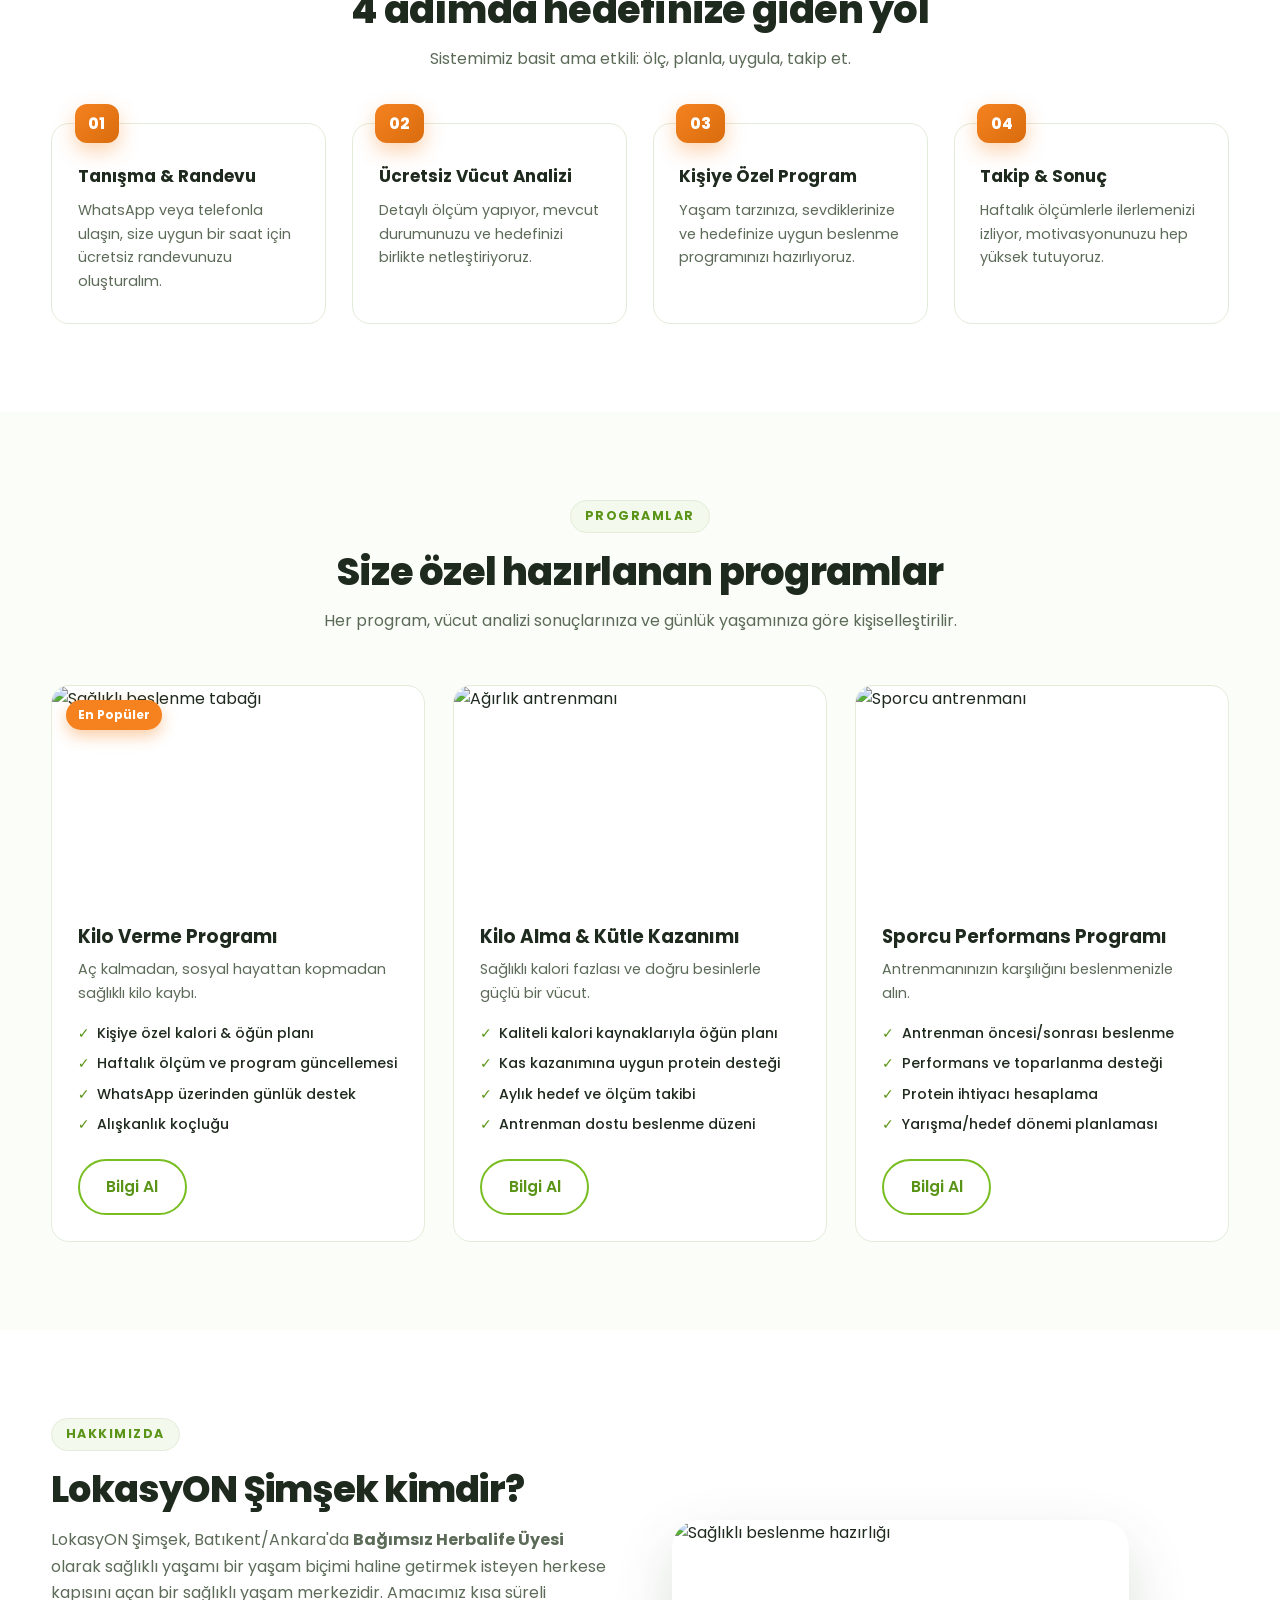
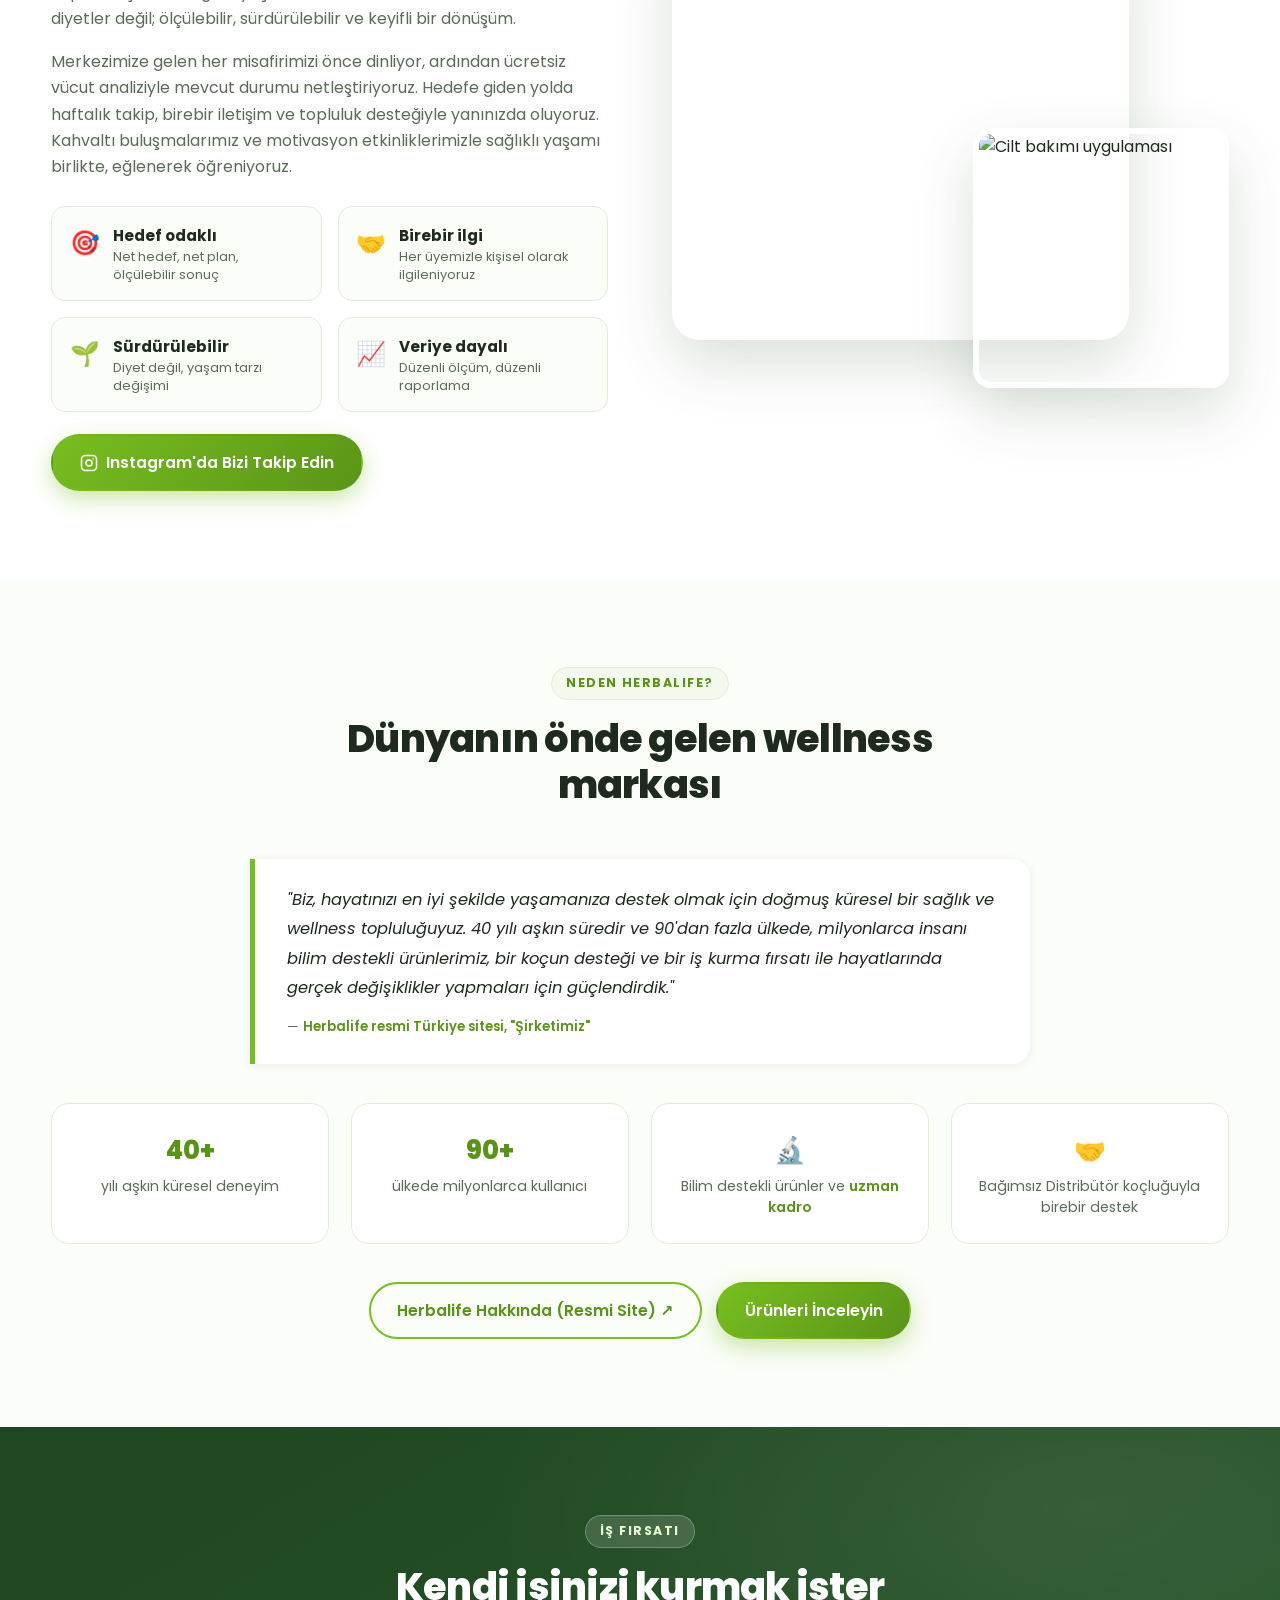
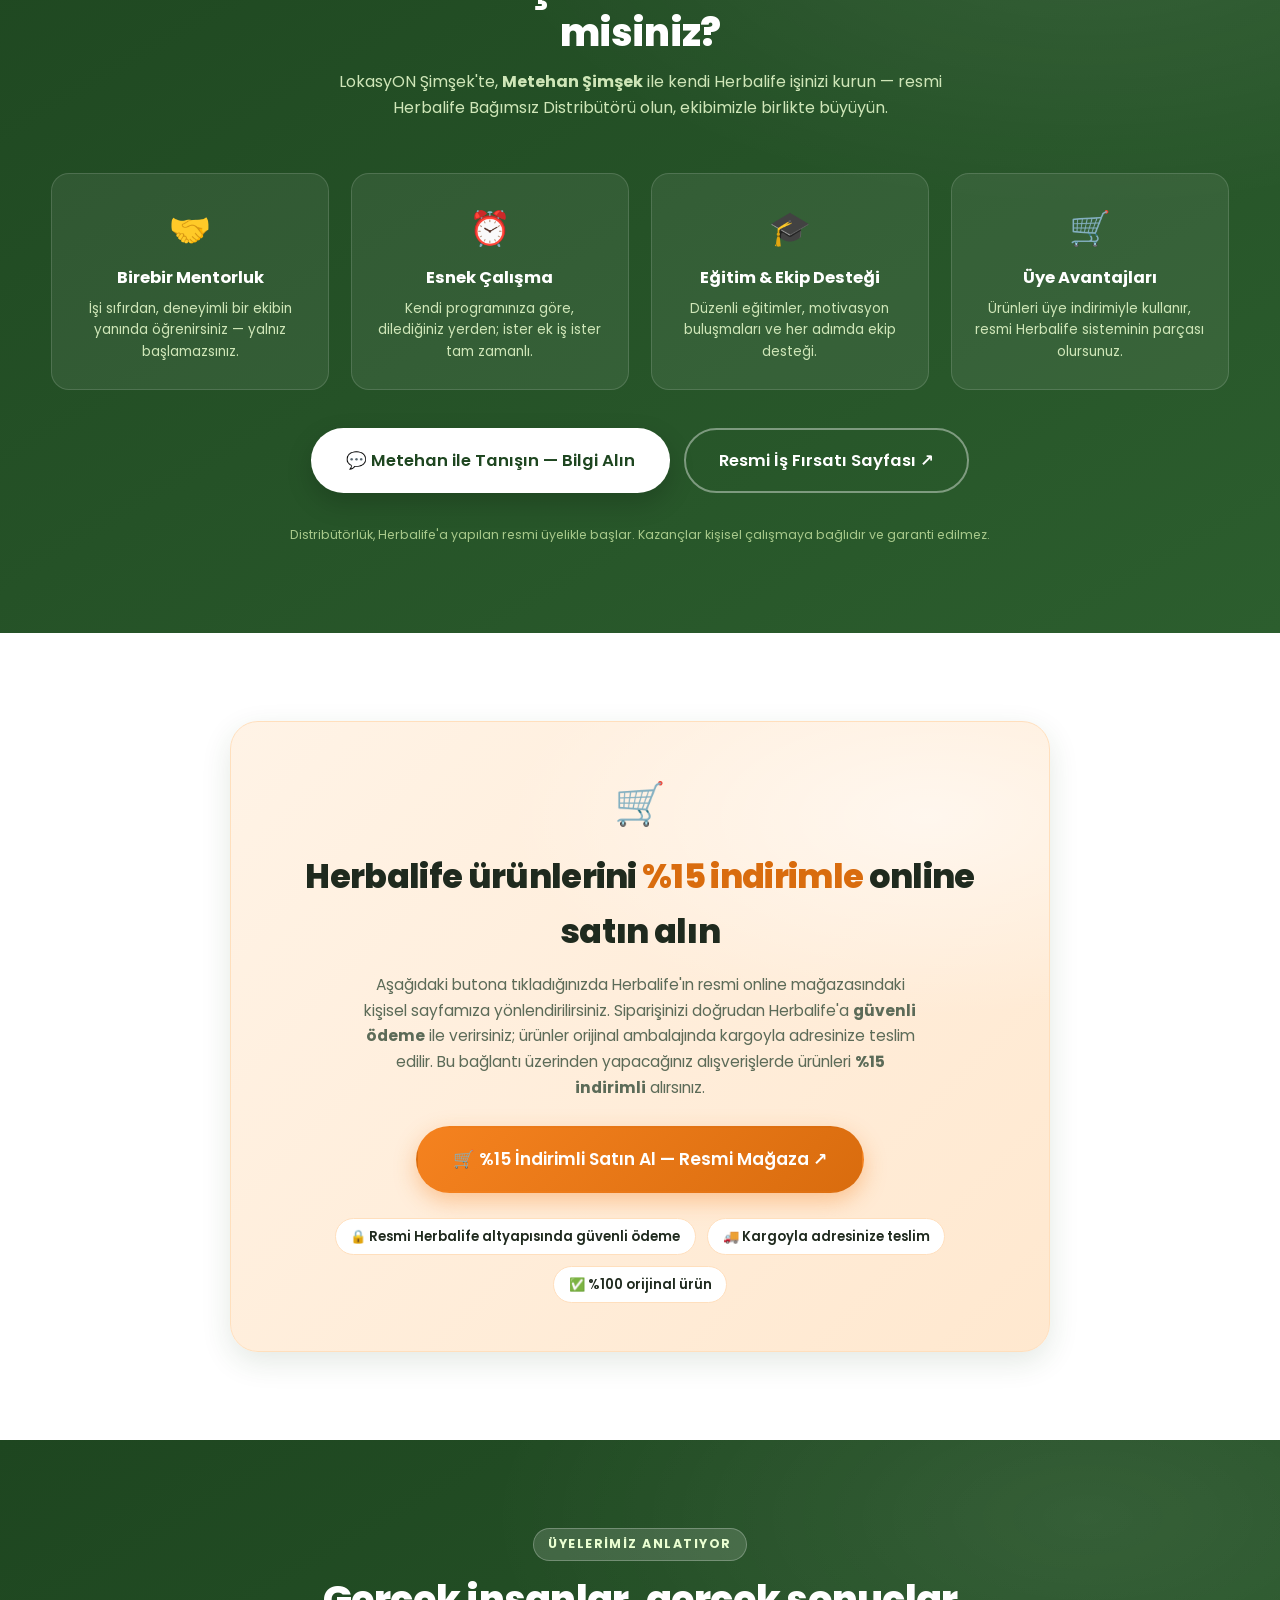
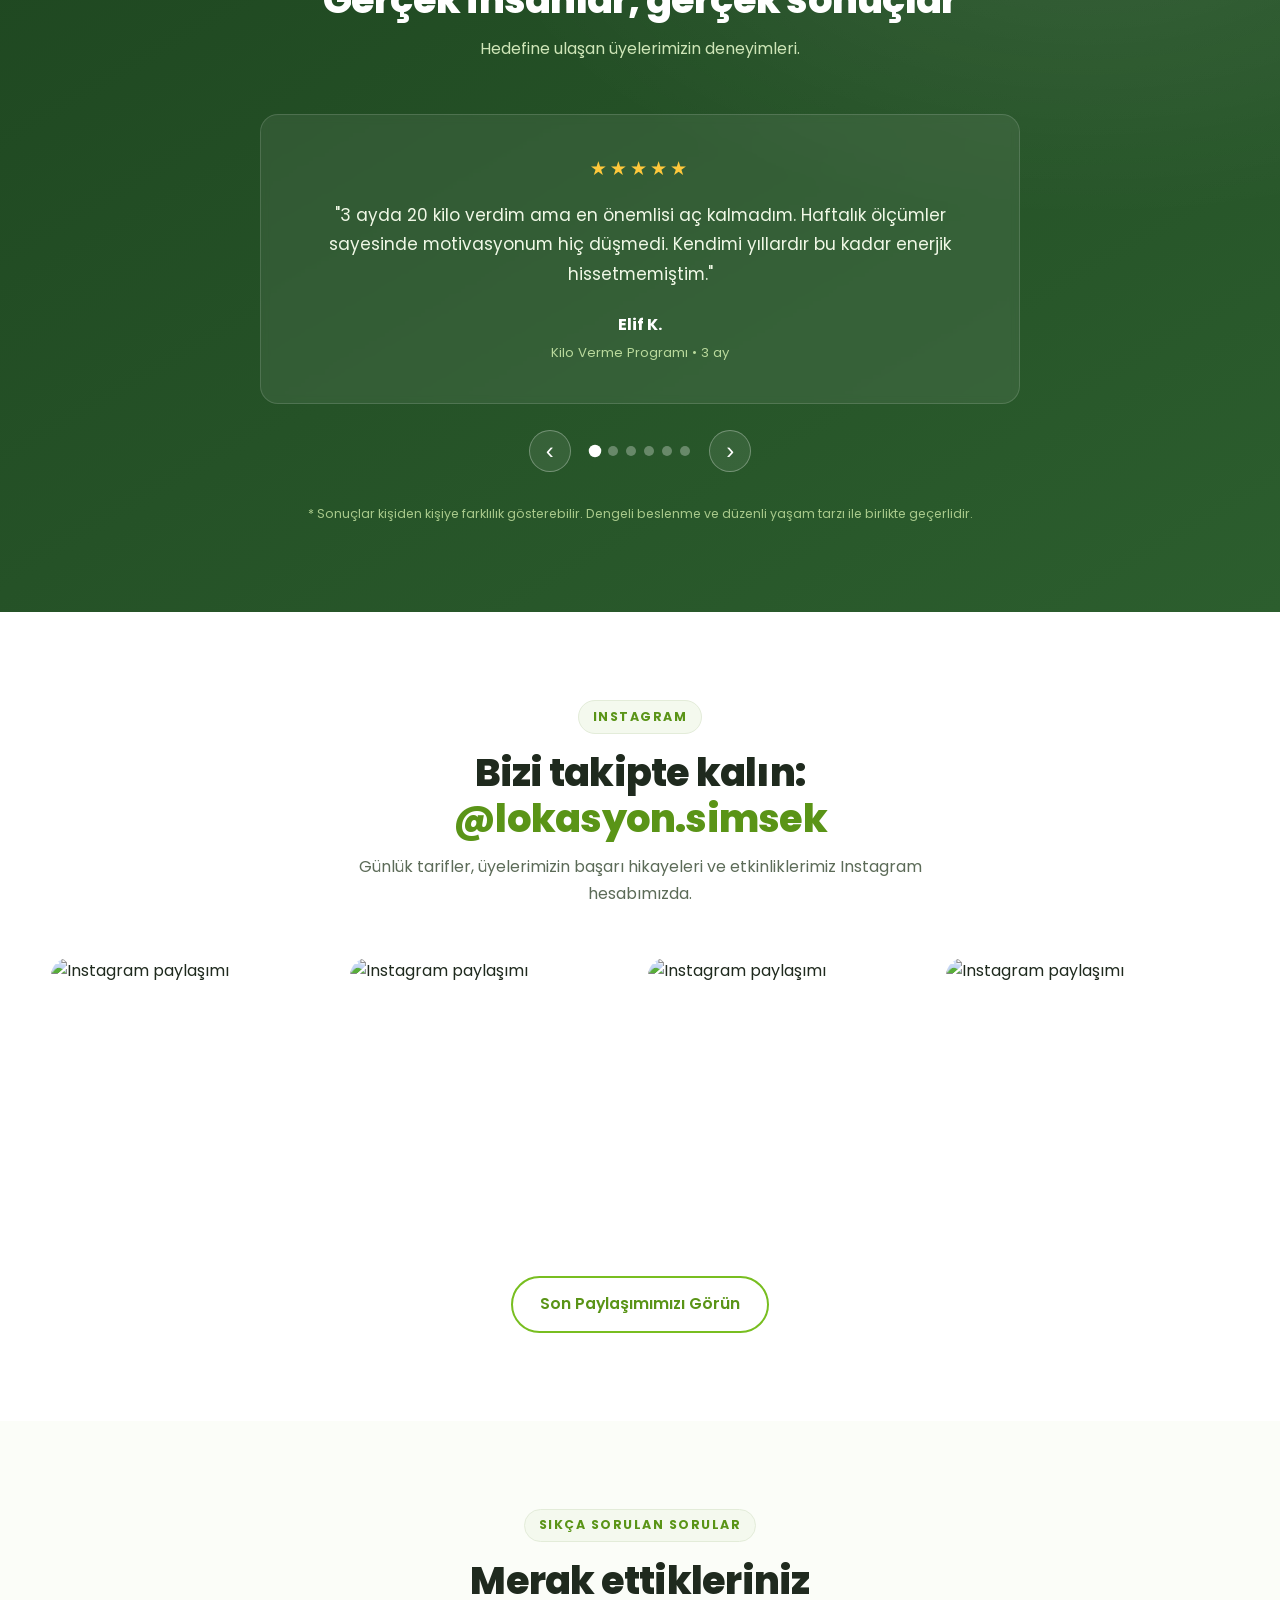
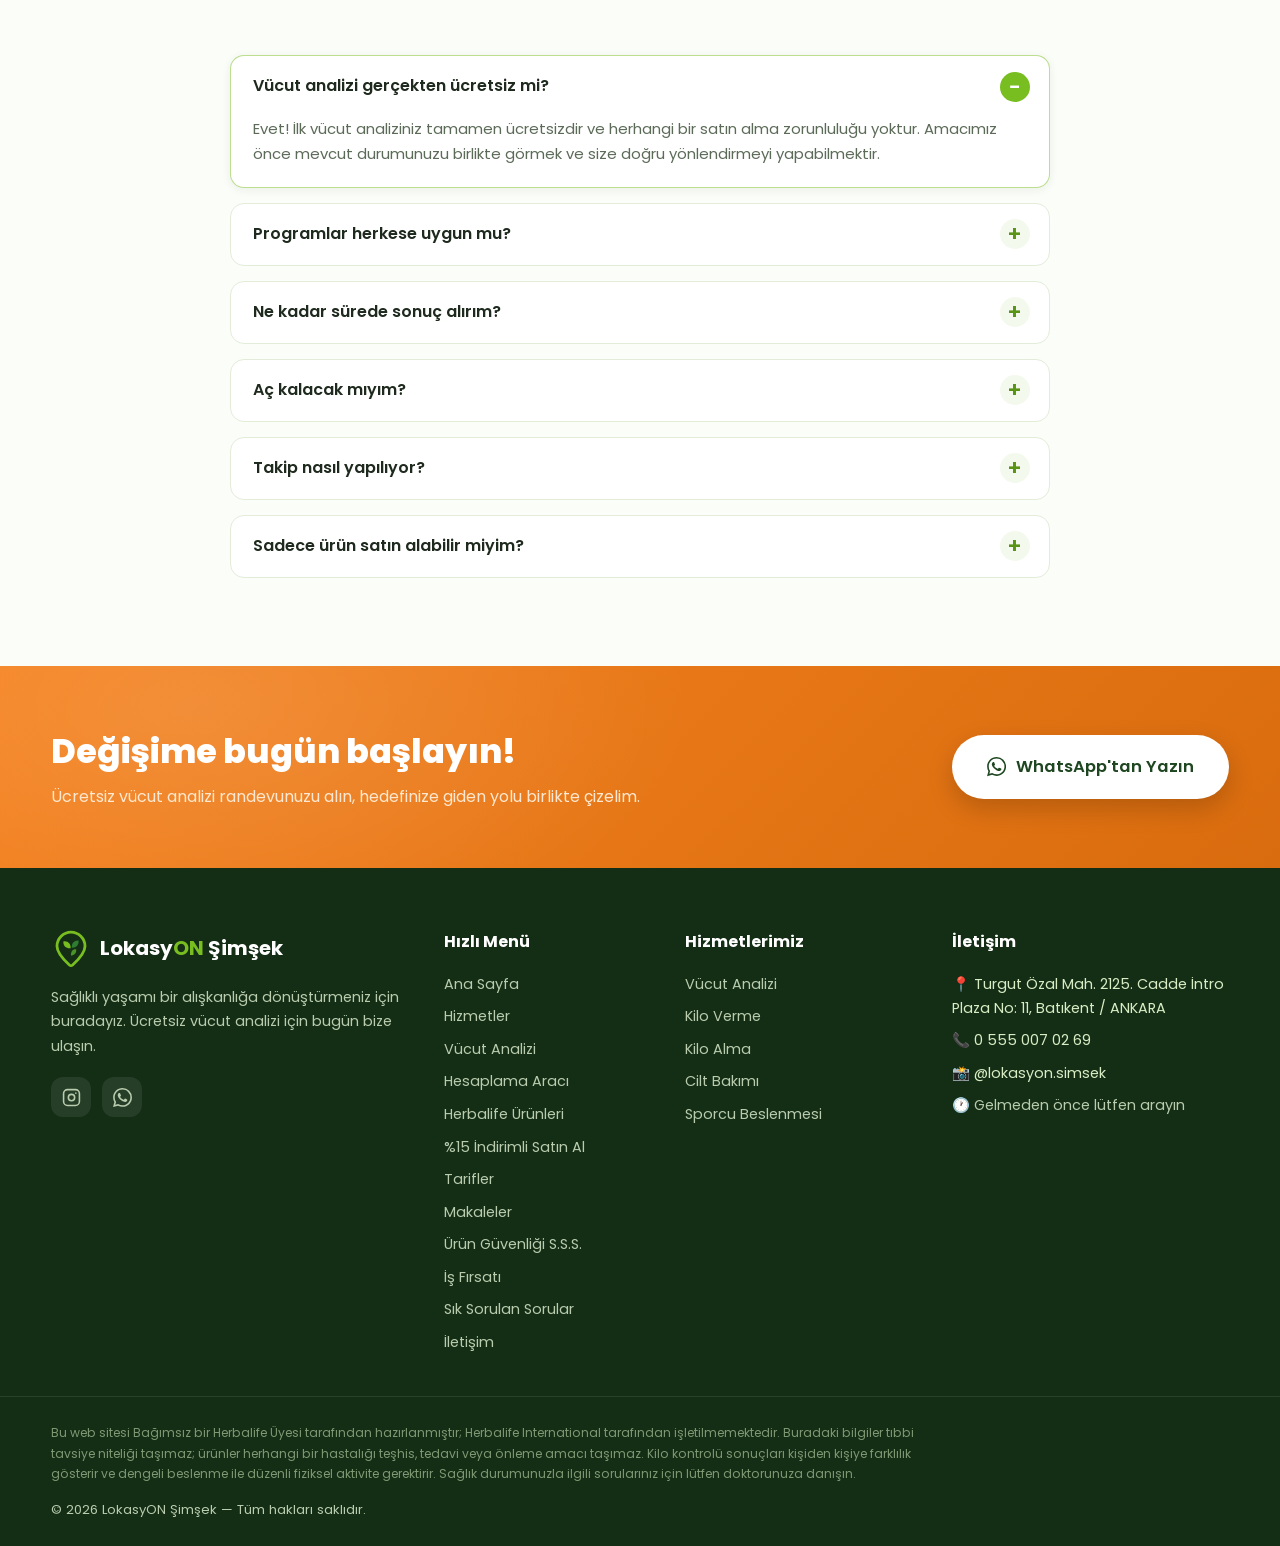
==== commit ea96b2f3: "Hesaplama ve Iletisim ayri sayfalara tasindi, satin alma linki tr. adresiyle degistirildi - hesaplam" ====
--- a/index.html
+++ b/index.html
@@ -11,7 +11,7 @@
   <link rel="preconnect" href="https://fonts.googleapis.com">
   <link rel="preconnect" href="https://fonts.gstatic.com" crossorigin>
   <link href="https://fonts.googleapis.com/css2?family=Poppins:wght@300;400;500;600;700;800&display=swap" rel="stylesheet">
-  <link rel="stylesheet" href="css/style.css">
+  <link rel="stylesheet" href="css/style.css?v=2">
   <link rel="icon" href="data:image/svg+xml,%3Csvg xmlns='http://www.w3.org/2000/svg' viewBox='0 0 100 100'%3E%3Ccircle cx='50' cy='50' r='48' fill='white' stroke='%2378be20' stroke-width='4'/%3E%3Cpath d='M50 12 C32 12 18 26 18 44 C18 60 34 75 46 86 C48 88 52 88 54 86 C66 75 82 60 82 44 C82 26 68 12 50 12 Z' fill='none' stroke='%23222222' stroke-width='6'/%3E%3Cpath d='M32 32 C43 30 50 38 49 48 C38 49 31 42 32 32 Z' fill='%2378be20'/%3E%3Cpath d='M68 30 C57 29 51 36 52 46 C63 47 69 40 68 30 Z' fill='%232e7d32'/%3E%3C/svg%3E">
 </head>
 <body>
@@ -50,11 +50,11 @@
       <nav class="nav-links" id="navLinks" aria-label="Ana menü">
         <a href="#anasayfa" class="active">Ana Sayfa</a>
         <a href="#hizmetler">Hizmetler</a>
-        <a href="#hesaplama">Hesaplama</a>
+        <a href="hesaplama.html">Hesaplama</a>
         <div class="nav-drop">
           <button class="nav-drop-btn" type="button">Herbalife <span class="drop-ok">▾</span></button>
           <div class="nav-drop-menu">
-            <a href="https://www.mypro2col.com/tr-TR/Pro2cool-lokasyonsimsek" target="_blank" rel="noopener">🛒 %15 İndirimli Satın Al ↗</a>
+            <a href="https://tr.mypro2col.com/tr-TR/Pro2cool-lokasyonsimsek" target="_blank" rel="noopener">🛒 %15 İndirimli Satın Al ↗</a>
             <a href="urunler.html">📦 Ürünler</a>
             <a href="tarifler.html">🥤 Tarifler</a>
             <a href="makaleler.html">📖 Makaleler</a>
@@ -64,10 +64,10 @@
         <a href="#is-firsati">İş Fırsatı</a>
         <a href="#hakkimizda">Hakkımızda</a>
         <a href="#yorumlar">Yorumlar</a>
-        <a href="#iletisim">İletişim</a>
+        <a href="iletisim.html">İletişim</a>
       </nav>
-      <a href="https://www.mypro2col.com/tr-TR/Pro2cool-lokasyonsimsek" target="_blank" rel="noopener" class="btn btn-orange nav-cta nav-buy">🛒 %15 İndirimli Al</a>
-      <a href="#iletisim" class="btn btn-primary nav-cta">Ücretsiz Randevu</a>
+      <a href="https://tr.mypro2col.com/tr-TR/Pro2cool-lokasyonsimsek" target="_blank" rel="noopener" class="btn btn-orange nav-cta nav-buy">🛒 %15 İndirimli Al</a>
+      <a href="iletisim.html" class="btn btn-primary nav-cta">Ücretsiz Randevu</a>
       <button class="nav-toggle" id="navToggle" aria-label="Menüyü aç/kapat" aria-expanded="false">
         <span></span><span></span><span></span>
       </button>
@@ -98,7 +98,7 @@
             <li>İlk vücut analizi tamamen ücretsiz</li>
           </ul>
           <div class="hero-actions">
-            <a href="#iletisim" class="btn btn-primary btn-lg">
+            <a href="iletisim.html" class="btn btn-primary btn-lg">
               Ücretsiz Analiz Randevusu Al
               <svg viewBox="0 0 24 24" fill="none" stroke="currentColor" stroke-width="2.5"><path d="M5 12h14M12 5l7 7-7 7"/></svg>
             </a>
@@ -266,136 +266,9 @@
             <div class="analysis-item"><span>⚡</span><p>Bazal metabolizma hızı</p></div>
             <div class="analysis-item"><span>🎂</span><p>Metabolizma yaşı</p></div>
           </div>
-          <a href="#iletisim" class="btn btn-primary">Hemen Ücretsiz Analiz Randevusu Al</a>
-          <a href="#hesaplama" class="link-more">veya önce ihtiyacınızı kendiniz hesaplayın ↓</a>
-        </div>
-      </div>
-    </section>
-
-    <!-- HESAPLAMA ARACI -->
-    <section class="section" id="hesaplama">
-      <div class="container">
-        <div class="section-head reveal">
-          <span class="badge">ÜCRETSİZ HESAPLAMA ARACI</span>
-          <h2>Kalori, BMI &amp; Makro Hesaplayıcı</h2>
-          <p>Bilgilerinizi girin; vücut kitle indeksinizi, günlük kalori ihtiyacınızı ve hedefinize uygun makro dağılımınızı anında görün.</p>
-        </div>
-        <div class="calc-grid reveal">
-          <form class="calc-form" id="calcForm">
-            <h3>Bilgilerinizi Girin</h3>
-            <div class="form-group">
-              <label>Cinsiyet</label>
-              <div class="seg">
-                <input type="radio" name="cgender" id="gFemale" value="female" checked>
-                <label for="gFemale">👩 Kadın</label>
-                <input type="radio" name="cgender" id="gMale" value="male">
-                <label for="gMale">👨 Erkek</label>
-              </div>
-            </div>
-            <div class="form-row">
-              <div class="form-group">
-                <label for="cage">Yaş</label>
-                <input type="number" id="cage" min="12" max="90" placeholder="Örn. 32" required>
-              </div>
-              <div class="form-group">
-                <label for="cheight">Boy (cm)</label>
-                <input type="number" id="cheight" min="120" max="230" placeholder="Örn. 170" required>
-              </div>
-            </div>
-            <div class="form-row">
-              <div class="form-group">
-                <label for="cweight">Kilo (kg)</label>
-                <input type="number" id="cweight" min="30" max="250" step="0.1" placeholder="Örn. 78" required>
-              </div>
-              <div class="form-group">
-                <label for="cactivity">Aktivite Düzeyi</label>
-                <select id="cactivity">
-                  <option value="1.2">Hareketsiz (masa başı)</option>
-                  <option value="1.375" selected>Az hareketli (haftada 1-3 gün yürüyüş)</option>
-                  <option value="1.55">Orta düzey (haftada 3-5 gün spor)</option>
-                  <option value="1.725">Çok aktif (haftada 6-7 gün spor)</option>
-                  <option value="1.9">Atlet / ağır fiziksel iş</option>
-                </select>
-              </div>
-            </div>
-            <div class="form-group">
-              <label>Hedefiniz</label>
-              <div class="seg seg-3">
-                <input type="radio" name="cgoal" id="goalLose" value="lose" checked>
-                <label for="goalLose">Kilo Verme</label>
-                <input type="radio" name="cgoal" id="goalKeep" value="keep">
-                <label for="goalKeep">Koruma</label>
-                <input type="radio" name="cgoal" id="goalGain" value="gain">
-                <label for="goalGain">Kilo Alma</label>
-              </div>
-            </div>
-            <button type="submit" class="btn btn-primary btn-lg btn-block">
-              Hesapla
-              <svg viewBox="0 0 24 24" fill="none" stroke="currentColor" stroke-width="2.5"><rect x="4" y="2" width="16" height="20" rx="2"/><path d="M8 6h8M8 10h.01M12 10h.01M16 10h.01M8 14h.01M12 14h.01M16 14h.01M8 18h.01M12 18h.01M16 18h.01"/></svg>
-            </button>
-          </form>
-
-          <div class="calc-results" aria-live="polite">
-            <div class="calc-placeholder" id="calcPlaceholder">
-              <span>📊</span>
-              <p>Soldaki formu doldurup <strong>Hesapla</strong>'ya basın; kişisel sonuçlarınız burada görünecek.</p>
-            </div>
-            <div class="calc-output" id="calcOutput" hidden>
-              <div class="res-card">
-                <div class="res-bmi-head">
-                  <div>
-                    <small>Vücut Kitle İndeksi (BMI)</small>
-                    <strong class="res-big" id="rBmi">–</strong>
-                  </div>
-                  <span class="bmi-chip" id="rBmiCat">–</span>
-                </div>
-                <div class="bmi-scale"><i class="bmi-marker" id="bmiMarker"></i></div>
-                <div class="bmi-labels"><span>Zayıf</span><span>Normal</span><span>Fazla Kilolu</span><span>Obez</span></div>
-              </div>
-              <div class="res-mini-row">
-                <div class="res-mini">
-                  <small>Bazal Metabolizma<br>(BMR)</small>
-                  <strong><span id="rBmr">–</span> kcal</strong>
-                </div>
-                <div class="res-mini">
-                  <small>Günlük Harcama<br>(TDEE)</small>
-                  <strong><span id="rTdee">–</span> kcal</strong>
-                </div>
-                <div class="res-mini res-target">
-                  <small id="rGoalLabel">Hedef Kalori</small>
-                  <strong><span id="rGoal">–</span> kcal</strong>
-                </div>
-              </div>
-              <div class="res-card">
-                <h4>Günlük Makro Dağılımınız</h4>
-                <div class="macro-flex">
-                  <div class="macro-chart"><canvas id="macroChart"></canvas></div>
-                  <ul class="macro-legend">
-                    <li><i class="dot dot-p"></i> Protein <strong id="rProt">–</strong></li>
-                    <li><i class="dot dot-c"></i> Karbonhidrat <strong id="rCarb">–</strong></li>
-                    <li><i class="dot dot-f"></i> Yağ <strong id="rFat">–</strong></li>
-                  </ul>
-                </div>
-              </div>
-              <div class="res-mini-row res-mini-row-2">
-                <div class="res-mini">
-                  <small>İdeal Kilo Aralığınız</small>
-                  <strong id="rIdeal">–</strong>
-                </div>
-                <div class="res-mini">
-                  <small>Günlük Su İhtiyacınız</small>
-                  <strong id="rWater">–</strong>
-                </div>
-              </div>
-              <p class="res-note">🎂 Metabolizma yaşınız ve yağ/kas oranınız ancak cihazla ölçülebilir — merkezimizde <strong>ücretsiz vücut analizi</strong> ile ölçüyoruz.</p>
-              <button class="btn btn-primary btn-block" id="waShare" type="button">
-                Sonuçlarımı WhatsApp'tan Gönder
-                <svg viewBox="0 0 24 24" fill="none" stroke="currentColor" stroke-width="2.5"><path d="M5 12h14M12 5l7 7-7 7"/></svg>
-              </button>
-            </div>
-          </div>
-        </div>
-        <p class="calc-disclaimer reveal">* Bu araç Mifflin-St Jeor formülünü kullanır ve yalnızca bilgilendirme amaçlıdır; tıbbi tavsiye yerine geçmez. Kişiye özel programınız için ücretsiz vücut analizi randevusu almanızı öneririz.</p>
+          <a href="iletisim.html" class="btn btn-primary">Hemen Ücretsiz Analiz Randevusu Al</a>
+          <a href="hesaplama.html" class="link-more">veya önce ihtiyacınızı kendiniz hesaplayın ↓</a>
+        </div>
       </div>
     </section>
 
@@ -455,7 +328,7 @@
                 <li>WhatsApp üzerinden günlük destek</li>
                 <li>Alışkanlık koçluğu</li>
               </ul>
-              <a href="#iletisim" class="btn btn-outline">Bilgi Al</a>
+              <a href="iletisim.html" class="btn btn-outline">Bilgi Al</a>
             </div>
           </article>
           <article class="program-card reveal">
@@ -471,7 +344,7 @@
                 <li>Aylık hedef ve ölçüm takibi</li>
                 <li>Antrenman dostu beslenme düzeni</li>
               </ul>
-              <a href="#iletisim" class="btn btn-outline">Bilgi Al</a>
+              <a href="iletisim.html" class="btn btn-outline">Bilgi Al</a>
             </div>
           </article>
           <article class="program-card reveal">
@@ -487,7 +360,7 @@
                 <li>Protein ihtiyacı hesaplama</li>
                 <li>Yarışma/hedef dönemi planlaması</li>
               </ul>
-              <a href="#iletisim" class="btn btn-outline">Bilgi Al</a>
+              <a href="iletisim.html" class="btn btn-outline">Bilgi Al</a>
             </div>
           </article>
         </div>
@@ -592,7 +465,7 @@
             verirsiniz; ürünler orijinal ambalajında kargoyla adresinize teslim edilir. Bu bağlantı
             üzerinden yapacağınız alışverişlerde ürünleri <strong>%15 indirimli</strong> alırsınız.
           </p>
-          <a class="btn btn-orange btn-lg" href="https://www.mypro2col.com/tr-TR/Pro2cool-lokasyonsimsek" target="_blank" rel="noopener">🛒 %15 İndirimli Satın Al — Resmi Mağaza ↗</a>
+          <a class="btn btn-orange btn-lg" href="https://tr.mypro2col.com/tr-TR/Pro2cool-lokasyonsimsek" target="_blank" rel="noopener">🛒 %15 İndirimli Satın Al — Resmi Mağaza ↗</a>
           <div class="satin-guven">
             <span>🔒 Resmi Herbalife altyapısında güvenli ödeme</span>
             <span>🚚 Kargoyla adresinize teslim</span>
@@ -726,97 +599,6 @@
       </div>
     </section>
 
-    <!-- İLETİŞİM -->
-    <section class="section" id="iletisim">
-      <div class="container">
-        <div class="section-head reveal">
-          <span class="badge">İLETİŞİM</span>
-          <h2>Bize ulaşın, sizi bekliyoruz!</h2>
-          <p>Formu doldurun, WhatsApp üzerinden anında dönüş yapalım — ya da doğrudan arayın.</p>
-        </div>
-        <div class="contact-grid">
-          <div class="contact-info reveal">
-            <div class="contact-card">
-              <span class="contact-icon">📍</span>
-              <div>
-                <strong>Adres</strong>
-                <p>Turgut Özal Mah. 2125. Cadde<br>İntro Plaza No: 11, Batıkent / ANKARA<br>
-                <a href="https://maps.app.goo.gl/sHNbhLqa1jsMDpMFA" target="_blank" rel="noopener">Haritada aç ↗</a></p>
-              </div>
-            </div>
-            <div class="contact-card">
-              <span class="contact-icon">📞</span>
-              <div>
-                <strong>Telefon</strong>
-                <p><a href="tel:+905550070269">0 555 007 02 69</a></p>
-              </div>
-            </div>
-            <div class="contact-card">
-              <span class="contact-icon">💬</span>
-              <div>
-                <strong>WhatsApp</strong>
-                <p><a href="https://wa.me/905550070269" target="_blank" rel="noopener">Hemen mesaj gönderin</a></p>
-              </div>
-            </div>
-            <div class="contact-card">
-              <span class="contact-icon">🕐</span>
-              <div>
-                <strong>Çalışma Saatleri</strong>
-                <p>Randevu sistemiyle çalışıyoruz;<br>gelmeden önce lütfen arayın 🙏</p>
-              </div>
-            </div>
-            <div class="contact-card">
-              <span class="contact-icon">📸</span>
-              <div>
-                <strong>Instagram</strong>
-                <p><a href="https://www.instagram.com/lokasyon.simsek/" target="_blank" rel="noopener">@lokasyon.simsek</a></p>
-              </div>
-            </div>
-          </div>
-          <form class="contact-form reveal" id="contactForm">
-            <h3>Ücretsiz Randevu Formu</h3>
-            <div class="form-row">
-              <div class="form-group">
-                <label for="fname">Adınız Soyadınız *</label>
-                <input type="text" id="fname" name="fname" placeholder="Adınız Soyadınız" required>
-              </div>
-              <div class="form-group">
-                <label for="fphone">Telefonunuz *</label>
-                <input type="tel" id="fphone" name="fphone" placeholder="05__ ___ __ __" required>
-              </div>
-            </div>
-            <div class="form-group">
-              <label for="fservice">İlgilendiğiniz Hizmet</label>
-              <select id="fservice" name="fservice">
-                <option value="Ücretsiz Vücut Analizi" selected>Ücretsiz Vücut Analizi</option>
-                <option value="Kilo Verme">Kilo Verme</option>
-                <option value="Kilo Alma">Kilo Alma</option>
-                <option value="Cilt Bakımı">Cilt Bakımı</option>
-                <option value="Sporcu Beslenmesi">Sporcu Beslenmesi</option>
-                <option value="Diğer">Diğer</option>
-              </select>
-            </div>
-            <div class="form-group">
-              <label for="fmsg">Mesajınız</label>
-              <textarea id="fmsg" name="fmsg" rows="4" placeholder="Hedefinizden kısaca bahsedin (isteğe bağlı)"></textarea>
-            </div>
-            <button type="submit" class="btn btn-primary btn-lg btn-block">
-              WhatsApp ile Gönder
-              <svg viewBox="0 0 24 24" fill="none" stroke="currentColor" stroke-width="2.5"><path d="M5 12h14M12 5l7 7-7 7"/></svg>
-            </button>
-            <p class="form-note">Form, mesajınızı hazırlayıp WhatsApp üzerinden bize iletir. Bilgileriniz üçüncü kişilerle paylaşılmaz.</p>
-          </form>
-        </div>
-        <div class="map-wrap reveal">
-          <iframe src="https://www.google.com/maps/embed?origin=mfe&pb=!1m2!2m1!1sVizyon+Lokasyon+%C5%9Eim%C5%9Fek+Bat%C4%B1kent+Ankara" loading="lazy" title="Vizyon Lokasyon Şimşek konumu — Turgut Özal Mah. 2125. Sk. No:11, Batıkent/Ankara" referrerpolicy="no-referrer-when-downgrade" allowfullscreen></iframe>
-          <div class="map-actions">
-            <span>📍 İntro Plaza, Batıkent — kapımız size her zaman açık!</span>
-            <a class="btn btn-primary" href="https://maps.app.goo.gl/sHNbhLqa1jsMDpMFA" target="_blank" rel="noopener">Yol Tarifi Al</a>
-          </div>
-        </div>
-      </div>
-    </section>
-
   </main>
 
   <!-- FOOTER -->
@@ -845,15 +627,15 @@
           <li><a href="#anasayfa">Ana Sayfa</a></li>
           <li><a href="#hizmetler">Hizmetler</a></li>
           <li><a href="#vucut-analizi">Vücut Analizi</a></li>
-          <li><a href="#hesaplama">Hesaplama Aracı</a></li>
+          <li><a href="hesaplama.html">Hesaplama Aracı</a></li>
           <li><a href="urunler.html">Herbalife Ürünleri</a></li>
-          <li><a href="https://www.mypro2col.com/tr-TR/Pro2cool-lokasyonsimsek" target="_blank" rel="noopener">%15 İndirimli Satın Al</a></li>
+          <li><a href="https://tr.mypro2col.com/tr-TR/Pro2cool-lokasyonsimsek" target="_blank" rel="noopener">%15 İndirimli Satın Al</a></li>
           <li><a href="tarifler.html">Tarifler</a></li>
           <li><a href="makaleler.html">Makaleler</a></li>
           <li><a href="urun-sss.html">Ürün Güvenliği S.S.S.</a></li>
           <li><a href="#is-firsati">İş Fırsatı</a></li>
           <li><a href="#sss">Sık Sorulan Sorular</a></li>
-          <li><a href="#iletisim">İletişim</a></li>
+          <li><a href="iletisim.html">İletişim</a></li>
         </ul>
       </div>
       <div class="footer-col">
@@ -895,8 +677,6 @@
     <svg viewBox="0 0 24 24" fill="currentColor"><path d="M17.472 14.382c-.297-.149-1.758-.867-2.03-.967-.273-.099-.471-.148-.67.15-.197.297-.767.966-.94 1.164-.173.199-.347.223-.644.075-.297-.15-1.255-.463-2.39-1.475-.883-.788-1.48-1.761-1.653-2.059-.173-.297-.018-.458.13-.606.134-.133.297-.347.446-.52.149-.174.198-.298.298-.497.099-.198.05-.371-.025-.52-.075-.149-.669-1.612-.916-2.207-.242-.579-.487-.5-.669-.51-.173-.008-.371-.01-.57-.01-.198 0-.52.074-.792.372-.272.297-1.04 1.016-1.04 2.479 0 1.462 1.065 2.875 1.213 3.074.149.198 2.096 3.2 5.077 4.487.709.306 1.262.489 1.694.625.712.227 1.36.195 1.871.118.571-.085 1.758-.719 2.006-1.413.248-.694.248-1.289.173-1.413-.074-.124-.272-.198-.57-.347m-5.421 7.403h-.004a9.87 9.87 0 0 1-5.031-1.378l-.361-.214-3.741.982.998-3.648-.235-.374a9.86 9.86 0 0 1-1.51-5.26c.001-5.45 4.436-9.884 9.888-9.884 2.64 0 5.122 1.03 6.988 2.898a9.825 9.825 0 0 1 2.893 6.994c-.003 5.45-4.437 9.884-9.885 9.884m8.413-18.297A11.815 11.815 0 0 0 12.05 0C5.495 0 .16 5.335.157 11.892c0 2.096.547 4.142 1.588 5.945L.057 24l6.305-1.654a11.882 11.882 0 0 0 5.683 1.448h.005c6.554 0 11.89-5.335 11.893-11.893a11.821 11.821 0 0 0-3.48-8.413Z"/></svg>
   </a>
 
-  <script src="https://cdn.jsdelivr.net/npm/chart.js@4.4.1/dist/chart.umd.min.js"></script>
   <script src="js/main.js"></script>
-  <script src="js/calculator.js"></script>
 </body>
 </html>
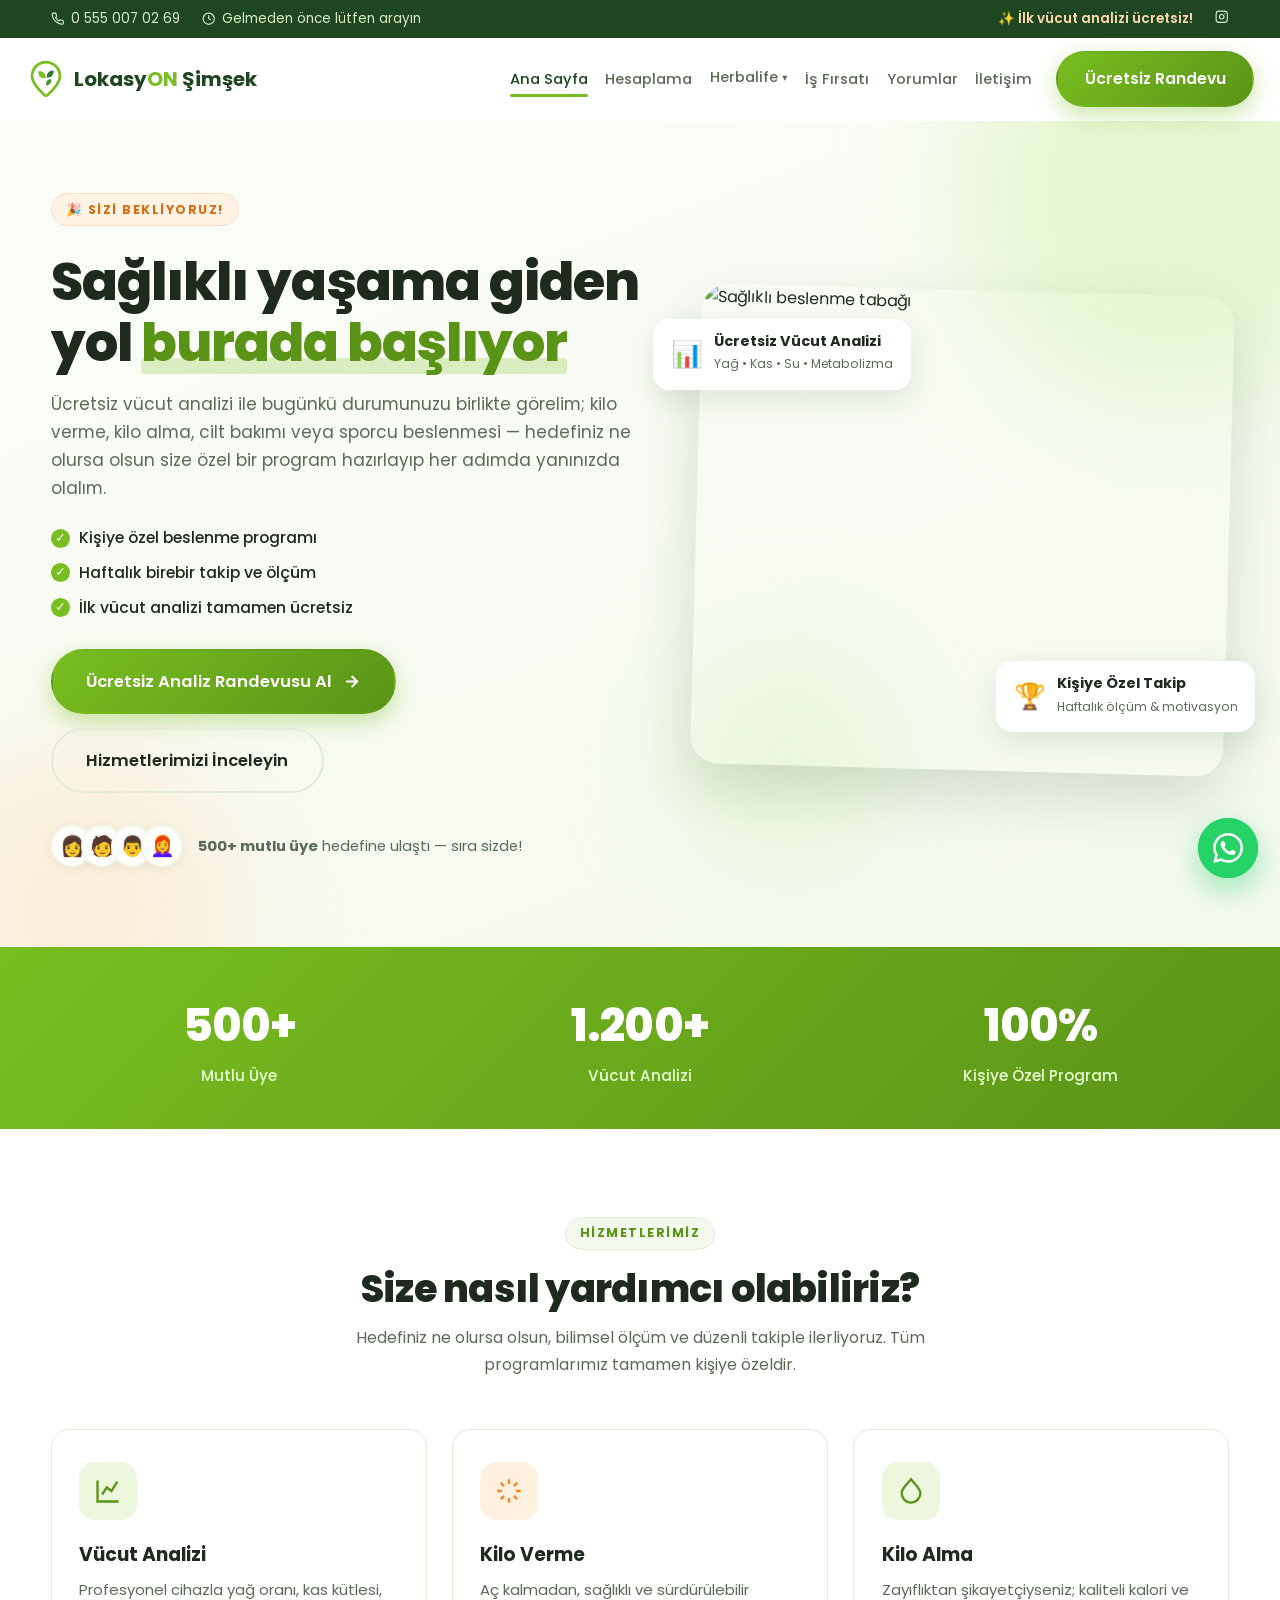
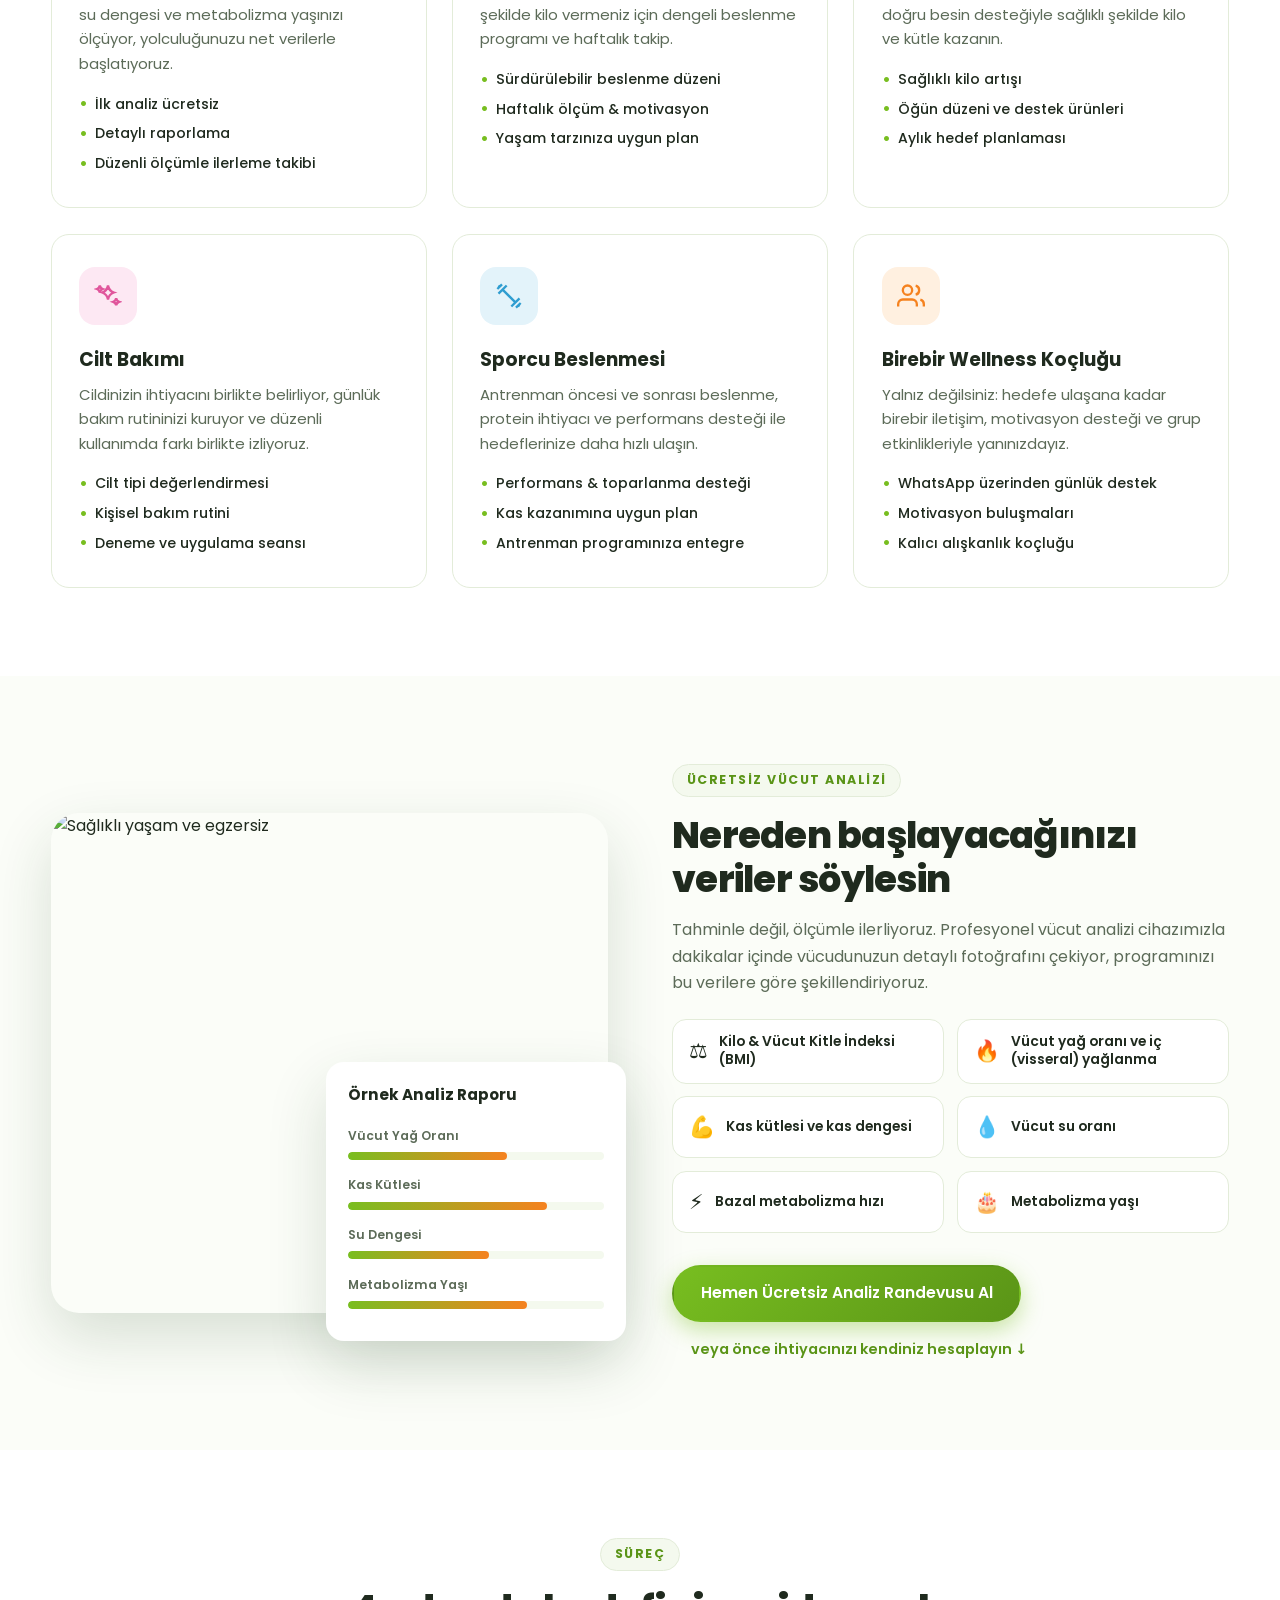
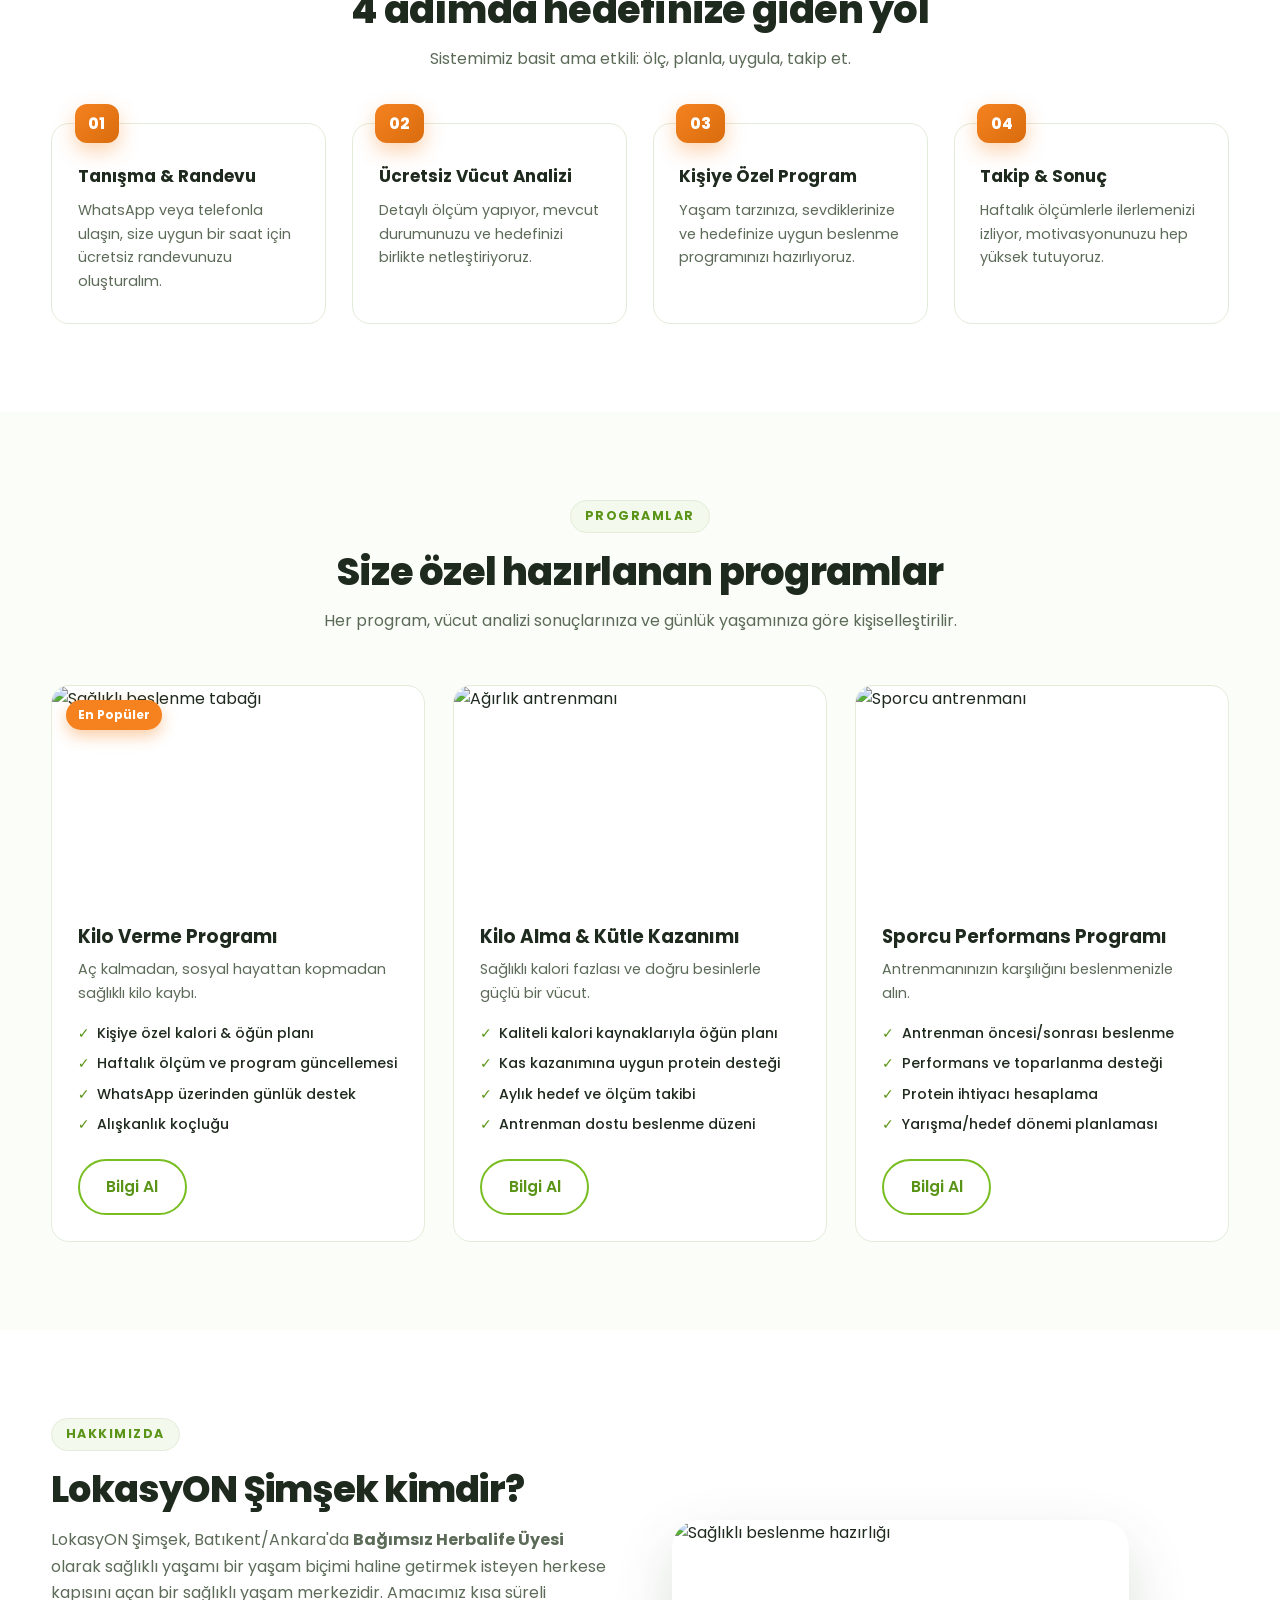
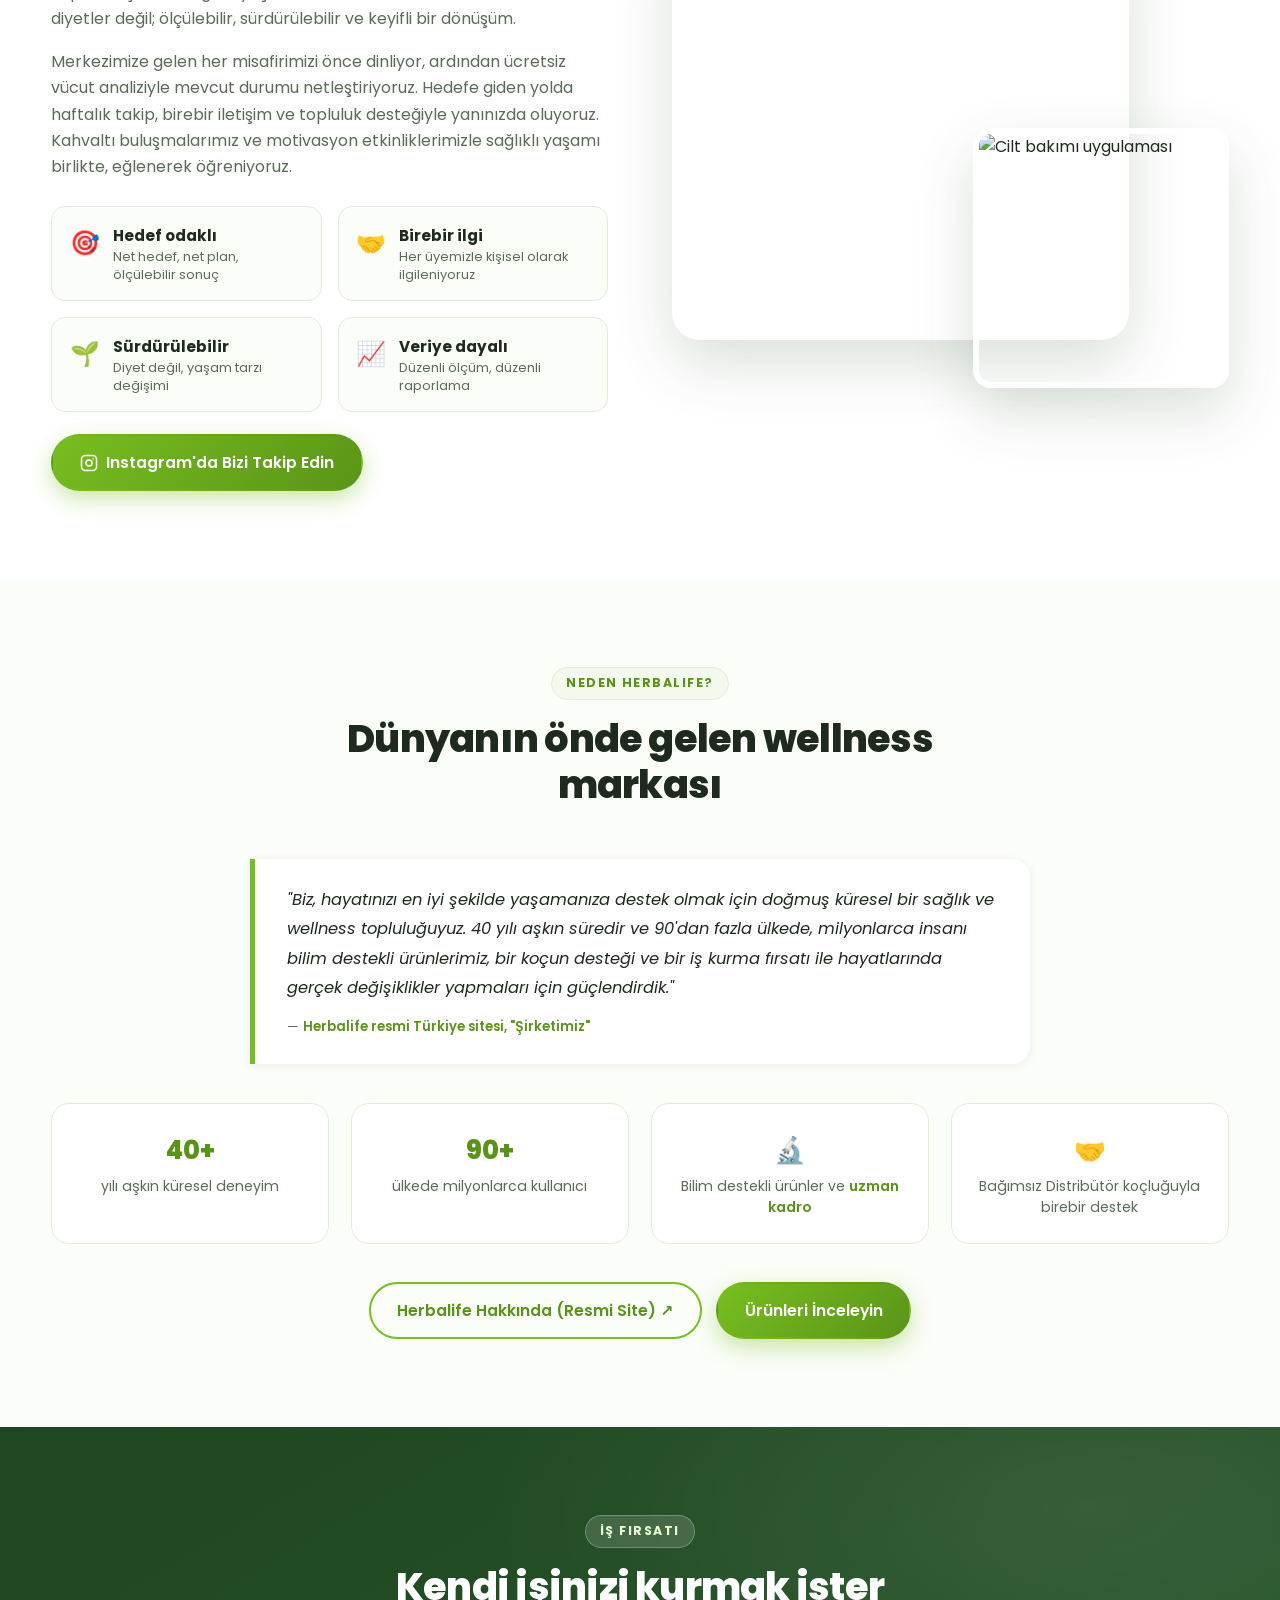
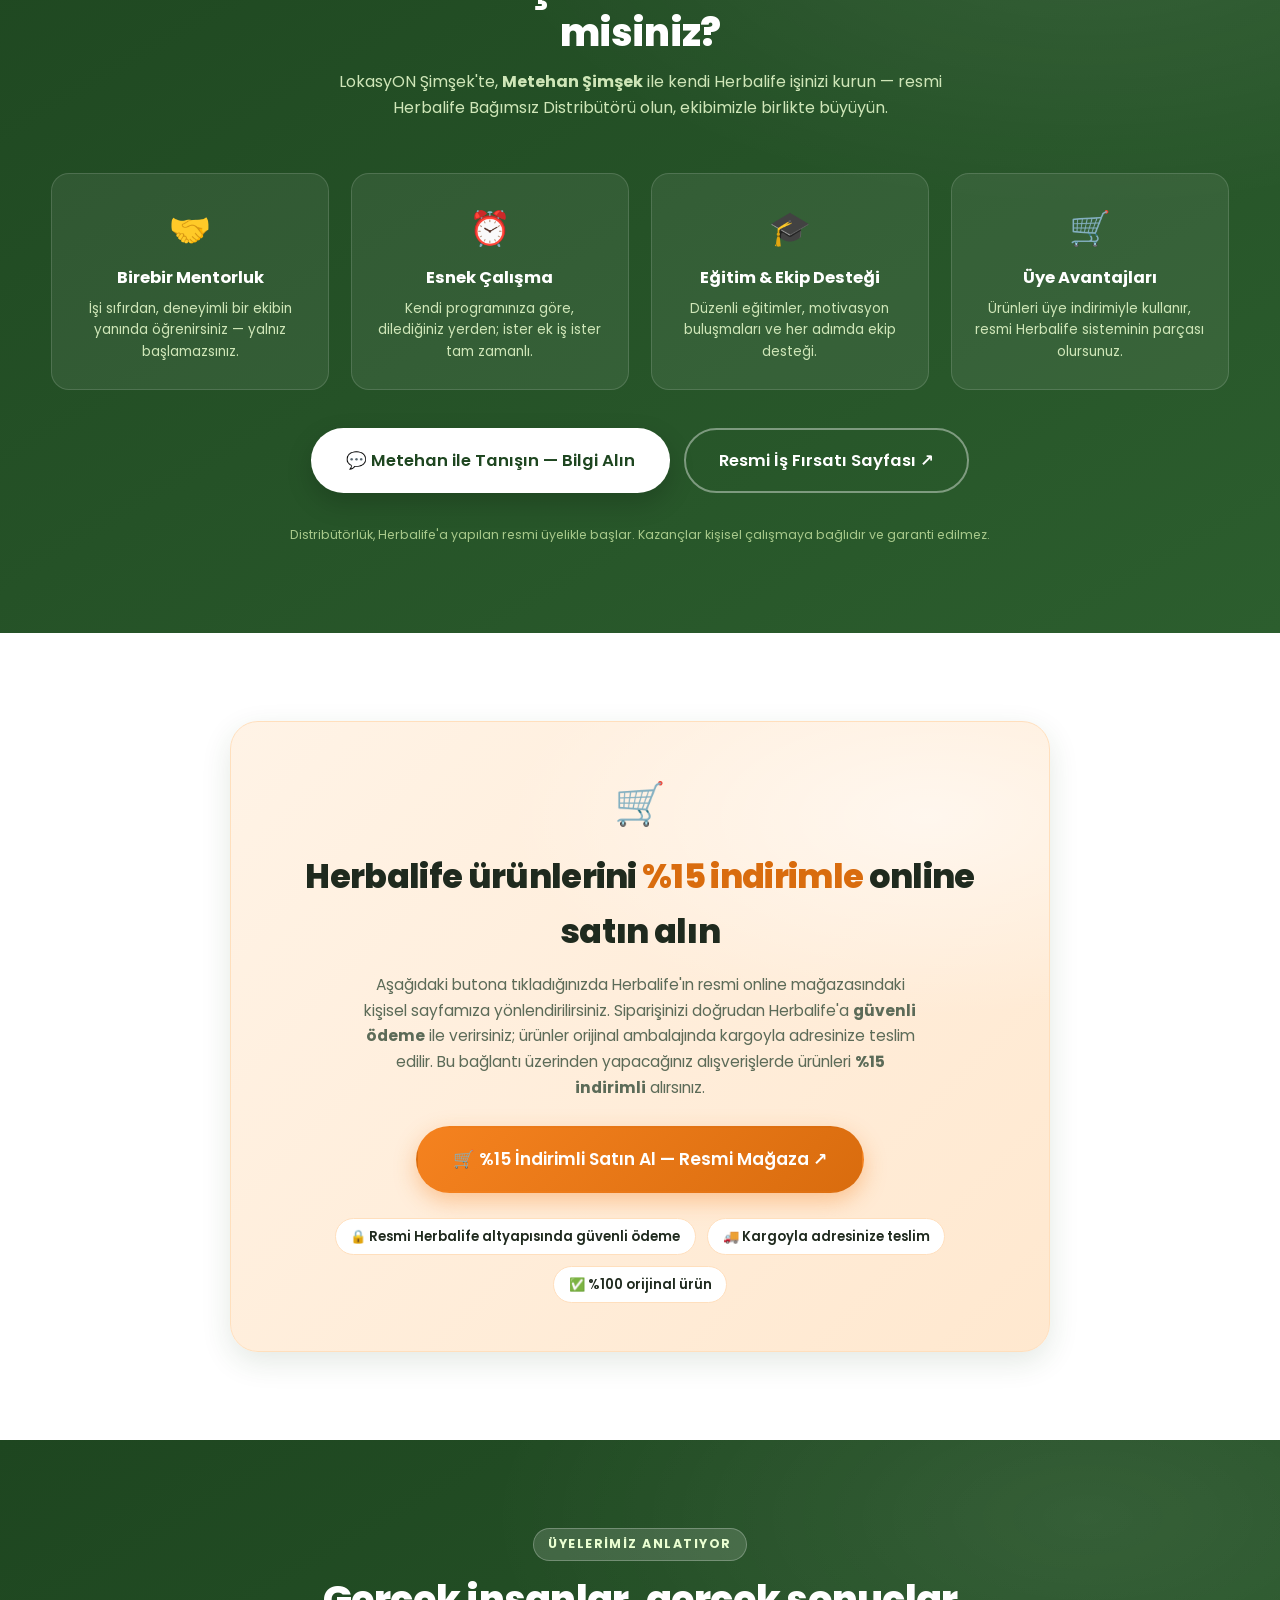
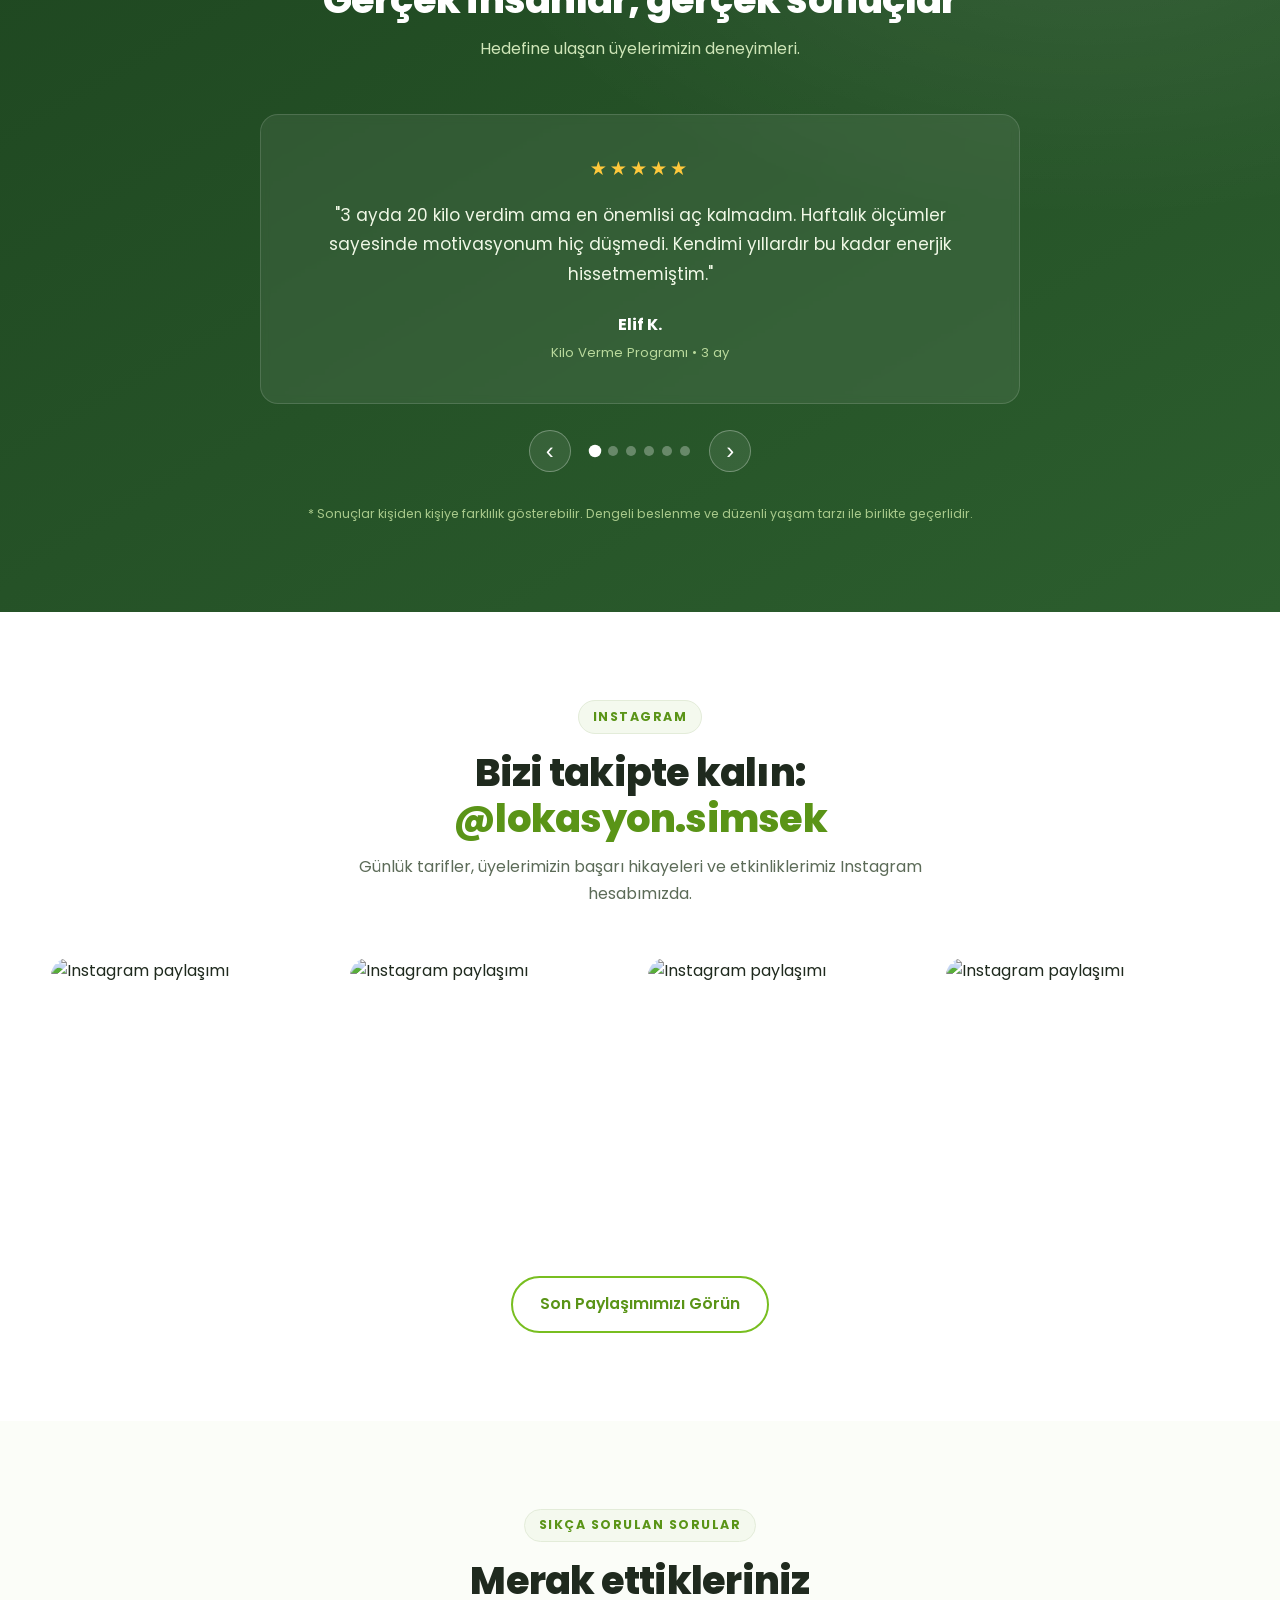
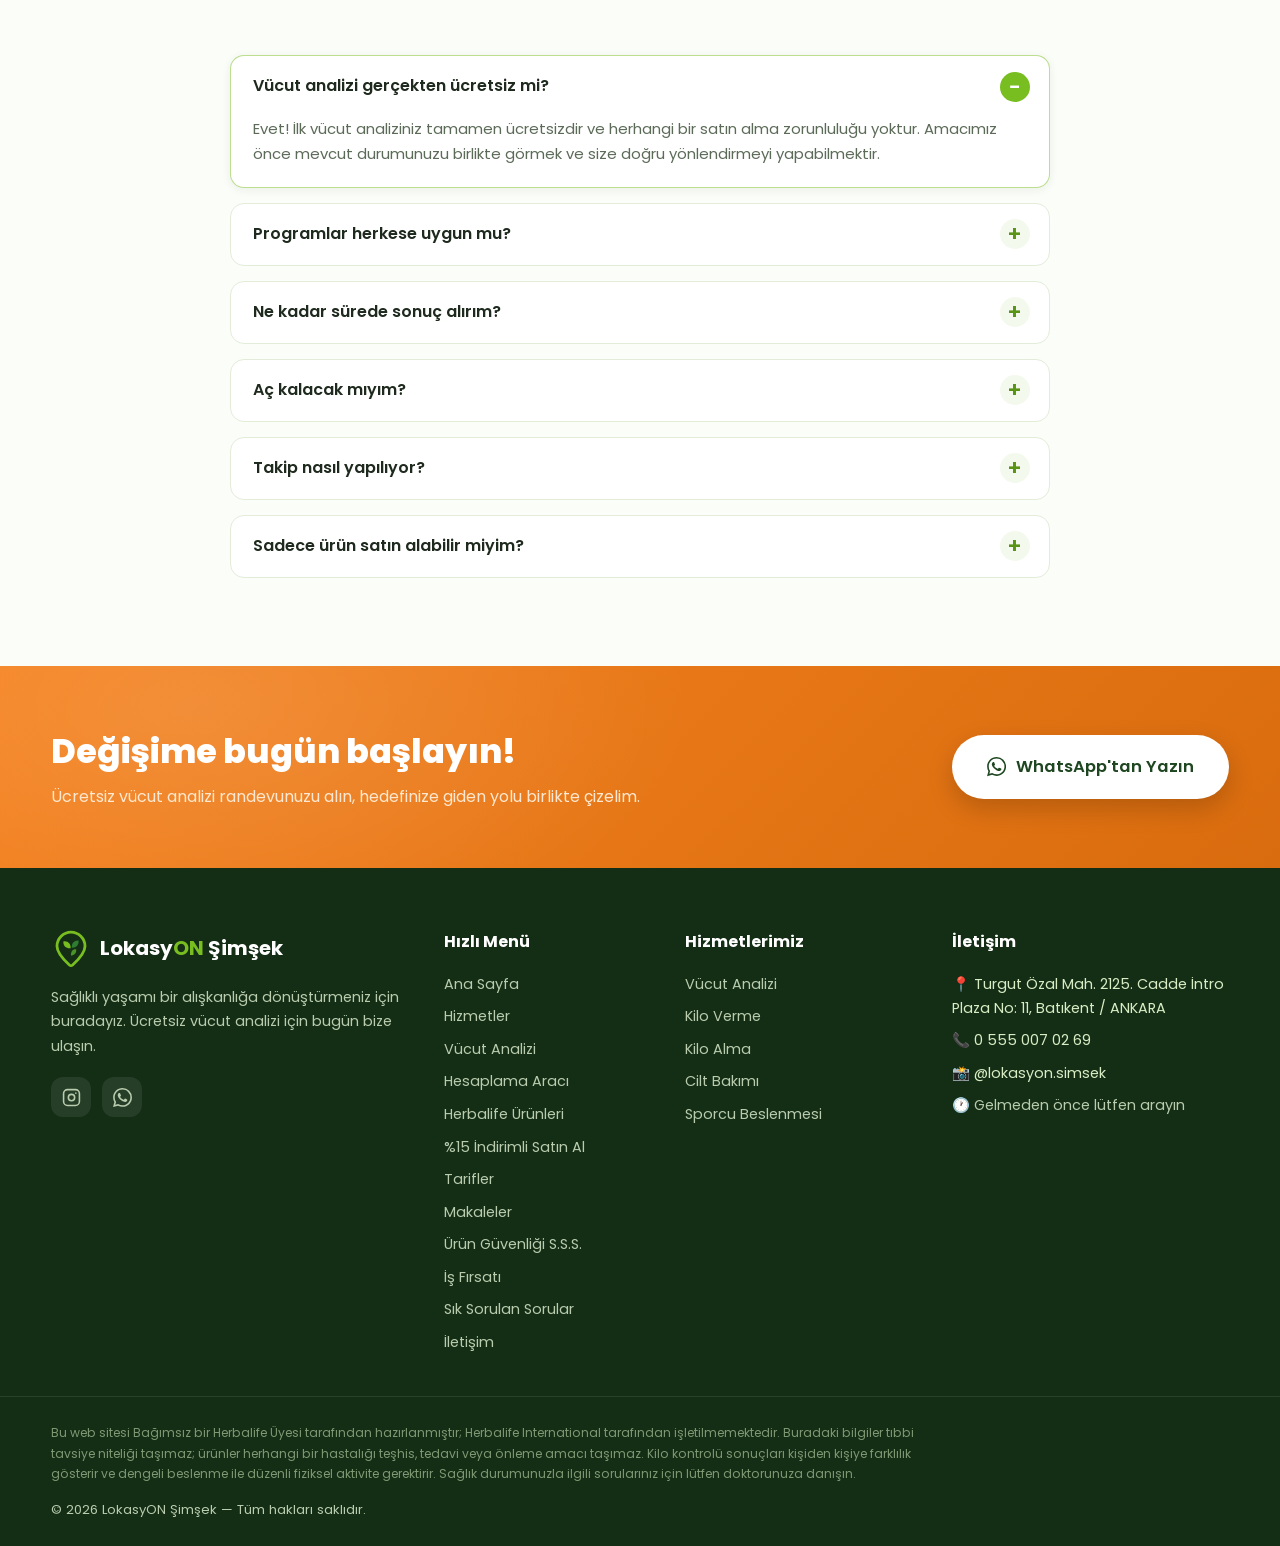
==== commit 1936761d: "Ust menuden Hizmetler ve Hakkimizda linkleri kaldirildi (bolumler sayfada duruyor) Co-Authored-By: C" ====
--- a/index.html
+++ b/index.html
@@ -49,7 +49,6 @@
       </a>
       <nav class="nav-links" id="navLinks" aria-label="Ana menü">
         <a href="#anasayfa" class="active">Ana Sayfa</a>
-        <a href="#hizmetler">Hizmetler</a>
         <a href="hesaplama.html">Hesaplama</a>
         <div class="nav-drop">
           <button class="nav-drop-btn" type="button">Herbalife <span class="drop-ok">▾</span></button>
@@ -62,7 +61,6 @@
           </div>
         </div>
         <a href="#is-firsati">İş Fırsatı</a>
-        <a href="#hakkimizda">Hakkımızda</a>
         <a href="#yorumlar">Yorumlar</a>
         <a href="iletisim.html">İletişim</a>
       </nav>
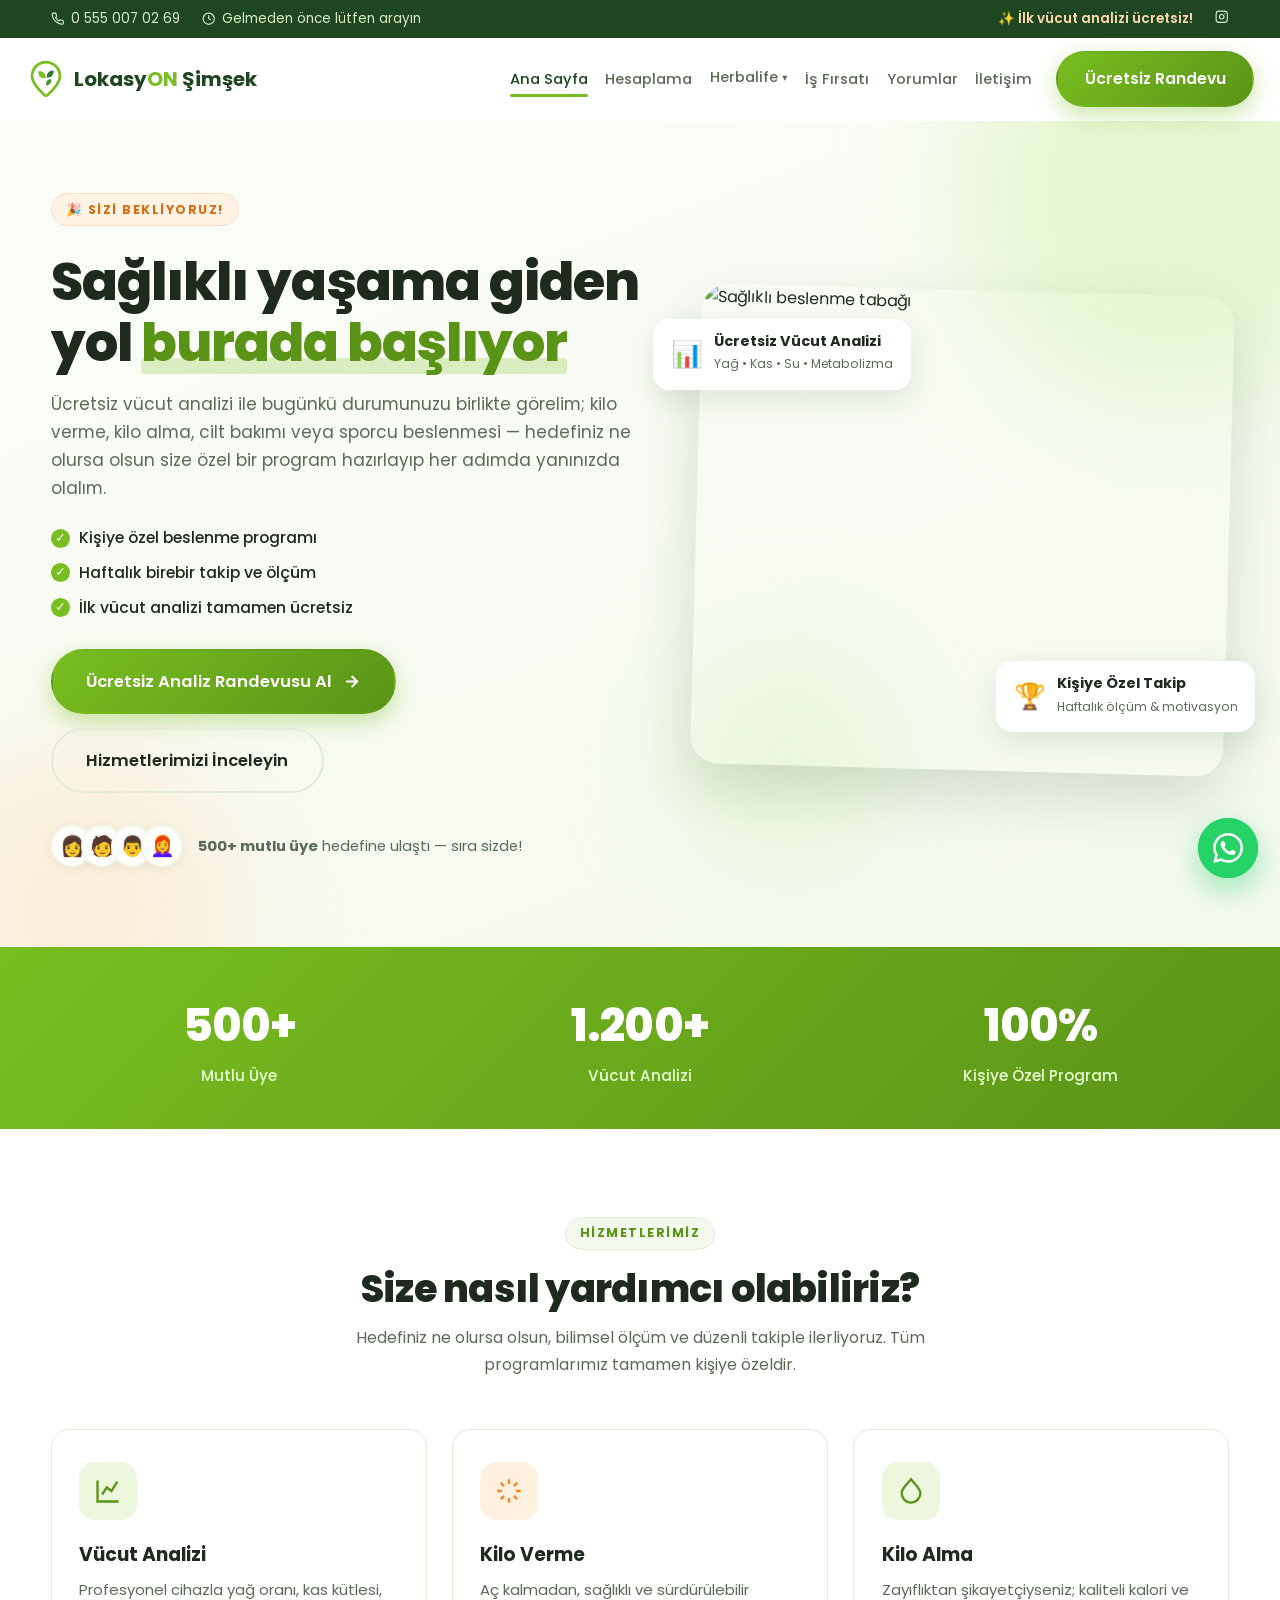
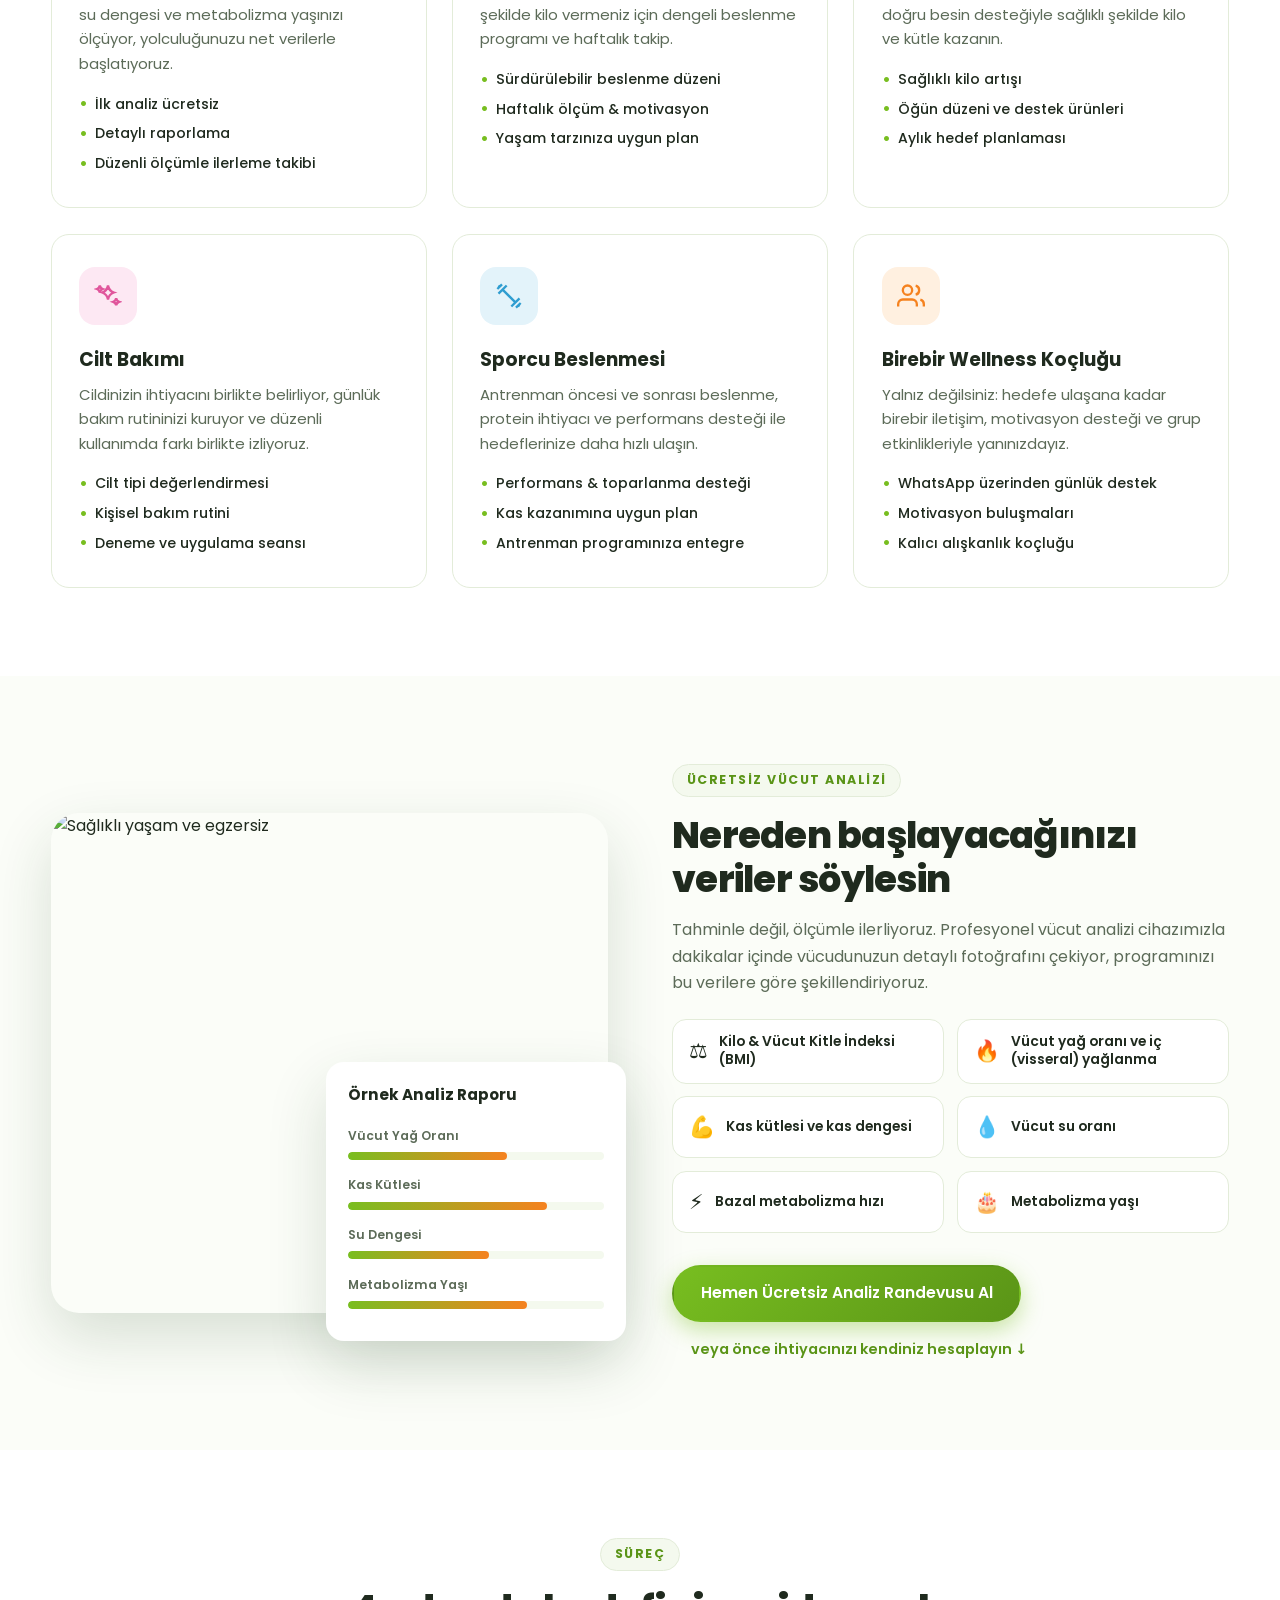
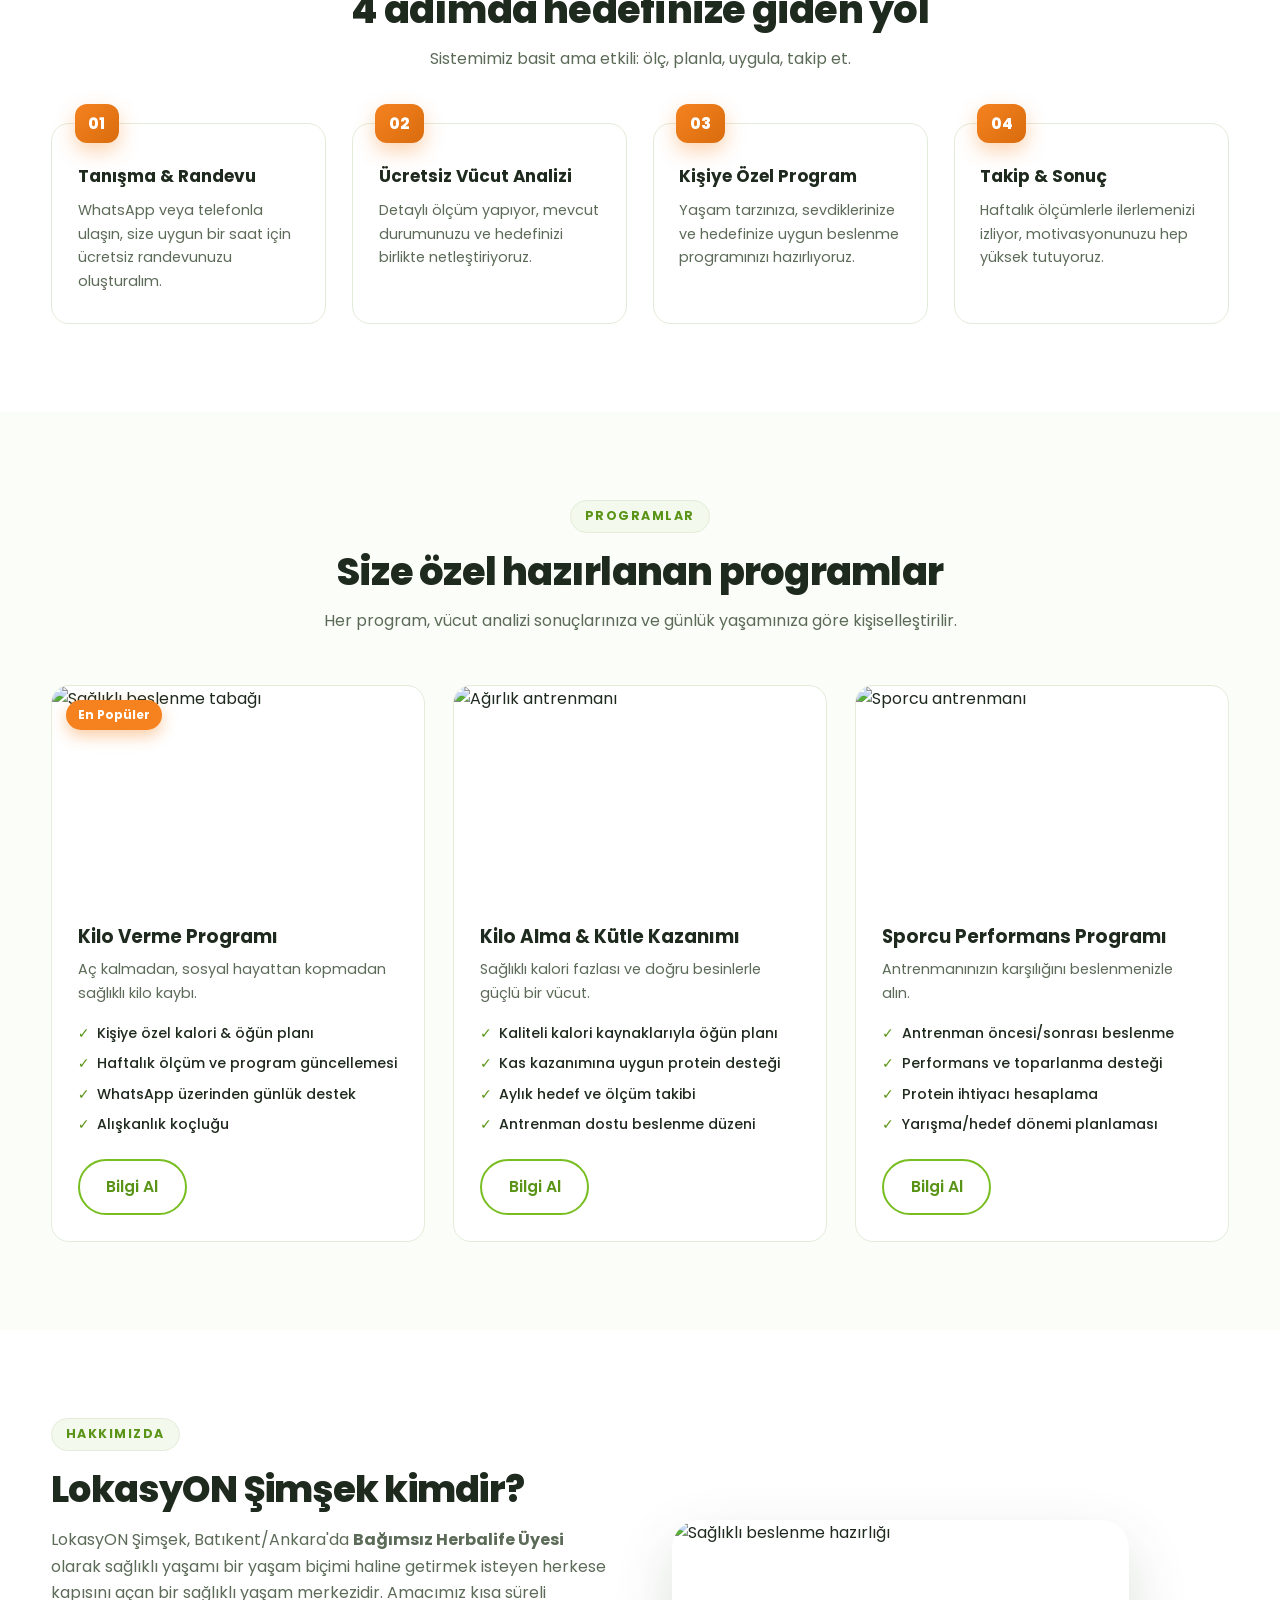
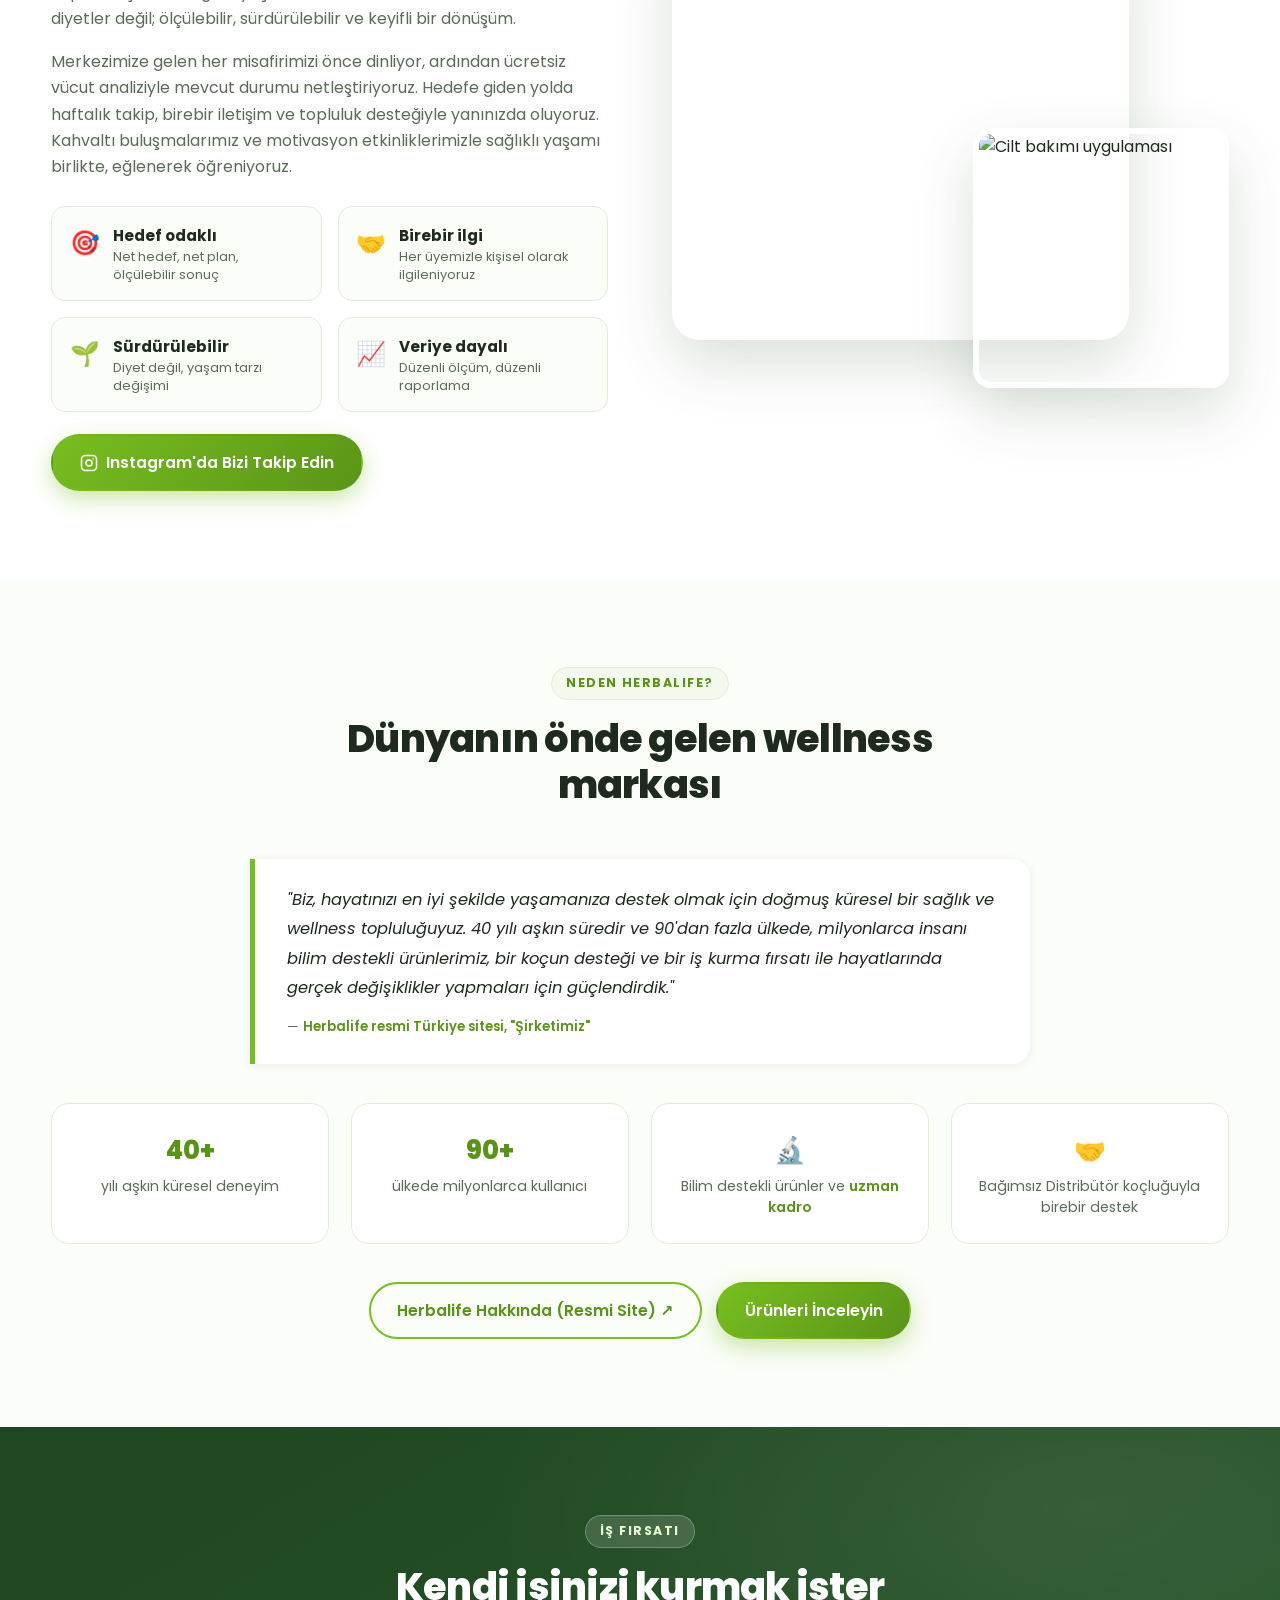
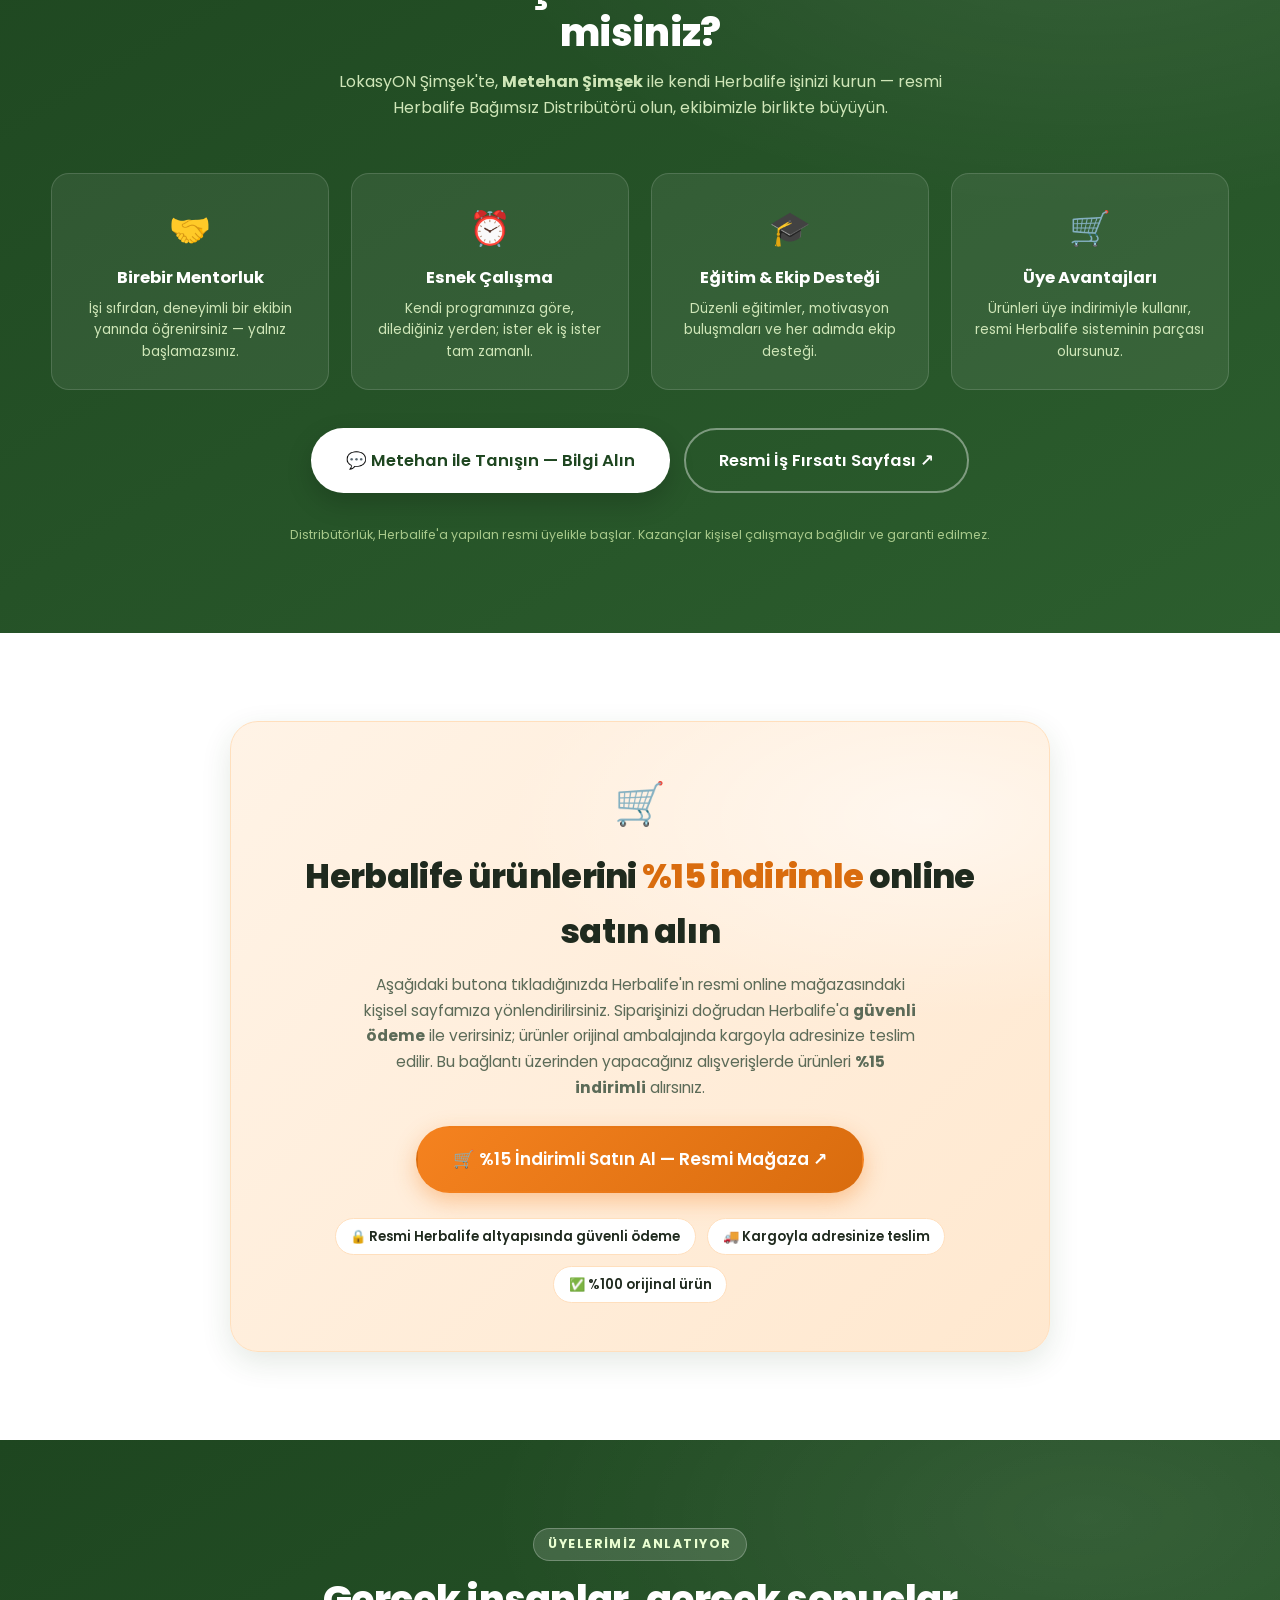
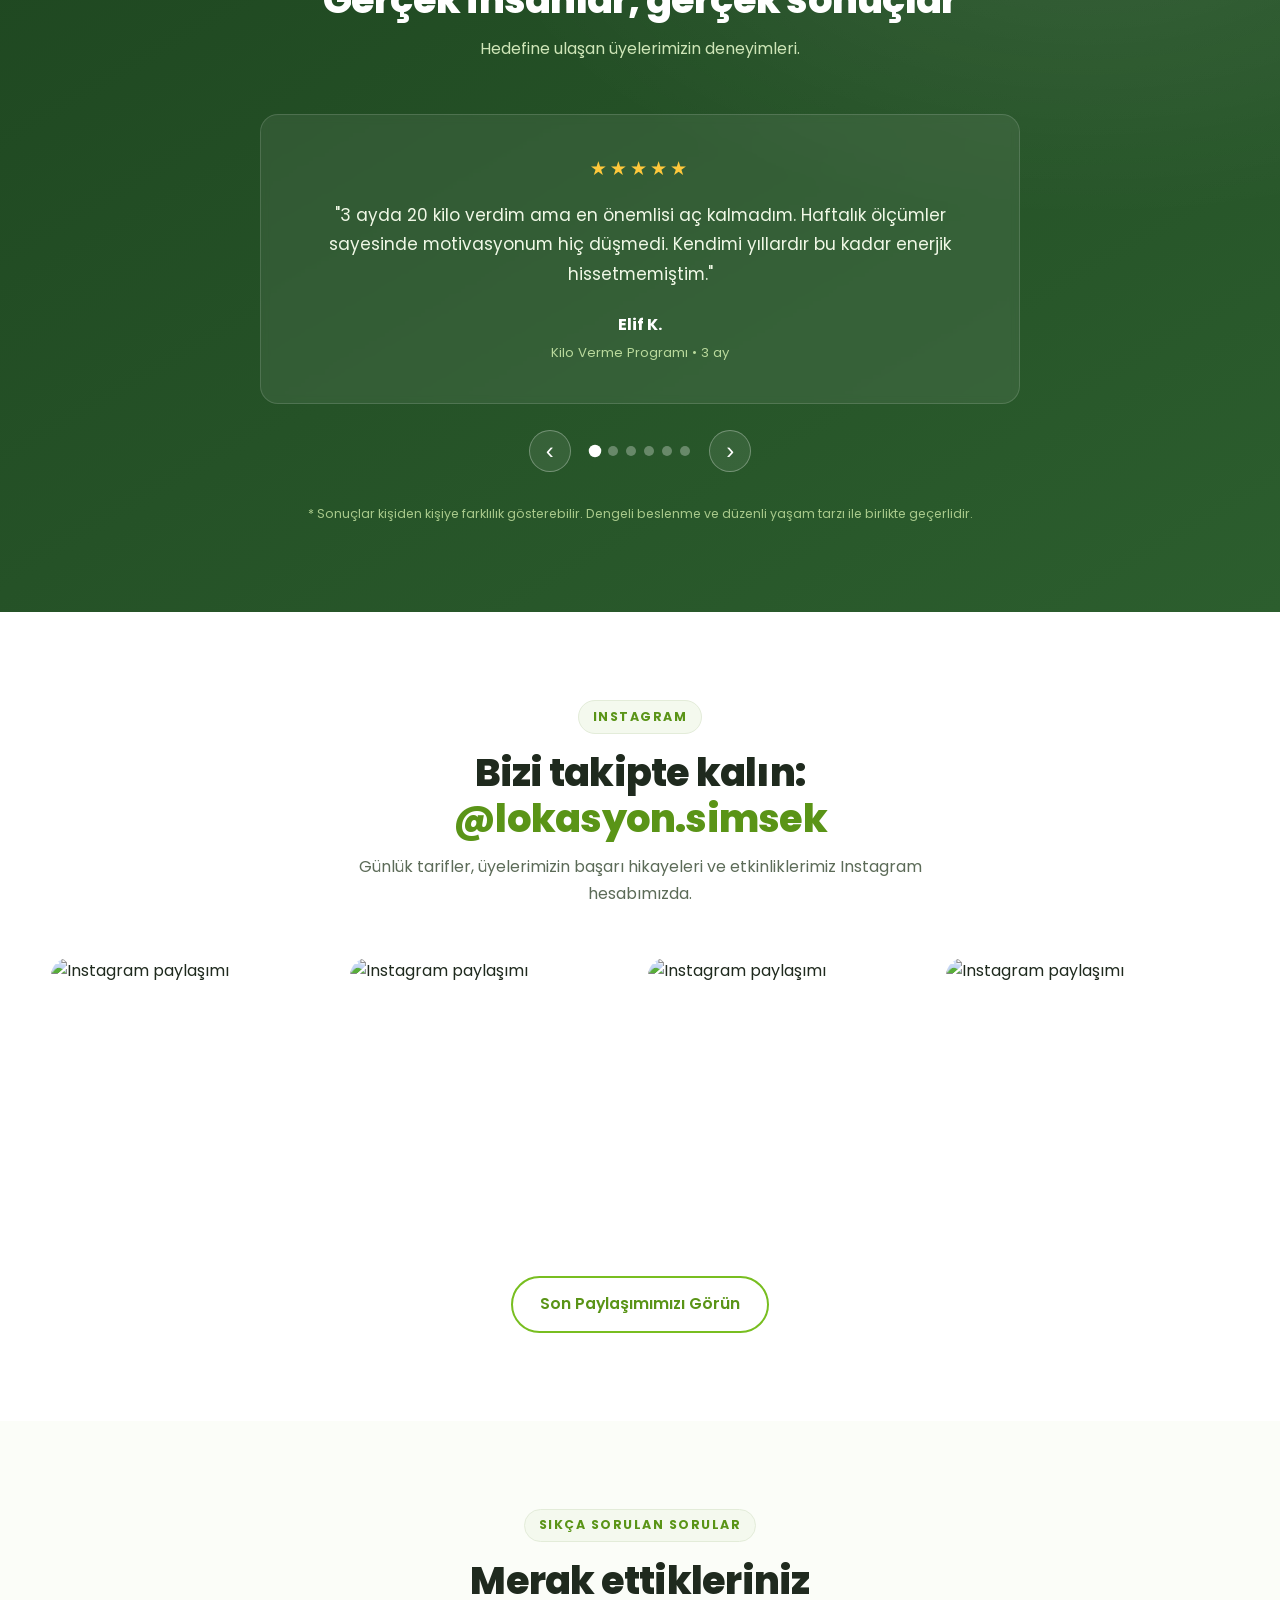
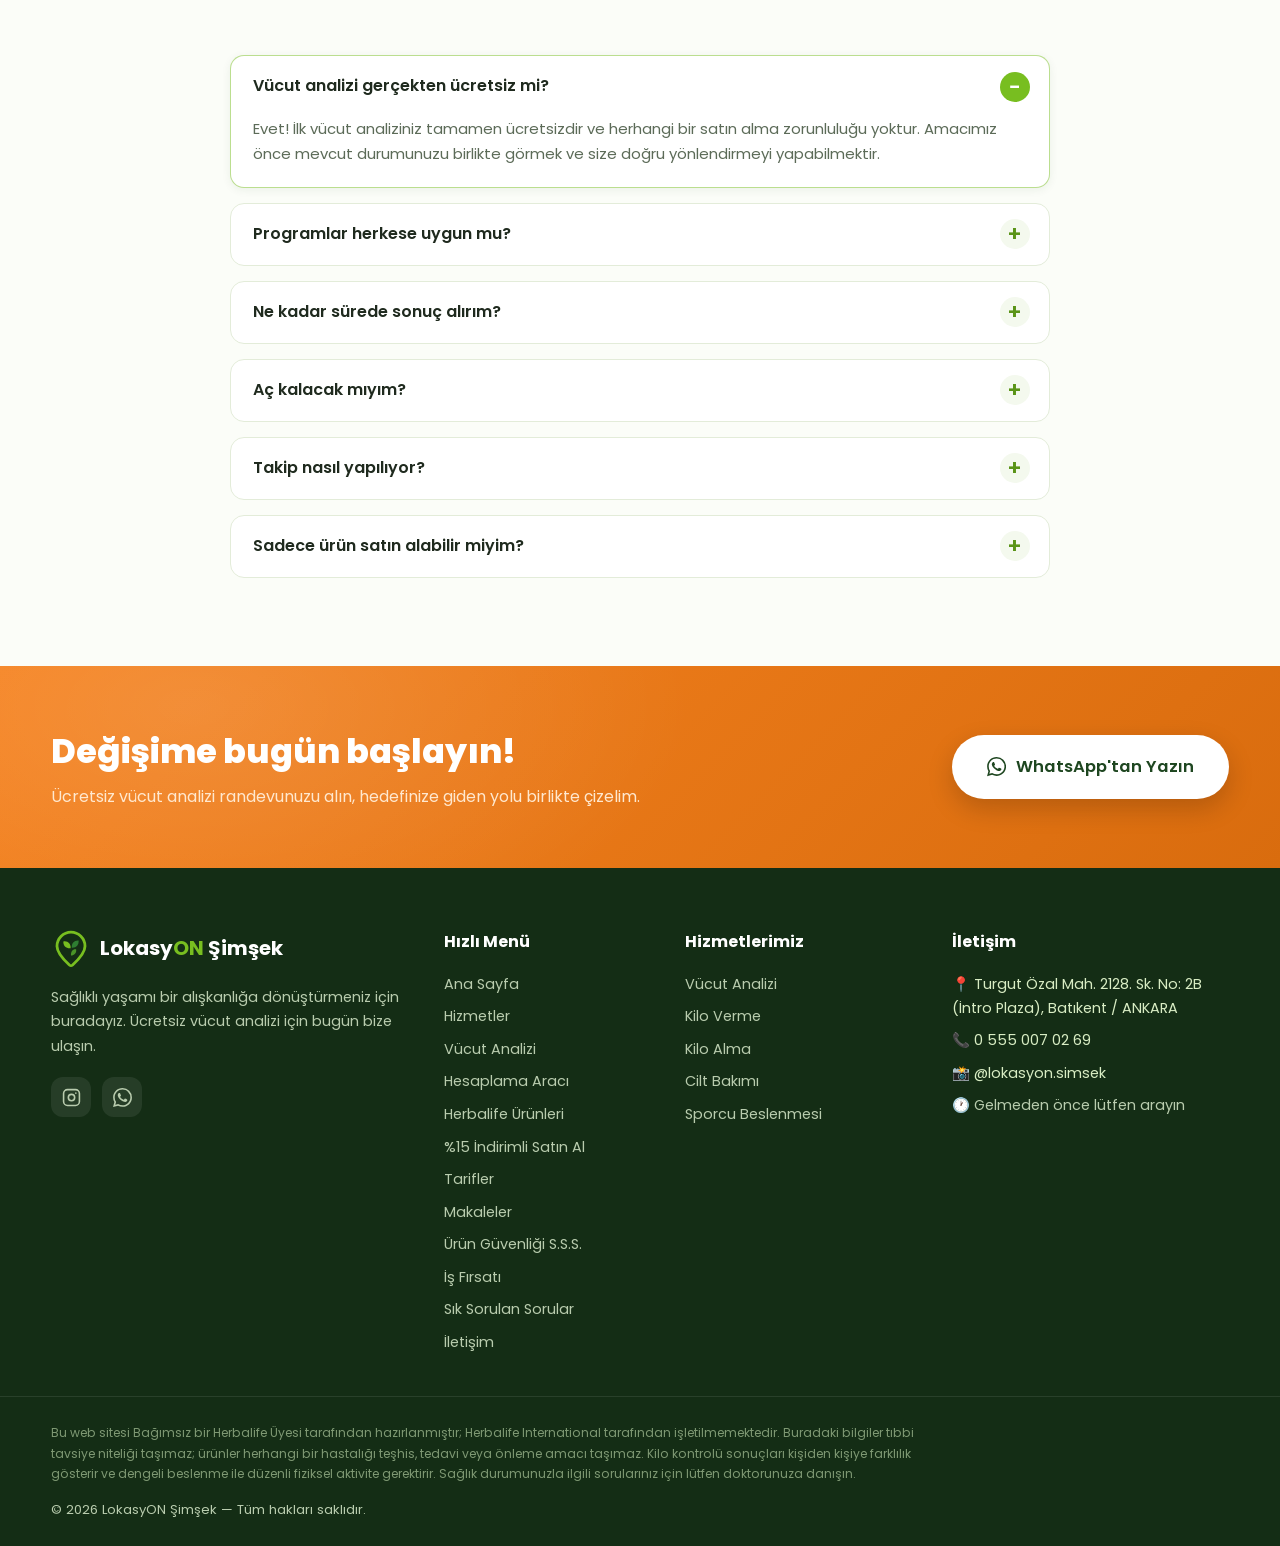
==== commit 6fd99a73: "Adres 2128. Sk. No: 2B olarak duzeltildi (dogru kapi adresi) - iletisim.html adres karti ve meta aci" ====
--- a/index.html
+++ b/index.html
@@ -649,7 +649,7 @@
       <div class="footer-col">
         <h4>İletişim</h4>
         <ul class="footer-contact">
-          <li>📍 <a href="https://maps.app.goo.gl/sHNbhLqa1jsMDpMFA" target="_blank" rel="noopener">Turgut Özal Mah. 2125. Cadde İntro Plaza No: 11, Batıkent / ANKARA</a></li>
+          <li>📍 <a href="https://maps.app.goo.gl/sHNbhLqa1jsMDpMFA" target="_blank" rel="noopener">Turgut Özal Mah. 2128. Sk. No: 2B (İntro Plaza), Batıkent / ANKARA</a></li>
           <li>📞 <a href="tel:+905550070269">0 555 007 02 69</a></li>
           <li>📸 <a href="https://www.instagram.com/lokasyon.simsek/" target="_blank" rel="noopener">@lokasyon.simsek</a></li>
           <li>🕐 Gelmeden önce lütfen arayın</li>
